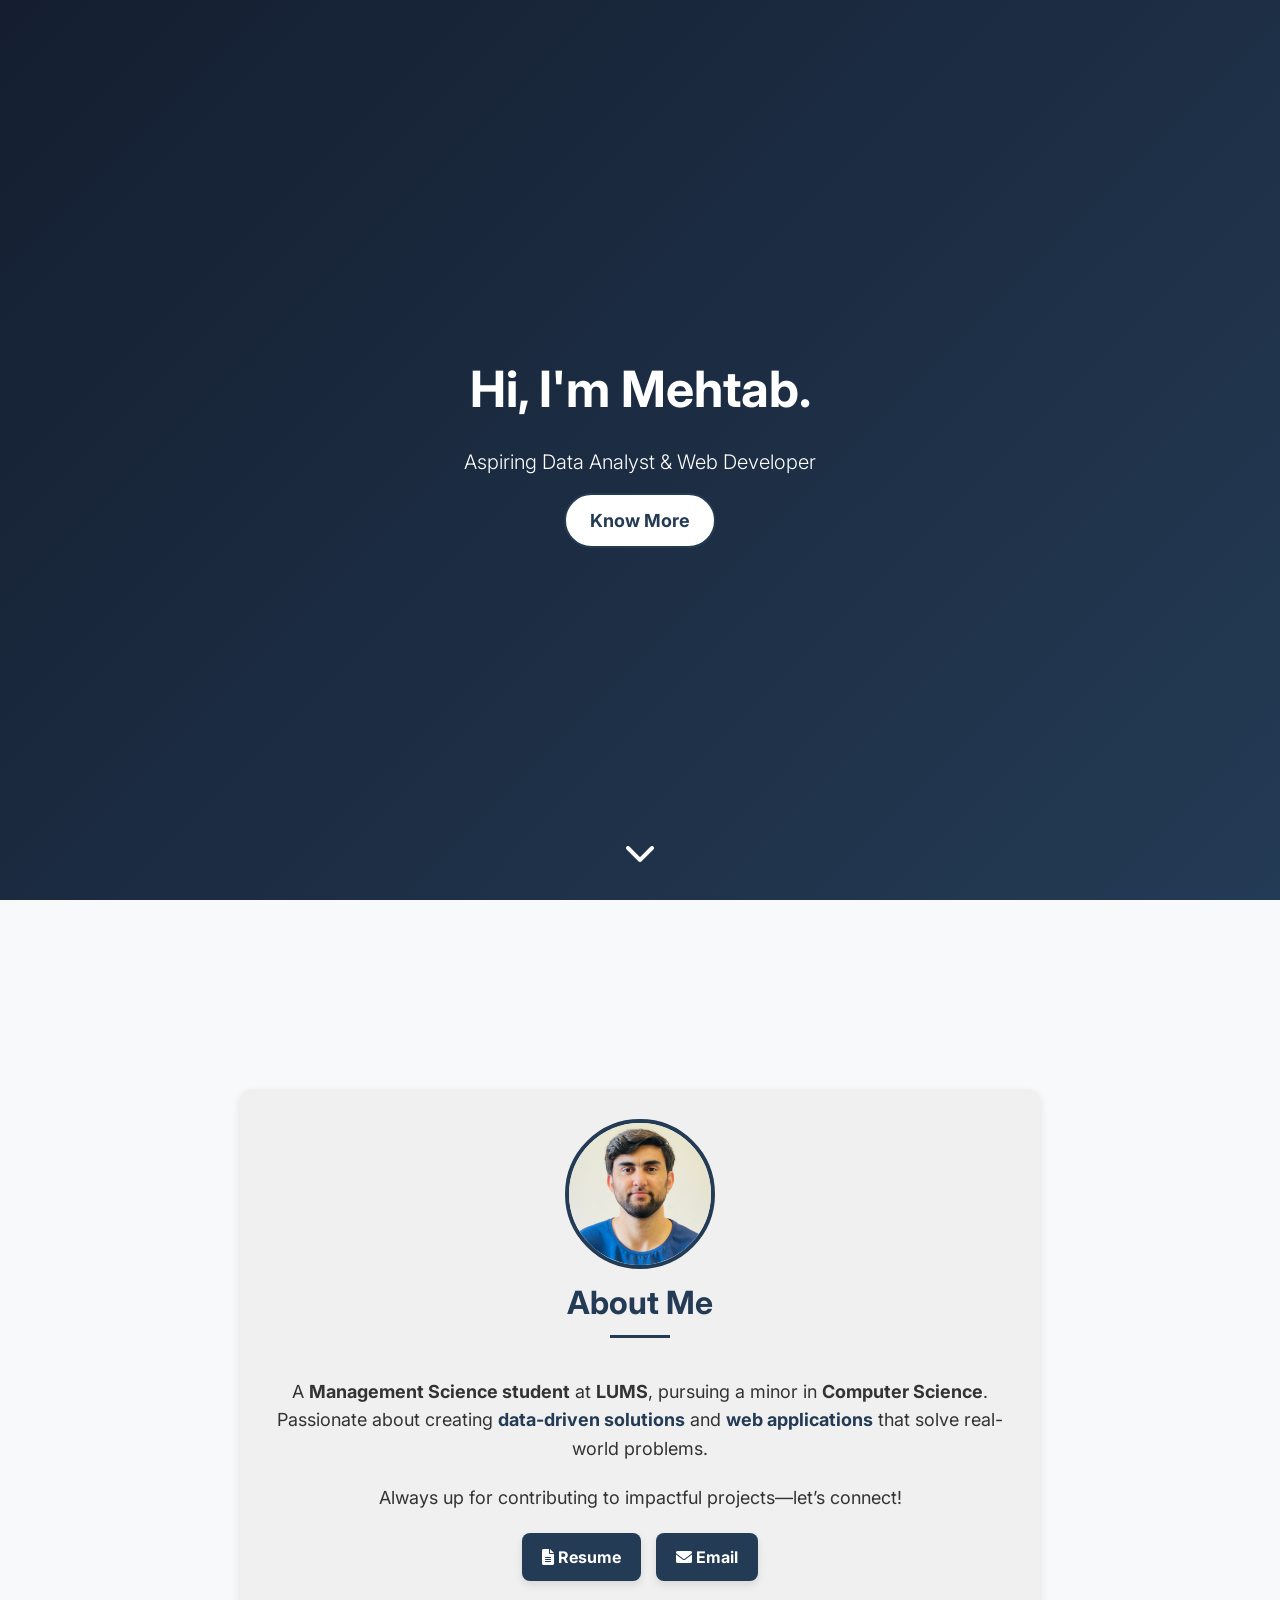
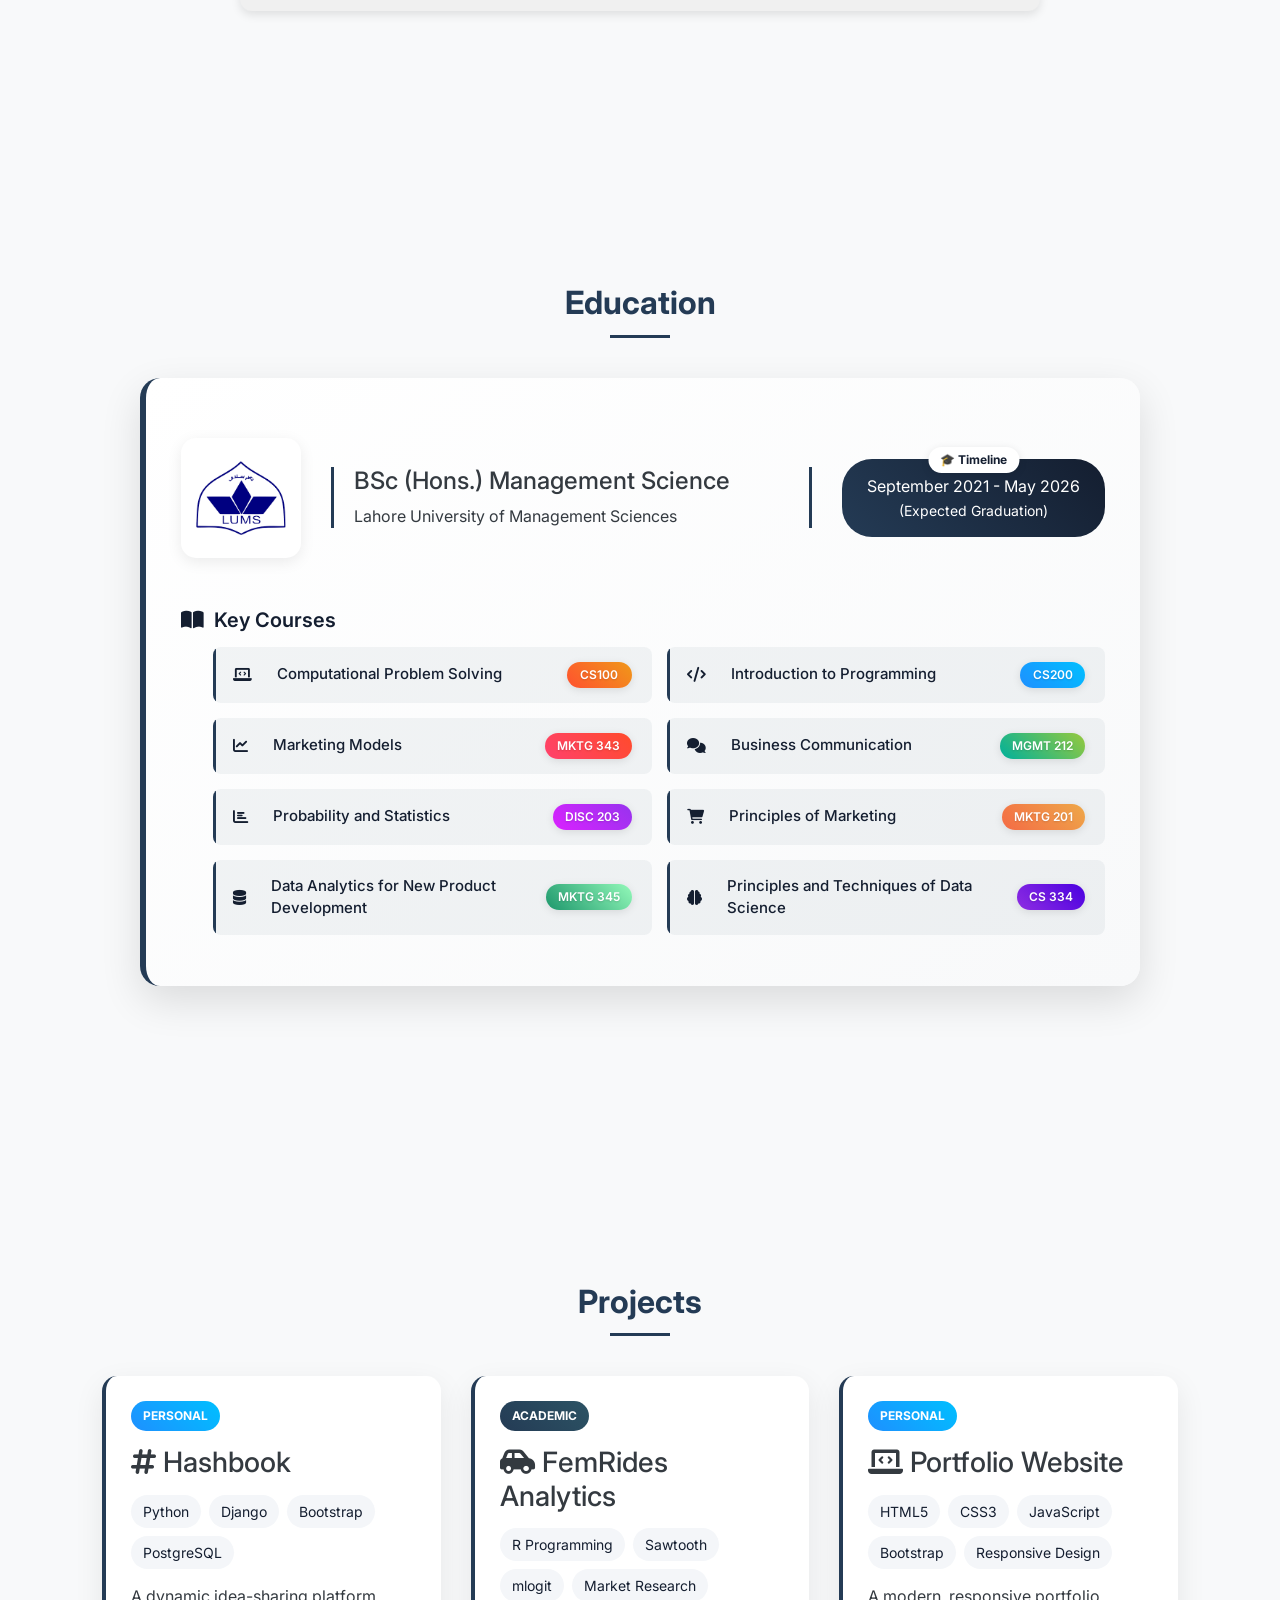
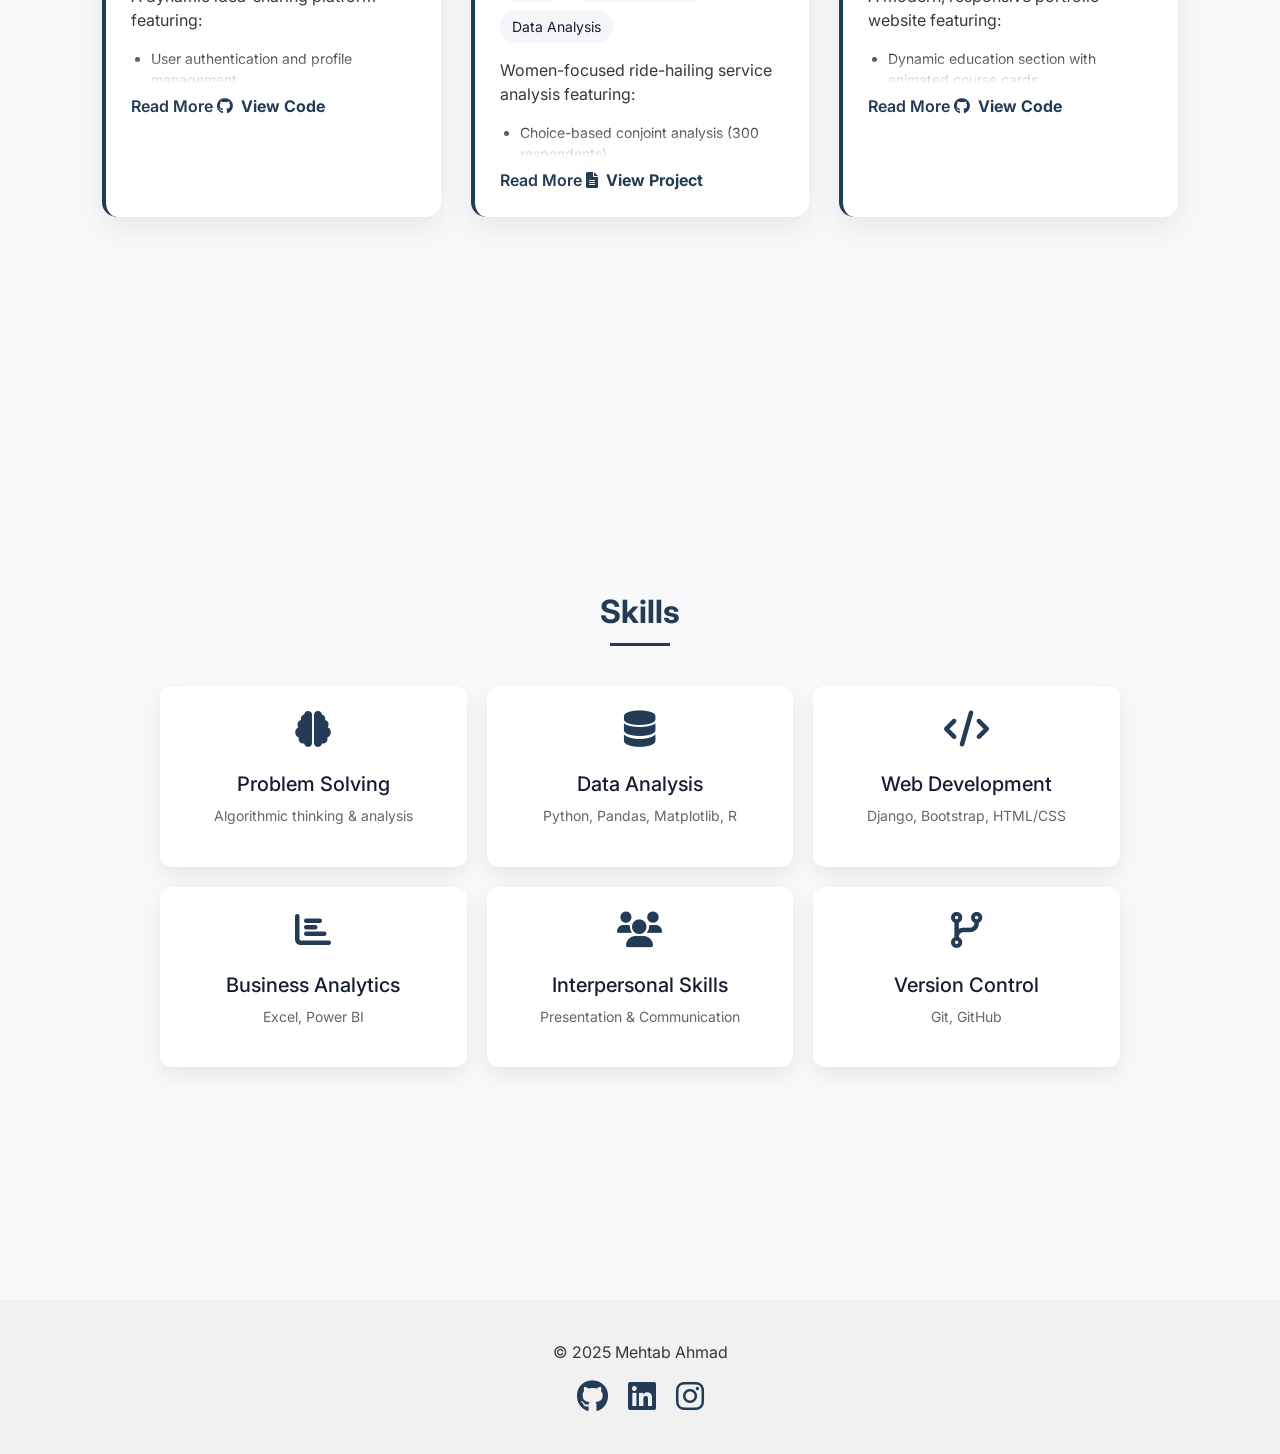
==== index.html @ 0d642ab7 "Add adjusments for better display in Mobile Screens" ====
<!DOCTYPE html>
<html lang="en-US">
<head>
    <meta charset="utf-8">
    <meta name="viewport" content="width=device-width, initial-scale=1.0">
    <title>Mehtab | Data Analyst & Web Developer</title>
    <meta name="description" content="Mehtab Ahmad - Management Science student, Aspiring Data Analyst and Python web developer portfolio. Explore projects and skills in data analysis and web development.">
    
    <!-- Bootstrap & Google Fonts -->
    <link href="https://cdn.jsdelivr.net/npm/bootstrap@5.3.0/dist/css/bootstrap.min.css" rel="stylesheet">
    <link href="https://fonts.googleapis.com/css2?family=Inter:wght@300;400;700&display=swap" rel="stylesheet">
    <link rel="stylesheet" href="https://cdnjs.cloudflare.com/ajax/libs/font-awesome/6.0.0/css/all.min.css">
    
    <style>
        :root {
            --primary-dark: #141E30;
            --primary-medium: #243B55;
            --accent: #1E90FF;
        }

        /* Scroll Progress */
        .scroll-progress {
            position: fixed;
            top: 0;
            left: 0;
            height: 3px;
            background: var(--primary-medium);
            z-index: 9999;
            transition: width 0.3s ease-out;
        }

        body {
            font-family: 'Inter', sans-serif;
            background-color: #f8f9fa;
            color: #343a40;
            scroll-behavior: smooth;
        }

        /* Full Page Sections */
        .section-container {
            min-height: 100vh;
            display: flex;
            align-items: center;
            justify-content: center;
            padding: 80px 20px;
            opacity: 0;
            transform: translateY(20px);
            transition: all 0.6s ease-out;
        }

        .section-container.visible {
            opacity: 1;
            transform: translateY(0);
        }

        /* Hero Section */
        .hero-section {
            height: 100vh;
            text-align: center;
            padding: 20px;
            background: linear-gradient(135deg, var(--primary-dark), var(--primary-medium));
            color: white;
            display: flex;
            flex-direction: column;
            justify-content: center;
            align-items: center;
            animation: fadeInUp 0.8s ease-out;
        }

        .hero-title {
            font-size: 50px;
            font-weight: bold;
            margin-bottom: 20px;
        }

        /* Animations */
        @keyframes fadeInUp {
            from { opacity: 0; transform: translateY(20px); }
            to { opacity: 1; transform: translateY(0); }
        }

        .scroll-down {
            position: absolute;
            bottom: 30px;
            left: 50%;
            transform: translateX(-50%);
            animation: bounce 2s infinite;
            cursor: pointer;
        }

        @keyframes bounce {
            0%, 20%, 50%, 80%, 100% { transform: translateY(0) translateX(-50%); }
            40% { transform: translateY(-20px) translateX(-50%); }
            60% { transform: translateY(-10px) translateX(-50%); }
        }

        /* Buttons */
        .btn-custom {
            padding: 12px 24px;
            border-radius: 30px;
            font-size: 18px;
            font-weight: bold;
            background-color: white;
            color: var(--primary-medium);
            border: 2px solid var(--primary-medium);
            transition: all 0.4s cubic-bezier(0.165, 0.84, 0.44, 1);
            position: relative;
            overflow: hidden;
        }

        .btn-custom::after {
            content: '';
            position: absolute;
            top: 50%;
            left: 50%;
            width: 0;
            height: 0;
            background: rgba(255,255,255,0.1);
            border-radius: 50%;
            transform: translate(-50%, -50%);
            transition: width 0.4s ease, height 0.4s ease;
        }

        .btn-custom:hover::after {
            width: 150px;
            height: 150px;
        }

        .btn-custom:hover {
            background-color: var(--primary-dark);
            color: white;
        }

        /* Section Titles */
        .section-title {
            text-align: center;
            font-size: 32px;
            margin-bottom: 40px;
            font-weight: bold;
            color: var(--primary-medium);
            position: relative;
            padding-bottom: 15px;
        }

        .section-title::after {
            content: '';
            position: absolute;
            bottom: 0;
            left: 50%;
            transform: translateX(-50%);
            width: 60px;
            height: 3px;
            background: var(--primary-medium);
            animation: lineExpand 0.8s ease-out forwards;
        }

        @keyframes lineExpand {
            from { width: 0; }
            to { width: 60px; }
        }

        /* About Section */
        .about-card {
            background: #f0f0f0;
            padding: 30px;
            border-radius: 12px;
            text-align: center;
            box-shadow: 0px 4px 10px rgba(0, 0, 0, 0.1);
            max-width: 800px;
            margin: 0 auto;
            transition: transform 0.3s ease;
        }

        .about-card:hover {
            transform: translateY(-5px);
        }

        .about-photo {
            width: 150px;
            height: 150px;
            border-radius: 50%;
            object-fit: cover;
            border: 4px solid var(--primary-medium);
            margin-bottom: 15px;
        }

        .about-text {
            font-size: 18px;
            color: #333;
            line-height: 1.6;
            margin-bottom: 20px;
        }

        .highlight {
            color: var(--primary-medium);
            font-weight: bold;
        }

        .about-buttons {
            margin-top: 20px;
            display: flex;
            justify-content: center;
            gap: 15px;
            flex-wrap: wrap;
        }

        .btn-about {
            padding: 12px 20px;
            font-size: 16px;
            font-weight: bold;
            text-decoration: none;
            border-radius: 8px;
            transition: 0.3s;
            box-shadow: 0px 4px 8px rgba(0, 0, 0, 0.1);
            background: var(--primary-medium);
            color: white;
        }

        .btn-about:hover {
            background: var(--primary-dark);
            transform: translateY(-2px);
        }

        /* Education Section */
        .edu-card {
            background: linear-gradient(145deg, #ffffff, #f8f9fa);
            padding: 35px;
            border-radius: 20px;
            box-shadow: 0 15px 40px rgba(0,0,0,0.12);
            margin: 30px auto;
            max-width: 1000px;
            position: relative;
            overflow: hidden;
            border-left: 6px solid var(--primary-medium);
            transition: transform 0.3s ease;
        }

        .edu-card:hover {
            transform: translateY(-10px);
            box-shadow: 0 25px 50px rgba(0,0,0,0.15);
        }

        .edu-header {
            display: grid;
            grid-template-columns: auto 1fr auto;
            gap: 30px;
            align-items: center;
            padding: 25px 0;
        }

        .lums-logo-container {
            width: 120px;
            height: 120px;
            display: flex;
            align-items: center;
            justify-content: center;
            background: white;
            border-radius: 15px;
            padding: 15px;
            box-shadow: 0 4px 15px rgba(0,0,0,0.08);
        }

        .lums-logo {
            max-width: 100%;
            height: auto;
        }

        .degree-info {
            padding: 0 20px;
            border-left: 3px solid var(--primary-medium);
            border-right: 3px solid var(--primary-medium);
        }

        .edu-timeline {
            background: linear-gradient(45deg, var(--primary-medium), var(--primary-dark));
            color: white;
            padding: 15px 25px;
            border-radius: 30px;
            text-align: center;
            position: relative;
        }

        .edu-timeline::before {
            content: '🎓 Timeline';
            position: absolute;
            top: -12px;
            left: 50%;
            transform: translateX(-50%);
            background: white;
            color: var(--primary-dark);
            padding: 4px 12px;
            border-radius: 20px;
            font-size: 12px;
            font-weight: bold;
            box-shadow: 0 2px 8px rgba(0,0,0,0.1);
        }

        .edu-subtitle {
            font-size: 20px;
            font-weight: 600;
            color: var(--primary-dark);
            margin: 25px 0 15px;
            display: flex;
            align-items: center;
            gap: 10px;
        }

        .edu-courses {
            display: grid;
            grid-template-columns: repeat(auto-fit, minmax(300px, 1fr));
            gap: 15px;
        }

        .edu-courses li {
            background: rgba(36, 59, 85, 0.05);
            padding: 15px 20px;
            border-radius: 8px;
            font-size: 15px;
            font-weight: 500;
            color: var(--primary-dark);
            transition: all 0.3s ease;
            display: flex;
            justify-content: space-between;
            align-items: center;
            gap: 10px;
            position: relative;
            overflow: hidden;
        }

        .edu-courses li:before {
            content: '';
            position: absolute;
            left: 0;
            top: 0;
            height: 100%;
            width: 3px;
            background: var(--primary-medium);
            transition: width 0.3s ease;
        }

        .edu-courses li:hover {
            background: rgba(36, 59, 85, 0.1);
            transform: translateX(8px);
        }

        .edu-courses li:hover:before {
            width: 6px;
        }

        .course-name {
            flex: 1;
            margin: 0 15px;
        }

        .course-code {
            padding: 4px 12px;
            border-radius: 15px;
            font-size: 12px;
            font-weight: 600;
            color: white;
            text-shadow: 0 1px 2px rgba(0,0,0,0.15);
            box-shadow: 0 2px 8px rgba(0,0,0,0.1);
            min-width: 65px;
            text-align: center;
        }

        /* Projects Section */
        .projects-section {
            padding: 60px 0;
        }

        .projects-grid {
            display: grid;
            gap: 30px;
            max-width: 1200px;
            margin: 0 auto;
            padding: 0 20px;
        }

        .project-card {
            background: white;
            border-radius: 15px;
            padding: 25px;
            box-shadow: 0 10px 30px rgba(0,0,0,0.08);
            transition: all 0.3s ease;
            border-left: 4px solid var(--primary-medium);
        }

        .project-card:hover {
            transform: translateY(-10px);
            box-shadow: 0 15px 40px rgba(0,0,0,0.15);
        }

        .project-tag {
            display: inline-block;
            padding: 6px 12px;
            border-radius: 20px;
            font-size: 12px;
            font-weight: bold;
            text-transform: uppercase;
            margin-bottom: 15px;
        }

        .academic-tag {
            background: linear-gradient(45deg, var(--primary-medium), #2c5364);
            color: white;
        }

        .personal-tag {
            background: linear-gradient(45deg, #1E90FF, #00BFFF);
            color: white;
        }

        .project-tech {
            display: flex;
            flex-wrap: wrap;
            gap: 8px;
            margin: 15px 0;
        }

        .tech-item {
            background: #f4f6f9;
            padding: 6px 12px;
            border-radius: 20px;
            font-size: 14px;
            color: var(--primary-dark);
        }

        .project-link {
            color: var(--primary-medium);
            text-decoration: none;
            font-weight: bold;
            display: inline-flex;
            align-items: center;
            gap: 8px;
            transition: 0.3s;
        }

        .project-link:hover {
            color: var(--primary-dark);
        }

        .project-description {
            position: relative;
            max-height: 100px;
            overflow: hidden;
            transition: max-height 0.3s ease;
        }

        .project-description::after {
            content: '';
            position: absolute;
            bottom: 0;
            left: 0;
            right: 0;
            height: 30px;
            background: linear-gradient(to bottom, rgba(255,255,255,0), rgba(255,255,255,1));
        }

        .project-card.expanded .project-description {
            max-height: 500px;
        }

        .project-card.expanded .project-description::after {
            display: none;
        }

        .read-more {
            color: var(--primary-medium);
            cursor: pointer;
            font-weight: 600;
            display: inline-block;
            margin-top: 10px;
        }

        .read-more:hover {
            color: var(--primary-dark);
        }

        .project-features {
            padding-left: 20px;
            margin: 10px 0;
        }

        .project-features li {
            margin-bottom: 6px;
            font-size: 14px;
        }

        /* Skills Section */
        .skills-grid {
            display: grid;
            gap: 20px;
            max-width: 1000px;
            margin: 40px auto;
            padding: 0 20px;
        }

        .skill-card {
            background: white;
            padding: 25px;
            border-radius: 12px;
            box-shadow: 0 8px 20px rgba(0,0,0,0.08);
            transition: all 0.4s cubic-bezier(0.175, 0.885, 0.32, 1.275);
            position: relative;
            overflow: hidden;
            text-align: center;
        }

        .skill-card:hover {
            transform: translateY(-10px);
            box-shadow: 0 15px 35px rgba(0,0,0,0.12);
        }

        .skill-card i {
            font-size: 36px;
            margin-bottom: 15px;
            color: var(--primary-medium);
            transition: color 0.3s ease;
        }

        .skill-card h4 {
            color: var(--primary-dark);
            margin: 10px 0;
            font-size: 20px;
        }

        .skill-card p {
            color: #666;
            font-size: 14px;
            line-height: 1.4;
        }

        /* Footer */
        .footer {
            text-align: center;
            padding: 40px;
            background-color: #f1f1f1;
        }

        .footer a {
            color: var(--primary-medium);
            transition: color 0.3s ease;
            text-decoration: none !important;
        }

        .footer a:hover {
            color: var(--primary-dark);
        }

        /* Responsive Design */
        @media (min-width: 992px) {
            .skills-grid,
            .projects-grid {
                grid-template-columns: repeat(3, 1fr);
            }
        }

        @media (max-width: 991px) and (min-width: 768px) {
            .skills-grid,
            .projects-grid {
                grid-template-columns: repeat(2, 1fr);
            }
        }

        @media (max-width: 767px) {
            .skills-grid,
            .projects-grid {
                grid-template-columns: 1fr;
            }
            
            .hero-title {
                font-size: 40px;
            }
            
            .section-title {
                font-size: 28px;
            }
            
            .edu-header {
                grid-template-columns: 1fr;
                text-align: center;
            }
            
            .lums-logo-container {
                margin: 0 auto;
            }
            
            .degree-info {
                border: none;
                padding: 20px 0;
            }
            
            .edu-timeline {
                margin-top: 20px;
            }
        }
    
        /* Mobile Optimization Additions */
        @media (max-width: 767px) {
            /* Education Section Adjustments */
            .edu-card {
                padding: 20px;
                margin: 15px auto;
            }

            .edu-header {
                gap: 15px;
                padding: 15px 0;
            }

            .lums-logo-container {
                width: 90px;
                height: 90px;
                padding: 10px;
            }

            .edu-timeline {
                padding: 10px 15px;
                font-size: 14px;
            }

            .edu-timeline::before {
                font-size: 10px;
                padding: 2px 8px;
            }

            .edu-courses {
                grid-template-columns: 1fr;
            }

            .edu-courses li {
                padding: 12px 15px;
                font-size: 14px;
                flex-direction: column;
                align-items: flex-start;
            }

            .course-code {
                margin-top: 8px;
                font-size: 11px;
                padding: 3px 8px;
            }

            /* Project Cards Adjustments */
            .project-card {
                padding: 20px;
            }

            .project-features li {
                font-size: 13px;
            }

            .project-tech {
                gap: 6px;
            }

            .tech-item {
                padding: 4px 10px;
                font-size: 13px;
            }

            /* General Section Padding */
            .section-container {
                padding: 60px 15px;
            }

            /* About Section */
            .about-photo {
                width: 120px;
                height: 120px;
            }

            .about-text {
                font-size: 16px;
            }

            /* Skills Section */
            .skill-card {
                padding: 20px;
            }

            .skill-card h4 {
                font-size: 18px;
            }
        }

        /* Additional Mobile Fixes */
        @media (max-width: 575px) {
            .edu-courses li {
                font-size: 13px;
            }

            .project-card h3 {
                font-size: 1.25rem;
            }

            .btn-about {
                width: 100%;
                text-align: center;
            }

            .about-buttons {
                gap: 10px;
                width: 100%;
            }
        }

        /* Prevent Horizontal Overflow */
        .edu-courses,
        .project-features {
            overflow-wrap: break-word;
            word-wrap: break-word;
        }

    </style>
</head>
<body>
    <div class="scroll-progress"></div>

    <!-- Hero Section -->
    <section class="hero-section">
        <p class="hero-title">Hi, I'm Mehtab.</p>
        <p class="lead">Aspiring Data Analyst & Web Developer</p>
        <a class="btn btn-custom" href="#about-me">Know More</a>
        <div class="scroll-down" onclick="smoothScroll('#about-me')">
            <i class="fas fa-chevron-down fa-2x text-white"></i>
        </div>
    </section>

    <!-- About Section -->
    <div class="section-container" id="about-me">
        <div class="container">
            <div class="about-card">
                <img src="profile_image.jpg" alt="Mehtab Ahmad" class="about-photo">
                <h2 class="section-title">About Me</h2>
                <p class="about-text">
                    A <strong>Management Science student</strong> at <strong>LUMS</strong>, pursuing a minor in <strong>Computer Science</strong>. Passionate about creating <span class="highlight">data-driven solutions</span> and <span class="highlight">web applications</span> that solve real-world problems.
                </p>
                <p class="about-text">
                    Always up for contributing to impactful projects—let’s connect!
                </p>
                <div class="about-buttons">
                    <a href="https://drive.google.com/file/d/10ZuUUtB2A49Ghk9YHQiaur56YnPDoUmm/view" 
                       class="btn-about" 
                       target="_blank">
                        <i class="fas fa-file-alt"></i> Resume
                    </a>
                    <a href="mailto:itsmehtabahmad@gmail.com" 
                       class="btn-about">
                        <i class="fas fa-envelope"></i> Email
                    </a>
                </div>
            </div>
        </div>
    </div>

    <!-- Education Section -->
    <div class="section-container" id="education">
        <div class="container">
            <h2 class="section-title">Education</h2>
            <div class="edu-card">
                <div class="edu-header">
                    <div class="lums-logo-container">
                        <img src="lums-logo.png" alt="LUMS Logo" class="lums-logo">
                    </div>
                    <div class="degree-info">
                        <h4>BSc (Hons.) Management Science</h4>
                        <div class="edu-institution">
                            Lahore University of Management Sciences
                        </div>
                    </div>
                    <div class="edu-timeline">
                        September 2021 - May 2026<br>
                        <small>(Expected Graduation)</small>
                    </div>
                </div>

                <h5 class="edu-subtitle">
                    <i class="fas fa-book-open"></i>
                    Key Courses
                </h5>
                
                <ul class="edu-courses">
                    <li>
                        <i class="fas fa-laptop-code"></i>
                        <span class="course-name">Computational Problem Solving</span>
                        <span class="course-code" style="background: linear-gradient(45deg, #FF512F, #F09819);">CS100</span>
                    </li>
                    <li>
                        <i class="fas fa-code"></i>
                        <span class="course-name">Introduction to Programming</span>
                        <span class="course-code" style="background: linear-gradient(45deg, #1E90FF, #00BFFF);">CS200</span>
                    </li>
                    <li>
                        <i class="fas fa-chart-line"></i>
                        <span class="course-name">Marketing Models</span>
                        <span class="course-code" style="background: linear-gradient(45deg, #FF416C, #FF4B2B);">MKTG 343</span>
                    </li>
                    <li>
                        <i class="fas fa-comments"></i>
                        <span class="course-name">Business Communication</span>
                        <span class="course-code" style="background: linear-gradient(45deg, #00b09b, #96c93d);">MGMT 212</span>
                    </li>
                    <li>
                        <i class="fas fa-chart-bar"></i>
                        <span class="course-name">Probability and Statistics</span>
                        <span class="course-code" style="background: linear-gradient(45deg, #da22ff, #9733ee);">DISC 203</span>
                    </li>
                    <li>
                        <i class="fas fa-shopping-cart"></i>
                        <span class="course-name">Principles of Marketing</span>
                        <span class="course-code" style="background: linear-gradient(45deg, #f46b45, #eea849);">MKTG 201</span>
                    </li>
                    <li>
                        <i class="fas fa-database"></i>
                        <span class="course-name">Data Analytics for New Product Development</span>
                        <span class="course-code" style="background: linear-gradient(45deg, #1D976C, #93F9B9);">MKTG 345</span>
                    </li>
                    <li>
                        <i class="fas fa-brain"></i>
                        <span class="course-name">Principles and Techniques of Data Science</span>
                        <span class="course-code" style="background: linear-gradient(45deg, #8E2DE2, #4A00E0);">CS 334</span>
                    </li>
                </ul>
            </div>
        </div>
    </div>

    <!-- Projects Section -->
    <div class="section-container" id="projects">
        <div class="container">
            <h2 class="section-title">Projects</h2>
            <div class="projects-grid">
                <!-- Hashbook Project -->
                <div class="project-card">
                    <span class="project-tag personal-tag">Personal</span>
                    <h3><i class="fas fa-hashtag"></i> Hashbook</h3>
                    <div class="project-tech">
                        <span class="tech-item">Python</span>
                        <span class="tech-item">Django</span>
                        <span class="tech-item">Bootstrap</span>
                        <span class="tech-item">PostgreSQL</span>
                    </div>
                    <div class="project-description">
                        <p>A dynamic idea-sharing platform featuring:</p>
                        <ul class="project-features">
                            <li>User authentication and profile management</li>
                            <li>Full CRUD functionality for posts</li>
                            <li>Interactive social features (likes, comments, hashtags)</li>
                            <li>Responsive and mobile-friendly UI with Bootstrap</li>
                            <li>Optimized database management using PostgreSQL</li>
                        </ul>
                    </div>
                    <span class="read-more" onclick="this.closest('.project-card').classList.toggle('expanded')">
                        Read More
                    </span>
                    <a href="https://github.com/mehtabehmad/Hashbook.git" class="project-link" target="_blank" rel="noopener noreferrer">
                        <i class="fab fa-github"></i> View Code
                    </a>
                </div>

                <!-- FemRides Project -->
                <div class="project-card">
                    <span class="project-tag academic-tag">Academic</span>
                    <h3><i class="fas fa-car-side"></i> FemRides Analytics</h3>
                    <div class="project-tech">
                        <span class="tech-item">R Programming</span>
                        <span class="tech-item">Sawtooth</span>
                        <span class="tech-item">mlogit</span>
                        <span class="tech-item">Market Research</span>
                        <span class="tech-item">Data Analysis</span>
                    </div>
                    <div class="project-description">
                        <p>Women-focused ride-hailing service analysis featuring:</p>
                        <ul class="project-features">
                            <li>Choice-based conjoint analysis (300 respondents)</li>
                            <li>Market share simulation model (16.1% projected)</li>
                            <li>Competitive benchmarking vs Yango/InDriver/Careem</li>
                            <li>Dynamic pricing strategy development</li>
                        </ul>
                    </div>
                    <span class="read-more" onclick="this.closest('.project-card').classList.toggle('expanded')">
                        Read More
                    </span>
                    <a href="https://drive.google.com/file/d/1MaBajfcxYlxzemm_G0NfkrxlOkKXXc4U/view?usp=share_link" class="project-link" target="_blank" rel="noopener noreferrer">
                        <i class="fas fa-file-alt"></i> View Project
                    </a>
                </div>

                <!-- Portfolio Website Project -->
                <div class="project-card">
                    <span class="project-tag personal-tag">Personal</span>
                    <h3><i class="fas fa-laptop-code"></i> Portfolio Website</h3>
                    <div class="project-tech">
                        <span class="tech-item">HTML5</span>
                        <span class="tech-item">CSS3</span>
                        <span class="tech-item">JavaScript</span>
                        <span class="tech-item">Bootstrap</span>
                        <span class="tech-item">Responsive Design</span>
                    </div>
                    <div class="project-description">
                        <p>A modern, responsive portfolio website featuring:</p>
                        <ul class="project-features">
                            <li>Dynamic education section with animated course cards</li>
                            <li>Interactive project showcase with GitHub links</li>
                            <li>Skills matrix with hover effects</li>
                            <li>Mobile-first responsive layout</li>
                            <li>Custom gradient-based theme</li>
                        </ul>
                    </div>
                    <span class="read-more" onclick="this.closest('.project-card').classList.toggle('expanded')">
                        Read More
                    </span>
                    <a href="https://github.com/mehtabehmad/mehtabehmad.github.io.git" class="project-link" target="_blank" rel="noopener noreferrer">
                        <i class="fab fa-github"></i> View Code
                    </a>
                </div>
            </div>
        </div>
    </div>

    <!-- Skills Section -->
    <div class="section-container" id="skills">
        <div class="container">
            <h2 class="section-title">Skills</h2>
            <div class="skills-grid">
                <div class="skill-card">
                    <i class="fas fa-brain"></i>
                    <h4>Problem Solving</h4>
                    <p>Algorithmic thinking & analysis</p>
                </div>
                <div class="skill-card">
                    <i class="fas fa-database"></i>
                    <h4>Data Analysis</h4>
                    <p>Python, Pandas, Matplotlib, R</p>
                </div>
                <div class="skill-card">
                    <i class="fas fa-code"></i>
                    <h4>Web Development</h4>
                    <p>Django, Bootstrap, HTML/CSS</p>
                </div>
                <div class="skill-card">
                    <i class="fas fa-chart-bar"></i>
                    <h4>Business Analytics</h4>
                    <p>Excel, Power BI</p>
                </div>
                <div class="skill-card">
                    <i class="fas fa-users"></i>
                    <h4>Interpersonal Skills</h4>
                    <p>Presentation & Communication</p>
                </div>
                <div class="skill-card">
                    <i class="fas fa-code-branch"></i>
                    <h4>Version Control</h4>
                    <p>Git, GitHub</p>
                </div>
            </div>
        </div>
    </div>

    <!-- Footer -->
    <div class="footer">
        <p>&copy; 2025 Mehtab Ahmad</p>
        <div>
            <a href="https://github.com/mehtabehmad" class="mx-2" rel="noopener noreferrer">
                <i class="fab fa-github fa-2x"></i>
            </a>
            <a href="https://linkedin.com/in/mehtabehmad" class="mx-2" rel="noopener noreferrer">
                <i class="fab fa-linkedin fa-2x"></i>
            </a>
            <a href="https://instagram.com/mehtabehmad" class="mx-2" rel="noopener noreferrer">
                <i class="fab fa-instagram fa-2x"></i>
            </a>
        </div>
    </div>

    <script>
        // Scroll Progress
        window.addEventListener('scroll', () => {
            const winScroll = document.body.scrollTop || document.documentElement.scrollTop;
            const height = document.documentElement.scrollHeight - document.documentElement.clientHeight;
            const scrolled = (winScroll / height) * 100;
            document.querySelector('.scroll-progress').style.width = scrolled + '%';
        });

        // Intersection Observer
        const observer = new IntersectionObserver((entries) => {
            entries.forEach(entry => {
                if(entry.isIntersecting) {
                    entry.target.classList.add('visible');
                }
            });
        }, { threshold: 0.1 });

        document.querySelectorAll('.section-container').forEach((section) => {
            observer.observe(section);
        });

        // Smooth Scroll
        function smoothScroll(target) {
            const element = document.querySelector(target);
            window.scrollTo({
                top: element.offsetTop,
                behavior: 'smooth'
            });
        }

        // Anchor Link Handling
        document.querySelectorAll('a[href^="#"]').forEach(anchor => {
            anchor.addEventListener('click', function (e) {
                e.preventDefault();
                smoothScroll(this.getAttribute('href'));
            });
        });

        // Project Card Expansion
        document.querySelectorAll('.read-more').forEach(btn => {
            btn.addEventListener('click', function() {
                const card = this.closest('.project-card');
                if(card.classList.contains('expanded')) {
                    card.scrollIntoView({ behavior: 'smooth', block: 'start' });
                }
            });
        });
    </script>
</body>
</html>
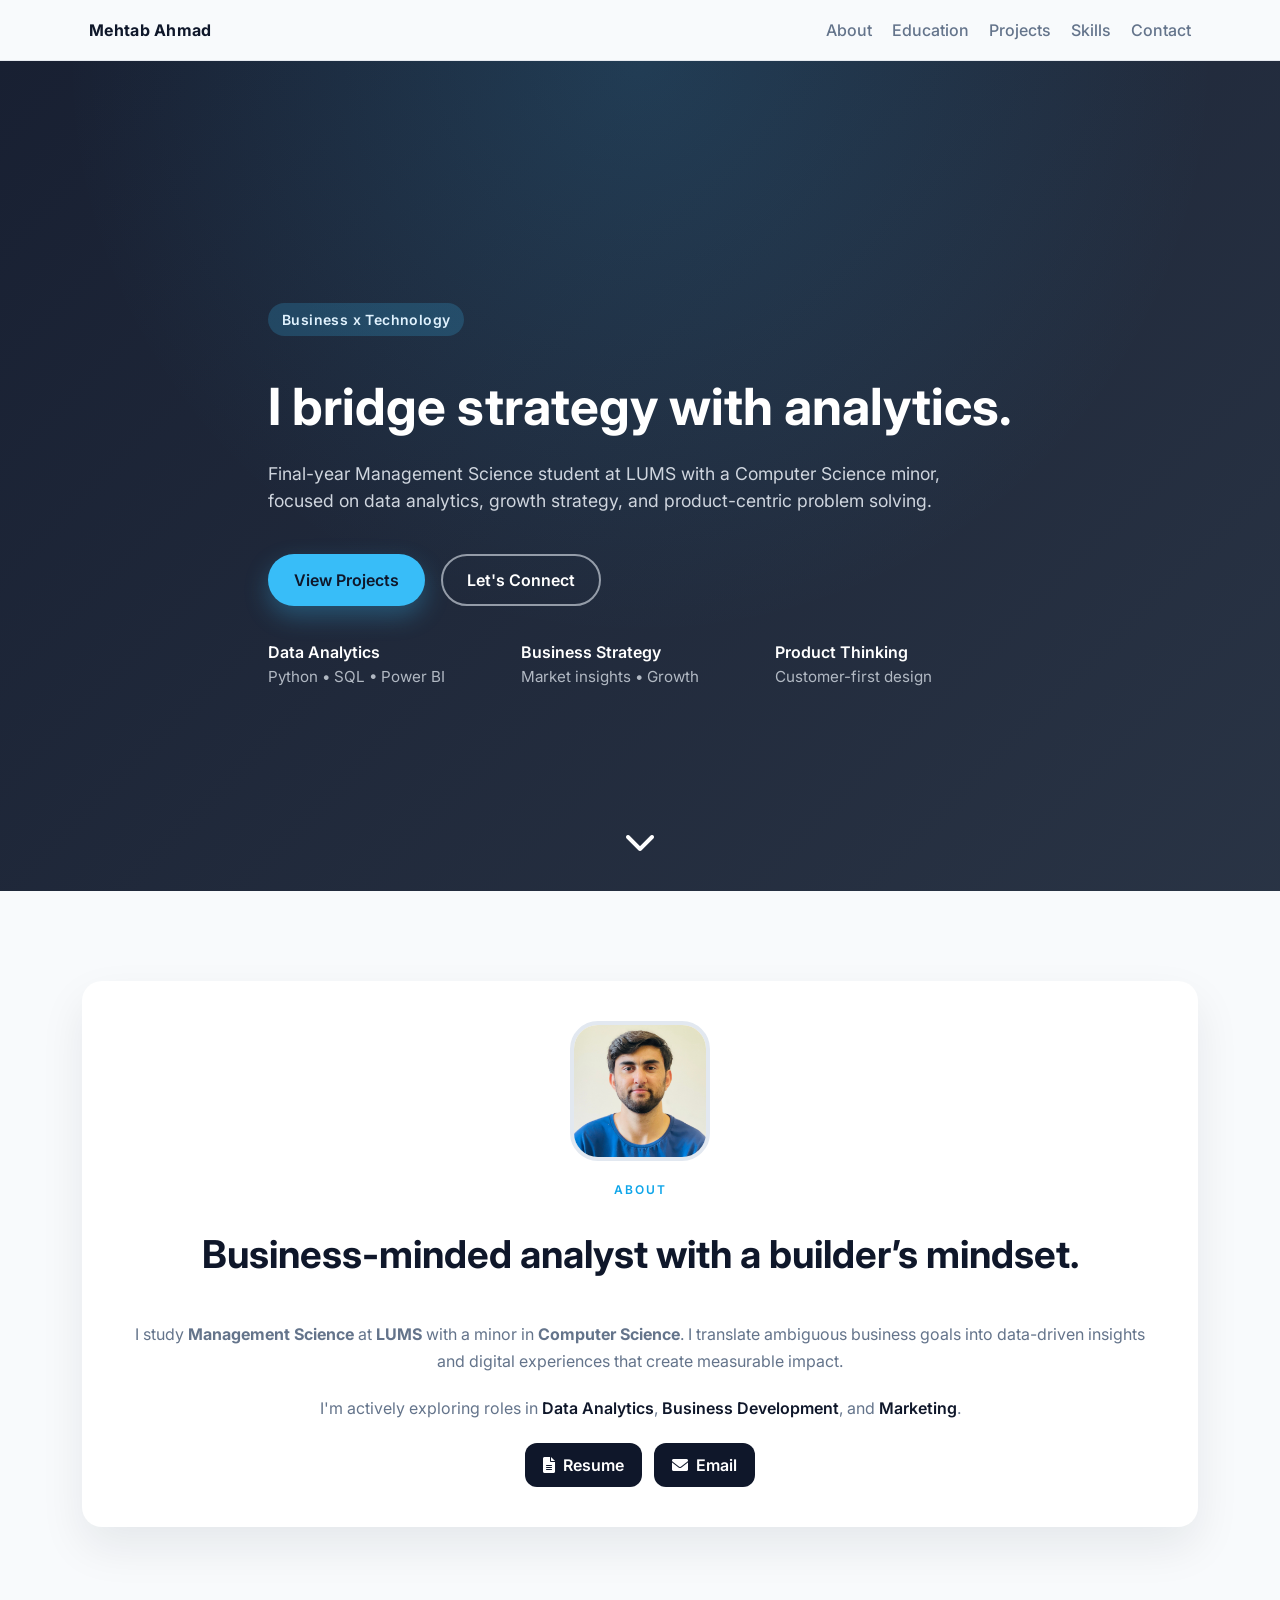
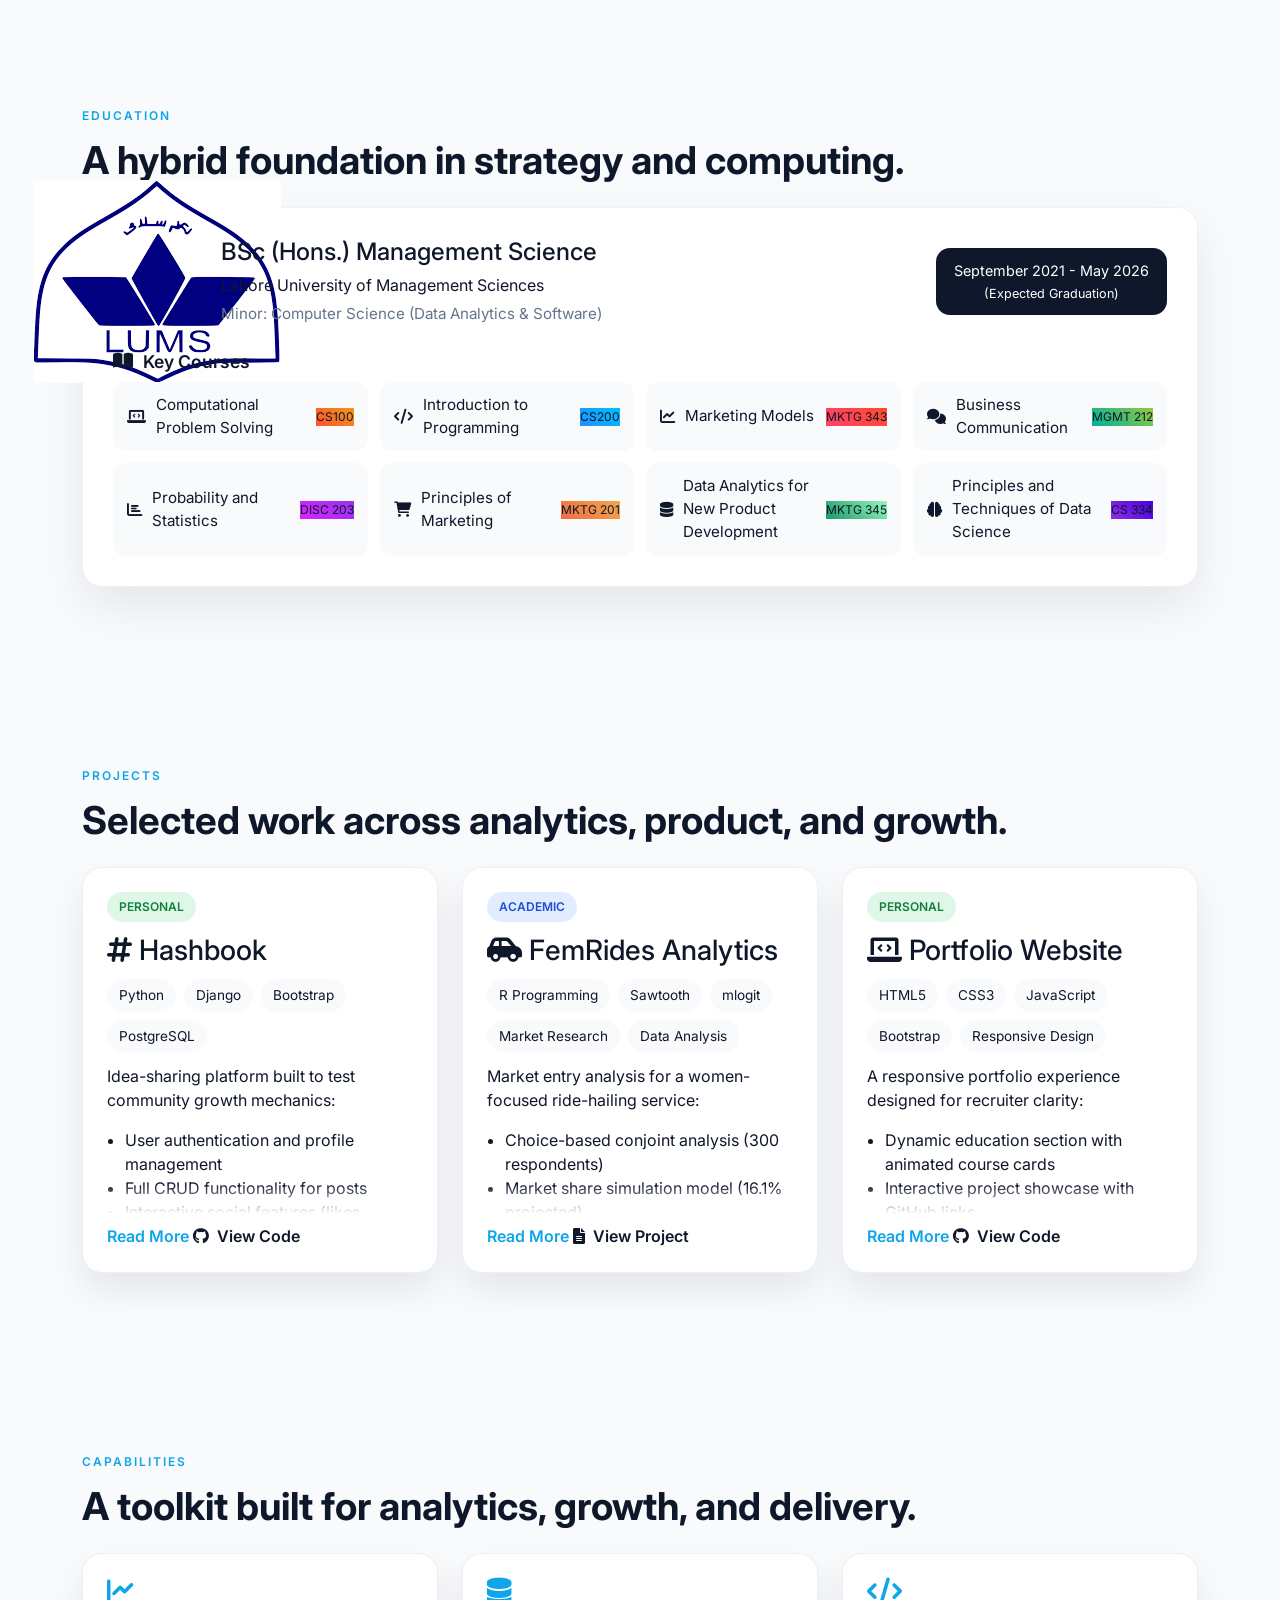
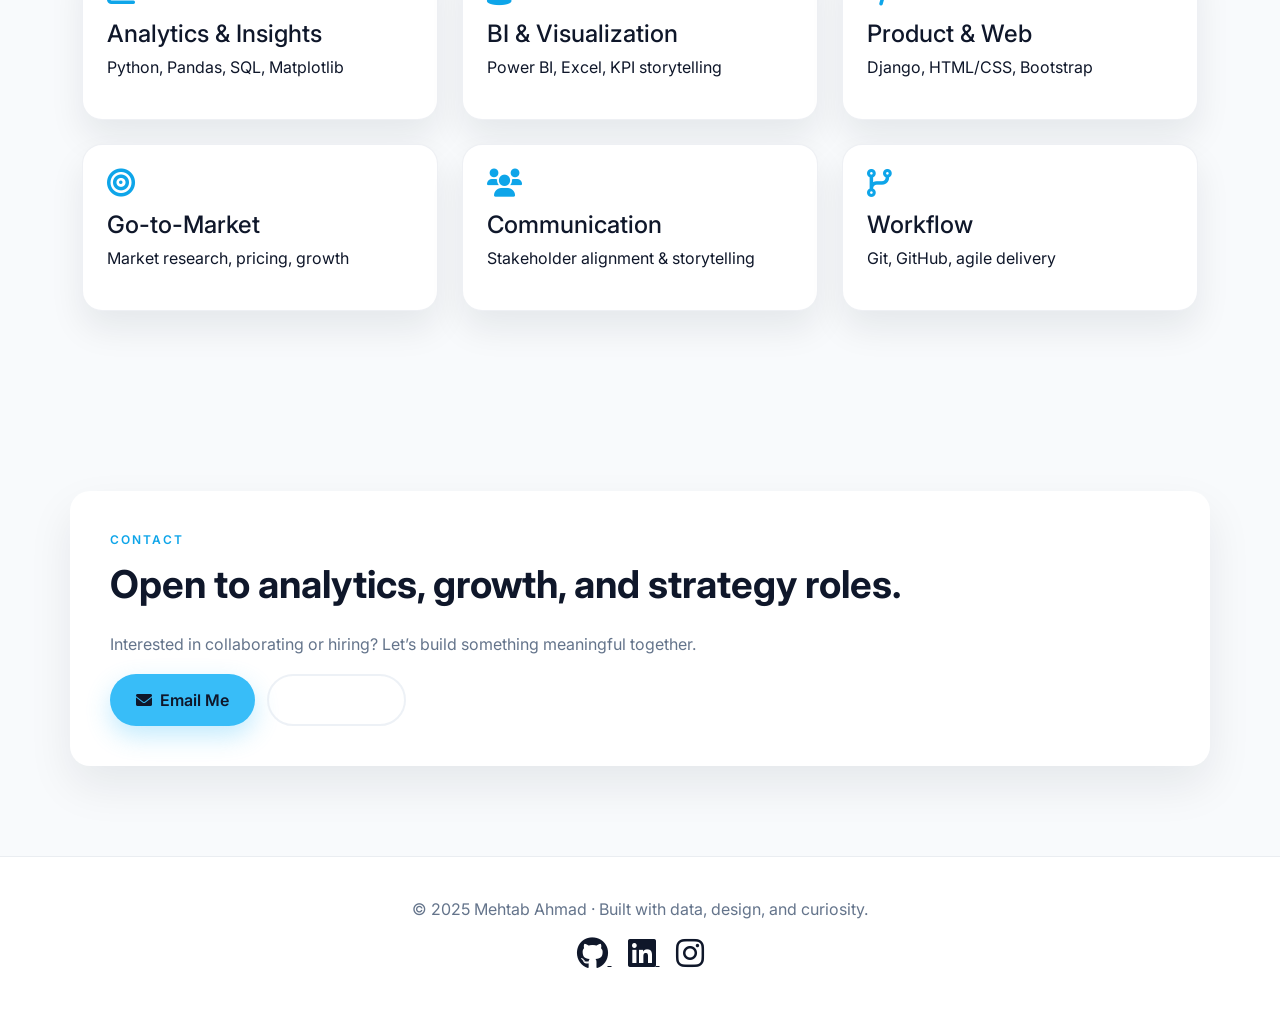
==== commit b1148861: "Redesign portfolio for business-tech positioning" ====
--- a/index.html
+++ b/index.html
@@ -11,718 +11,52 @@
     <link href="https://fonts.googleapis.com/css2?family=Inter:wght@300;400;700&display=swap" rel="stylesheet">
     <link rel="stylesheet" href="https://cdnjs.cloudflare.com/ajax/libs/font-awesome/6.0.0/css/all.min.css">
     
-    <style>
-        :root {
-            --primary-dark: #141E30;
-            --primary-medium: #243B55;
-            --accent: #1E90FF;
-        }
-
-        /* Scroll Progress */
-        .scroll-progress {
-            position: fixed;
-            top: 0;
-            left: 0;
-            height: 3px;
-            background: var(--primary-medium);
-            z-index: 9999;
-            transition: width 0.3s ease-out;
-        }
-
-        body {
-            font-family: 'Inter', sans-serif;
-            background-color: #f8f9fa;
-            color: #343a40;
-            scroll-behavior: smooth;
-        }
-
-        /* Full Page Sections */
-        .section-container {
-            min-height: 100vh;
-            display: flex;
-            align-items: center;
-            justify-content: center;
-            padding: 80px 20px;
-            opacity: 0;
-            transform: translateY(20px);
-            transition: all 0.6s ease-out;
-        }
-
-        .section-container.visible {
-            opacity: 1;
-            transform: translateY(0);
-        }
-
-        /* Hero Section */
-        .hero-section {
-            height: 100vh;
-            text-align: center;
-            padding: 20px;
-            background: linear-gradient(135deg, var(--primary-dark), var(--primary-medium));
-            color: white;
-            display: flex;
-            flex-direction: column;
-            justify-content: center;
-            align-items: center;
-            animation: fadeInUp 0.8s ease-out;
-        }
-
-        .hero-title {
-            font-size: 50px;
-            font-weight: bold;
-            margin-bottom: 20px;
-        }
-
-        /* Animations */
-        @keyframes fadeInUp {
-            from { opacity: 0; transform: translateY(20px); }
-            to { opacity: 1; transform: translateY(0); }
-        }
-
-        .scroll-down {
-            position: absolute;
-            bottom: 30px;
-            left: 50%;
-            transform: translateX(-50%);
-            animation: bounce 2s infinite;
-            cursor: pointer;
-        }
-
-        @keyframes bounce {
-            0%, 20%, 50%, 80%, 100% { transform: translateY(0) translateX(-50%); }
-            40% { transform: translateY(-20px) translateX(-50%); }
-            60% { transform: translateY(-10px) translateX(-50%); }
-        }
-
-        /* Buttons */
-        .btn-custom {
-            padding: 12px 24px;
-            border-radius: 30px;
-            font-size: 18px;
-            font-weight: bold;
-            background-color: white;
-            color: var(--primary-medium);
-            border: 2px solid var(--primary-medium);
-            transition: all 0.4s cubic-bezier(0.165, 0.84, 0.44, 1);
-            position: relative;
-            overflow: hidden;
-        }
-
-        .btn-custom::after {
-            content: '';
-            position: absolute;
-            top: 50%;
-            left: 50%;
-            width: 0;
-            height: 0;
-            background: rgba(255,255,255,0.1);
-            border-radius: 50%;
-            transform: translate(-50%, -50%);
-            transition: width 0.4s ease, height 0.4s ease;
-        }
-
-        .btn-custom:hover::after {
-            width: 150px;
-            height: 150px;
-        }
-
-        .btn-custom:hover {
-            background-color: var(--primary-dark);
-            color: white;
-        }
-
-        /* Section Titles */
-        .section-title {
-            text-align: center;
-            font-size: 32px;
-            margin-bottom: 40px;
-            font-weight: bold;
-            color: var(--primary-medium);
-            position: relative;
-            padding-bottom: 15px;
-        }
-
-        .section-title::after {
-            content: '';
-            position: absolute;
-            bottom: 0;
-            left: 50%;
-            transform: translateX(-50%);
-            width: 60px;
-            height: 3px;
-            background: var(--primary-medium);
-            animation: lineExpand 0.8s ease-out forwards;
-        }
-
-        @keyframes lineExpand {
-            from { width: 0; }
-            to { width: 60px; }
-        }
-
-        /* About Section */
-        .about-card {
-            background: #f0f0f0;
-            padding: 30px;
-            border-radius: 12px;
-            text-align: center;
-            box-shadow: 0px 4px 10px rgba(0, 0, 0, 0.1);
-            max-width: 800px;
-            margin: 0 auto;
-            transition: transform 0.3s ease;
-        }
-
-        .about-card:hover {
-            transform: translateY(-5px);
-        }
-
-        .about-photo {
-            width: 150px;
-            height: 150px;
-            border-radius: 50%;
-            object-fit: cover;
-            border: 4px solid var(--primary-medium);
-            margin-bottom: 15px;
-        }
-
-        .about-text {
-            font-size: 18px;
-            color: #333;
-            line-height: 1.6;
-            margin-bottom: 20px;
-        }
-
-        .highlight {
-            color: var(--primary-medium);
-            font-weight: bold;
-        }
-
-        .about-buttons {
-            margin-top: 20px;
-            display: flex;
-            justify-content: center;
-            gap: 15px;
-            flex-wrap: wrap;
-        }
-
-        .btn-about {
-            padding: 12px 20px;
-            font-size: 16px;
-            font-weight: bold;
-            text-decoration: none;
-            border-radius: 8px;
-            transition: 0.3s;
-            box-shadow: 0px 4px 8px rgba(0, 0, 0, 0.1);
-            background: var(--primary-medium);
-            color: white;
-        }
-
-        .btn-about:hover {
-            background: var(--primary-dark);
-            transform: translateY(-2px);
-        }
-
-        /* Education Section */
-        .edu-card {
-            background: linear-gradient(145deg, #ffffff, #f8f9fa);
-            padding: 35px;
-            border-radius: 20px;
-            box-shadow: 0 15px 40px rgba(0,0,0,0.12);
-            margin: 30px auto;
-            max-width: 1000px;
-            position: relative;
-            overflow: hidden;
-            border-left: 6px solid var(--primary-medium);
-            transition: transform 0.3s ease;
-        }
-
-        .edu-card:hover {
-            transform: translateY(-10px);
-            box-shadow: 0 25px 50px rgba(0,0,0,0.15);
-        }
-
-        .edu-header {
-            display: grid;
-            grid-template-columns: auto 1fr auto;
-            gap: 30px;
-            align-items: center;
-            padding: 25px 0;
-        }
-
-        .lums-logo-container {
-            width: 120px;
-            height: 120px;
-            display: flex;
-            align-items: center;
-            justify-content: center;
-            background: white;
-            border-radius: 15px;
-            padding: 15px;
-            box-shadow: 0 4px 15px rgba(0,0,0,0.08);
-        }
-
-        .lums-logo {
-            max-width: 100%;
-            height: auto;
-        }
-
-        .degree-info {
-            padding: 0 20px;
-            border-left: 3px solid var(--primary-medium);
-            border-right: 3px solid var(--primary-medium);
-        }
-
-        .edu-timeline {
-            background: linear-gradient(45deg, var(--primary-medium), var(--primary-dark));
-            color: white;
-            padding: 15px 25px;
-            border-radius: 30px;
-            text-align: center;
-            position: relative;
-        }
-
-        .edu-timeline::before {
-            content: '🎓 Timeline';
-            position: absolute;
-            top: -12px;
-            left: 50%;
-            transform: translateX(-50%);
-            background: white;
-            color: var(--primary-dark);
-            padding: 4px 12px;
-            border-radius: 20px;
-            font-size: 12px;
-            font-weight: bold;
-            box-shadow: 0 2px 8px rgba(0,0,0,0.1);
-        }
-
-        .edu-subtitle {
-            font-size: 20px;
-            font-weight: 600;
-            color: var(--primary-dark);
-            margin: 25px 0 15px;
-            display: flex;
-            align-items: center;
-            gap: 10px;
-        }
-
-        .edu-courses {
-            display: grid;
-            grid-template-columns: repeat(auto-fit, minmax(300px, 1fr));
-            gap: 15px;
-        }
-
-        .edu-courses li {
-            background: rgba(36, 59, 85, 0.05);
-            padding: 15px 20px;
-            border-radius: 8px;
-            font-size: 15px;
-            font-weight: 500;
-            color: var(--primary-dark);
-            transition: all 0.3s ease;
-            display: flex;
-            justify-content: space-between;
-            align-items: center;
-            gap: 10px;
-            position: relative;
-            overflow: hidden;
-        }
-
-        .edu-courses li:before {
-            content: '';
-            position: absolute;
-            left: 0;
-            top: 0;
-            height: 100%;
-            width: 3px;
-            background: var(--primary-medium);
-            transition: width 0.3s ease;
-        }
-
-        .edu-courses li:hover {
-            background: rgba(36, 59, 85, 0.1);
-            transform: translateX(8px);
-        }
-
-        .edu-courses li:hover:before {
-            width: 6px;
-        }
-
-        .course-name {
-            flex: 1;
-            margin: 0 15px;
-        }
-
-        .course-code {
-            padding: 4px 12px;
-            border-radius: 15px;
-            font-size: 12px;
-            font-weight: 600;
-            color: white;
-            text-shadow: 0 1px 2px rgba(0,0,0,0.15);
-            box-shadow: 0 2px 8px rgba(0,0,0,0.1);
-            min-width: 65px;
-            text-align: center;
-        }
-
-        /* Projects Section */
-        .projects-section {
-            padding: 60px 0;
-        }
-
-        .projects-grid {
-            display: grid;
-            gap: 30px;
-            max-width: 1200px;
-            margin: 0 auto;
-            padding: 0 20px;
-        }
-
-        .project-card {
-            background: white;
-            border-radius: 15px;
-            padding: 25px;
-            box-shadow: 0 10px 30px rgba(0,0,0,0.08);
-            transition: all 0.3s ease;
-            border-left: 4px solid var(--primary-medium);
-        }
-
-        .project-card:hover {
-            transform: translateY(-10px);
-            box-shadow: 0 15px 40px rgba(0,0,0,0.15);
-        }
-
-        .project-tag {
-            display: inline-block;
-            padding: 6px 12px;
-            border-radius: 20px;
-            font-size: 12px;
-            font-weight: bold;
-            text-transform: uppercase;
-            margin-bottom: 15px;
-        }
-
-        .academic-tag {
-            background: linear-gradient(45deg, var(--primary-medium), #2c5364);
-            color: white;
-        }
-
-        .personal-tag {
-            background: linear-gradient(45deg, #1E90FF, #00BFFF);
-            color: white;
-        }
-
-        .project-tech {
-            display: flex;
-            flex-wrap: wrap;
-            gap: 8px;
-            margin: 15px 0;
-        }
-
-        .tech-item {
-            background: #f4f6f9;
-            padding: 6px 12px;
-            border-radius: 20px;
-            font-size: 14px;
-            color: var(--primary-dark);
-        }
-
-        .project-link {
-            color: var(--primary-medium);
-            text-decoration: none;
-            font-weight: bold;
-            display: inline-flex;
-            align-items: center;
-            gap: 8px;
-            transition: 0.3s;
-        }
-
-        .project-link:hover {
-            color: var(--primary-dark);
-        }
-
-        .project-description {
-            position: relative;
-            max-height: 100px;
-            overflow: hidden;
-            transition: max-height 0.3s ease;
-        }
-
-        .project-description::after {
-            content: '';
-            position: absolute;
-            bottom: 0;
-            left: 0;
-            right: 0;
-            height: 30px;
-            background: linear-gradient(to bottom, rgba(255,255,255,0), rgba(255,255,255,1));
-        }
-
-        .project-card.expanded .project-description {
-            max-height: 500px;
-        }
-
-        .project-card.expanded .project-description::after {
-            display: none;
-        }
-
-        .read-more {
-            color: var(--primary-medium);
-            cursor: pointer;
-            font-weight: 600;
-            display: inline-block;
-            margin-top: 10px;
-        }
-
-        .read-more:hover {
-            color: var(--primary-dark);
-        }
-
-        .project-features {
-            padding-left: 20px;
-            margin: 10px 0;
-        }
-
-        .project-features li {
-            margin-bottom: 6px;
-            font-size: 14px;
-        }
-
-        /* Skills Section */
-        .skills-grid {
-            display: grid;
-            gap: 20px;
-            max-width: 1000px;
-            margin: 40px auto;
-            padding: 0 20px;
-        }
-
-        .skill-card {
-            background: white;
-            padding: 25px;
-            border-radius: 12px;
-            box-shadow: 0 8px 20px rgba(0,0,0,0.08);
-            transition: all 0.4s cubic-bezier(0.175, 0.885, 0.32, 1.275);
-            position: relative;
-            overflow: hidden;
-            text-align: center;
-        }
-
-        .skill-card:hover {
-            transform: translateY(-10px);
-            box-shadow: 0 15px 35px rgba(0,0,0,0.12);
-        }
-
-        .skill-card i {
-            font-size: 36px;
-            margin-bottom: 15px;
-            color: var(--primary-medium);
-            transition: color 0.3s ease;
-        }
-
-        .skill-card h4 {
-            color: var(--primary-dark);
-            margin: 10px 0;
-            font-size: 20px;
-        }
-
-        .skill-card p {
-            color: #666;
-            font-size: 14px;
-            line-height: 1.4;
-        }
-
-        /* Footer */
-        .footer {
-            text-align: center;
-            padding: 40px;
-            background-color: #f1f1f1;
-        }
-
-        .footer a {
-            color: var(--primary-medium);
-            transition: color 0.3s ease;
-            text-decoration: none !important;
-        }
-
-        .footer a:hover {
-            color: var(--primary-dark);
-        }
-
-        /* Responsive Design */
-        @media (min-width: 992px) {
-            .skills-grid,
-            .projects-grid {
-                grid-template-columns: repeat(3, 1fr);
-            }
-        }
-
-        @media (max-width: 991px) and (min-width: 768px) {
-            .skills-grid,
-            .projects-grid {
-                grid-template-columns: repeat(2, 1fr);
-            }
-        }
-
-        @media (max-width: 767px) {
-            .skills-grid,
-            .projects-grid {
-                grid-template-columns: 1fr;
-            }
-            
-            .hero-title {
-                font-size: 40px;
-            }
-            
-            .section-title {
-                font-size: 28px;
-            }
-            
-            .edu-header {
-                grid-template-columns: 1fr;
-                text-align: center;
-            }
-            
-            .lums-logo-container {
-                margin: 0 auto;
-            }
-            
-            .degree-info {
-                border: none;
-                padding: 20px 0;
-            }
-            
-            .edu-timeline {
-                margin-top: 20px;
-            }
-        }
-    
-        /* Mobile Optimization Additions */
-        @media (max-width: 767px) {
-            /* Education Section Adjustments */
-            .edu-card {
-                padding: 20px;
-                margin: 15px auto;
-            }
-
-            .edu-header {
-                gap: 15px;
-                padding: 15px 0;
-            }
-
-            .lums-logo-container {
-                width: 90px;
-                height: 90px;
-                padding: 10px;
-            }
-
-            .edu-timeline {
-                padding: 10px 15px;
-                font-size: 14px;
-            }
-
-            .edu-timeline::before {
-                font-size: 10px;
-                padding: 2px 8px;
-            }
-
-            .edu-courses {
-                grid-template-columns: 1fr;
-            }
-
-            .edu-courses li {
-                padding: 12px 15px;
-                font-size: 14px;
-                flex-direction: column;
-                align-items: flex-start;
-            }
-
-            .course-code {
-                margin-top: 8px;
-                font-size: 11px;
-                padding: 3px 8px;
-            }
-
-            /* Project Cards Adjustments */
-            .project-card {
-                padding: 20px;
-            }
-
-            .project-features li {
-                font-size: 13px;
-            }
-
-            .project-tech {
-                gap: 6px;
-            }
-
-            .tech-item {
-                padding: 4px 10px;
-                font-size: 13px;
-            }
-
-            /* General Section Padding */
-            .section-container {
-                padding: 60px 15px;
-            }
-
-            /* About Section */
-            .about-photo {
-                width: 120px;
-                height: 120px;
-            }
-
-            .about-text {
-                font-size: 16px;
-            }
-
-            /* Skills Section */
-            .skill-card {
-                padding: 20px;
-            }
-
-            .skill-card h4 {
-                font-size: 18px;
-            }
-        }
-
-        /* Additional Mobile Fixes */
-        @media (max-width: 575px) {
-            .edu-courses li {
-                font-size: 13px;
-            }
-
-            .project-card h3 {
-                font-size: 1.25rem;
-            }
-
-            .btn-about {
-                width: 100%;
-                text-align: center;
-            }
-
-            .about-buttons {
-                gap: 10px;
-                width: 100%;
-            }
-        }
-
-        /* Prevent Horizontal Overflow */
-        .edu-courses,
-        .project-features {
-            overflow-wrap: break-word;
-            word-wrap: break-word;
-        }
-
-    </style>
+    <link rel="stylesheet" href="styles.css">
 </head>
 <body>
     <div class="scroll-progress"></div>
 
+    <header class="site-header">
+        <nav class="site-nav">
+            <a class="brand" href="#top">Mehtab Ahmad</a>
+            <div class="nav-links">
+                <a href="#about-me">About</a>
+                <a href="#education">Education</a>
+                <a href="#projects">Projects</a>
+                <a href="#skills">Skills</a>
+                <a href="#contact">Contact</a>
+            </div>
+        </nav>
+    </header>
+
     <!-- Hero Section -->
-    <section class="hero-section">
-        <p class="hero-title">Hi, I'm Mehtab.</p>
-        <p class="lead">Aspiring Data Analyst & Web Developer</p>
-        <a class="btn btn-custom" href="#about-me">Know More</a>
+    <section class="hero-section" id="top">
+        <div class="hero-content">
+            <p class="pill">Business x Technology</p>
+            <h1 class="hero-title">I bridge strategy with analytics.</h1>
+            <p class="hero-subtitle">
+                Final-year Management Science student at LUMS with a Computer Science minor,
+                focused on data analytics, growth strategy, and product-centric problem solving.
+            </p>
+            <div class="cta-group">
+                <a class="btn btn-custom" href="#projects">View Projects</a>
+                <a class="btn btn-outline" href="#contact">Let's Connect</a>
+            </div>
+            <div class="hero-highlights">
+                <div>
+                    <span class="metric">Data Analytics</span>
+                    <span class="metric-detail">Python • SQL • Power BI</span>
+                </div>
+                <div>
+                    <span class="metric">Business Strategy</span>
+                    <span class="metric-detail">Market insights • Growth</span>
+                </div>
+                <div>
+                    <span class="metric">Product Thinking</span>
+                    <span class="metric-detail">Customer-first design</span>
+                </div>
+            </div>
+        </div>
         <div class="scroll-down" onclick="smoothScroll('#about-me')">
             <i class="fas fa-chevron-down fa-2x text-white"></i>
         </div>
@@ -733,12 +67,16 @@
         <div class="container">
             <div class="about-card">
                 <img src="profile_image.jpg" alt="Mehtab Ahmad" class="about-photo">
-                <h2 class="section-title">About Me</h2>
+                <p class="section-kicker">About</p>
+                <h2 class="section-title">Business-minded analyst with a builder’s mindset.</h2>
                 <p class="about-text">
-                    A <strong>Management Science student</strong> at <strong>LUMS</strong>, pursuing a minor in <strong>Computer Science</strong>. Passionate about creating <span class="highlight">data-driven solutions</span> and <span class="highlight">web applications</span> that solve real-world problems.
+                    I study <strong>Management Science</strong> at <strong>LUMS</strong> with a minor in
+                    <strong>Computer Science</strong>. I translate ambiguous business goals into
+                    data-driven insights and digital experiences that create measurable impact.
                 </p>
                 <p class="about-text">
-                    Always up for contributing to impactful projects—let’s connect!
+                    I'm actively exploring roles in <span class="highlight">Data Analytics</span>,
+                    <span class="highlight">Business Development</span>, and <span class="highlight">Marketing</span>.
                 </p>
                 <div class="about-buttons">
                     <a href="https://drive.google.com/file/d/10ZuUUtB2A49Ghk9YHQiaur56YnPDoUmm/view" 
@@ -758,7 +96,8 @@
     <!-- Education Section -->
     <div class="section-container" id="education">
         <div class="container">
-            <h2 class="section-title">Education</h2>
+            <p class="section-kicker">Education</p>
+            <h2 class="section-title">A hybrid foundation in strategy and computing.</h2>
             <div class="edu-card">
                 <div class="edu-header">
                     <div class="lums-logo-container">
@@ -769,6 +108,7 @@
                         <div class="edu-institution">
                             Lahore University of Management Sciences
                         </div>
+                        <p class="edu-focus">Minor: Computer Science (Data Analytics & Software)</p>
                     </div>
                     <div class="edu-timeline">
                         September 2021 - May 2026<br>
@@ -830,7 +170,8 @@
     <!-- Projects Section -->
     <div class="section-container" id="projects">
         <div class="container">
-            <h2 class="section-title">Projects</h2>
+            <p class="section-kicker">Projects</p>
+            <h2 class="section-title">Selected work across analytics, product, and growth.</h2>
             <div class="projects-grid">
                 <!-- Hashbook Project -->
                 <div class="project-card">
@@ -843,7 +184,7 @@
                         <span class="tech-item">PostgreSQL</span>
                     </div>
                     <div class="project-description">
-                        <p>A dynamic idea-sharing platform featuring:</p>
+                        <p>Idea-sharing platform built to test community growth mechanics:</p>
                         <ul class="project-features">
                             <li>User authentication and profile management</li>
                             <li>Full CRUD functionality for posts</li>
@@ -872,7 +213,7 @@
                         <span class="tech-item">Data Analysis</span>
                     </div>
                     <div class="project-description">
-                        <p>Women-focused ride-hailing service analysis featuring:</p>
+                        <p>Market entry analysis for a women-focused ride-hailing service:</p>
                         <ul class="project-features">
                             <li>Choice-based conjoint analysis (300 respondents)</li>
                             <li>Market share simulation model (16.1% projected)</li>
@@ -900,7 +241,7 @@
                         <span class="tech-item">Responsive Design</span>
                     </div>
                     <div class="project-description">
-                        <p>A modern, responsive portfolio website featuring:</p>
+                        <p>A responsive portfolio experience designed for recruiter clarity:</p>
                         <ul class="project-features">
                             <li>Dynamic education section with animated course cards</li>
                             <li>Interactive project showcase with GitHub links</li>
@@ -923,45 +264,67 @@
     <!-- Skills Section -->
     <div class="section-container" id="skills">
         <div class="container">
-            <h2 class="section-title">Skills</h2>
+            <p class="section-kicker">Capabilities</p>
+            <h2 class="section-title">A toolkit built for analytics, growth, and delivery.</h2>
             <div class="skills-grid">
                 <div class="skill-card">
-                    <i class="fas fa-brain"></i>
-                    <h4>Problem Solving</h4>
-                    <p>Algorithmic thinking & analysis</p>
+                    <i class="fas fa-chart-line"></i>
+                    <h4>Analytics & Insights</h4>
+                    <p>Python, Pandas, SQL, Matplotlib</p>
                 </div>
                 <div class="skill-card">
                     <i class="fas fa-database"></i>
-                    <h4>Data Analysis</h4>
-                    <p>Python, Pandas, Matplotlib, R</p>
+                    <h4>BI & Visualization</h4>
+                    <p>Power BI, Excel, KPI storytelling</p>
                 </div>
                 <div class="skill-card">
                     <i class="fas fa-code"></i>
-                    <h4>Web Development</h4>
-                    <p>Django, Bootstrap, HTML/CSS</p>
-                </div>
-                <div class="skill-card">
-                    <i class="fas fa-chart-bar"></i>
-                    <h4>Business Analytics</h4>
-                    <p>Excel, Power BI</p>
+                    <h4>Product & Web</h4>
+                    <p>Django, HTML/CSS, Bootstrap</p>
+                </div>
+                <div class="skill-card">
+                    <i class="fas fa-bullseye"></i>
+                    <h4>Go-to-Market</h4>
+                    <p>Market research, pricing, growth</p>
                 </div>
                 <div class="skill-card">
                     <i class="fas fa-users"></i>
-                    <h4>Interpersonal Skills</h4>
-                    <p>Presentation & Communication</p>
+                    <h4>Communication</h4>
+                    <p>Stakeholder alignment & storytelling</p>
                 </div>
                 <div class="skill-card">
                     <i class="fas fa-code-branch"></i>
-                    <h4>Version Control</h4>
-                    <p>Git, GitHub</p>
-                </div>
+                    <h4>Workflow</h4>
+                    <p>Git, GitHub, agile delivery</p>
+                </div>
+            </div>
+        </div>
+    </div>
+
+    <!-- Contact Section -->
+    <div class="section-container" id="contact">
+        <div class="container contact-card">
+            <div>
+                <p class="section-kicker">Contact</p>
+                <h2 class="section-title">Open to analytics, growth, and strategy roles.</h2>
+                <p class="about-text">
+                    Interested in collaborating or hiring? Let’s build something meaningful together.
+                </p>
+            </div>
+            <div class="contact-actions">
+                <a class="btn btn-custom" href="mailto:itsmehtabahmad@gmail.com">
+                    <i class="fas fa-envelope"></i> Email Me
+                </a>
+                <a class="btn btn-outline" href="https://linkedin.com/in/mehtabehmad" target="_blank" rel="noopener noreferrer">
+                    <i class="fab fa-linkedin"></i> LinkedIn
+                </a>
             </div>
         </div>
     </div>
 
     <!-- Footer -->
     <div class="footer">
-        <p>&copy; 2025 Mehtab Ahmad</p>
+        <p>&copy; 2025 Mehtab Ahmad · Built with data, design, and curiosity.</p>
         <div>
             <a href="https://github.com/mehtabehmad" class="mx-2" rel="noopener noreferrer">
                 <i class="fab fa-github fa-2x"></i>
@@ -975,54 +338,6 @@
         </div>
     </div>
 
-    <script>
-        // Scroll Progress
-        window.addEventListener('scroll', () => {
-            const winScroll = document.body.scrollTop || document.documentElement.scrollTop;
-            const height = document.documentElement.scrollHeight - document.documentElement.clientHeight;
-            const scrolled = (winScroll / height) * 100;
-            document.querySelector('.scroll-progress').style.width = scrolled + '%';
-        });
-
-        // Intersection Observer
-        const observer = new IntersectionObserver((entries) => {
-            entries.forEach(entry => {
-                if(entry.isIntersecting) {
-                    entry.target.classList.add('visible');
-                }
-            });
-        }, { threshold: 0.1 });
-
-        document.querySelectorAll('.section-container').forEach((section) => {
-            observer.observe(section);
-        });
-
-        // Smooth Scroll
-        function smoothScroll(target) {
-            const element = document.querySelector(target);
-            window.scrollTo({
-                top: element.offsetTop,
-                behavior: 'smooth'
-            });
-        }
-
-        // Anchor Link Handling
-        document.querySelectorAll('a[href^="#"]').forEach(anchor => {
-            anchor.addEventListener('click', function (e) {
-                e.preventDefault();
-                smoothScroll(this.getAttribute('href'));
-            });
-        });
-
-        // Project Card Expansion
-        document.querySelectorAll('.read-more').forEach(btn => {
-            btn.addEventListener('click', function() {
-                const card = this.closest('.project-card');
-                if(card.classList.contains('expanded')) {
-                    card.scrollIntoView({ behavior: 'smooth', block: 'start' });
-                }
-            });
-        });
-    </script>
+    <script src="script.js"></script>
 </body>
-</html>+</html>
--- a/styles.css
+++ b/styles.css
@@ -0,0 +1,526 @@
+:root {
+    --navy: #0f172a;
+    --slate: #1e293b;
+    --mist: #f8fafc;
+    --accent: #38bdf8;
+    --accent-deep: #0ea5e9;
+    --soft: #e2e8f0;
+    --text: #0f172a;
+    --muted: #64748b;
+}
+
+* {
+    box-sizing: border-box;
+}
+
+body {
+    font-family: 'Inter', sans-serif;
+    background-color: var(--mist);
+    color: var(--text);
+    margin: 0;
+    scroll-behavior: smooth;
+}
+
+.scroll-progress {
+    position: fixed;
+    top: 0;
+    left: 0;
+    height: 3px;
+    background: linear-gradient(90deg, var(--accent), var(--accent-deep));
+    z-index: 9999;
+    transition: width 0.3s ease-out;
+}
+
+.site-header {
+    position: sticky;
+    top: 0;
+    z-index: 1000;
+    backdrop-filter: blur(14px);
+    background: rgba(248, 250, 252, 0.92);
+    border-bottom: 1px solid rgba(148, 163, 184, 0.2);
+}
+
+.site-nav {
+    max-width: 1150px;
+    margin: 0 auto;
+    display: flex;
+    align-items: center;
+    justify-content: space-between;
+    padding: 18px 24px;
+}
+
+.brand {
+    font-weight: 700;
+    letter-spacing: 0.3px;
+    color: var(--navy);
+    text-decoration: none;
+}
+
+.nav-links {
+    display: flex;
+    gap: 20px;
+    flex-wrap: wrap;
+}
+
+.nav-links a {
+    color: var(--muted);
+    text-decoration: none;
+    font-weight: 500;
+}
+
+.nav-links a:hover {
+    color: var(--navy);
+}
+
+.hero-section {
+    min-height: calc(100vh - 70px);
+    background: radial-gradient(circle at top, rgba(56, 189, 248, 0.15), transparent 55%),
+        linear-gradient(135deg, rgba(15, 23, 42, 0.96), rgba(30, 41, 59, 0.95));
+    color: white;
+    display: flex;
+    align-items: center;
+    justify-content: center;
+    padding: 120px 24px 80px;
+    position: relative;
+    text-align: left;
+}
+
+.hero-content {
+    max-width: 900px;
+    display: flex;
+    flex-direction: column;
+    gap: 24px;
+}
+
+.pill {
+    display: inline-flex;
+    align-items: center;
+    width: fit-content;
+    padding: 6px 14px;
+    border-radius: 999px;
+    background: rgba(56, 189, 248, 0.2);
+    color: #e0f2fe;
+    font-weight: 600;
+    font-size: 14px;
+    letter-spacing: 0.4px;
+}
+
+.hero-title {
+    font-size: clamp(2.2rem, 4vw, 3.5rem);
+    font-weight: 700;
+    margin: 0;
+}
+
+.hero-subtitle {
+    font-size: 1.1rem;
+    color: rgba(226, 232, 240, 0.9);
+    max-width: 720px;
+}
+
+.cta-group {
+    display: flex;
+    gap: 16px;
+    flex-wrap: wrap;
+}
+
+.btn {
+    border-radius: 999px;
+    padding: 12px 24px;
+    font-weight: 600;
+    text-decoration: none;
+    display: inline-flex;
+    align-items: center;
+    gap: 8px;
+    transition: transform 0.2s ease, box-shadow 0.2s ease;
+}
+
+.btn-custom {
+    background: var(--accent);
+    color: var(--navy);
+    border: 2px solid transparent;
+    box-shadow: 0 10px 24px rgba(56, 189, 248, 0.3);
+}
+
+.btn-custom:hover {
+    transform: translateY(-2px);
+    box-shadow: 0 12px 30px rgba(14, 165, 233, 0.4);
+}
+
+.btn-outline {
+    border: 2px solid rgba(226, 232, 240, 0.6);
+    color: white;
+    background: transparent;
+}
+
+.btn-outline:hover {
+    transform: translateY(-2px);
+    border-color: var(--accent);
+}
+
+.hero-highlights {
+    display: grid;
+    grid-template-columns: repeat(auto-fit, minmax(180px, 1fr));
+    gap: 16px;
+    margin-top: 10px;
+}
+
+.metric {
+    font-weight: 600;
+    display: block;
+}
+
+.metric-detail {
+    color: rgba(226, 232, 240, 0.75);
+    font-size: 0.95rem;
+}
+
+.scroll-down {
+    position: absolute;
+    bottom: 32px;
+    left: 50%;
+    transform: translateX(-50%);
+    animation: bounce 2s infinite;
+    cursor: pointer;
+    color: white;
+}
+
+@keyframes bounce {
+    0%, 20%, 50%, 80%, 100% { transform: translateY(0) translateX(-50%); }
+    40% { transform: translateY(-16px) translateX(-50%); }
+    60% { transform: translateY(-8px) translateX(-50%); }
+}
+
+.section-container {
+    padding: 90px 24px;
+    opacity: 0;
+    transform: translateY(20px);
+    transition: all 0.6s ease-out;
+}
+
+.section-container.visible {
+    opacity: 1;
+    transform: translateY(0);
+}
+
+.section-kicker {
+    text-transform: uppercase;
+    letter-spacing: 2px;
+    font-size: 12px;
+    font-weight: 600;
+    color: var(--accent-deep);
+    margin-bottom: 12px;
+}
+
+.section-title {
+    font-size: clamp(1.8rem, 3vw, 2.4rem);
+    font-weight: 700;
+    color: var(--navy);
+    margin-bottom: 24px;
+}
+
+.about-card,
+.contact-card {
+    background: white;
+    padding: 40px;
+    border-radius: 20px;
+    box-shadow: 0 20px 45px rgba(15, 23, 42, 0.08);
+    display: flex;
+    flex-direction: column;
+    align-items: center;
+    text-align: center;
+    gap: 20px;
+}
+
+.about-photo {
+    width: 140px;
+    height: 140px;
+    border-radius: 28px;
+    object-fit: cover;
+    border: 4px solid var(--soft);
+}
+
+.about-text {
+    font-size: 1rem;
+    color: var(--muted);
+    line-height: 1.7;
+    margin: 0;
+}
+
+.highlight {
+    color: var(--navy);
+    font-weight: 600;
+}
+
+.about-buttons {
+    display: flex;
+    gap: 12px;
+    flex-wrap: wrap;
+    justify-content: center;
+}
+
+.btn-about {
+    padding: 10px 18px;
+    border-radius: 12px;
+    background: var(--navy);
+    color: white;
+    font-weight: 600;
+    text-decoration: none;
+    display: inline-flex;
+    align-items: center;
+    gap: 8px;
+}
+
+.btn-about:hover {
+    background: var(--slate);
+}
+
+.edu-card {
+    background: white;
+    border-radius: 20px;
+    padding: 30px;
+    box-shadow: 0 20px 45px rgba(15, 23, 42, 0.08);
+    border: 1px solid rgba(148, 163, 184, 0.15);
+}
+
+.edu-header {
+    display: grid;
+    grid-template-columns: auto 1fr auto;
+    gap: 20px;
+    align-items: center;
+    margin-bottom: 20px;
+}
+
+.lums-logo-container {
+    width: 88px;
+    height: 88px;
+    display: flex;
+    align-items: center;
+    justify-content: center;
+    background: var(--mist);
+    border-radius: 16px;
+}
+
+.degree-info h4 {
+    margin: 0 0 6px;
+    color: var(--navy);
+}
+
+.edu-focus {
+    margin: 6px 0 0;
+    color: var(--muted);
+    font-size: 0.95rem;
+}
+
+.edu-timeline {
+    background: var(--navy);
+    color: white;
+    padding: 12px 18px;
+    border-radius: 14px;
+    text-align: center;
+    font-size: 0.9rem;
+}
+
+.edu-subtitle {
+    font-size: 1.1rem;
+    font-weight: 600;
+    color: var(--navy);
+    margin: 25px 0 10px;
+    display: flex;
+    align-items: center;
+    gap: 10px;
+}
+
+.edu-courses {
+    display: grid;
+    grid-template-columns: repeat(auto-fit, minmax(240px, 1fr));
+    gap: 12px;
+    padding: 0;
+    list-style: none;
+    margin: 0;
+}
+
+.edu-courses li {
+    background: var(--mist);
+    padding: 12px 14px;
+    border-radius: 12px;
+    display: flex;
+    align-items: center;
+    gap: 10px;
+    font-size: 0.95rem;
+}
+
+.course-name {
+    flex: 1;
+}
+
+.course-code {
+    font-size: 0.75rem;
+}
+
+.projects-grid,
+.skills-grid {
+    display: grid;
+    gap: 24px;
+    margin-top: 20px;
+}
+
+.project-card,
+.skill-card {
+    background: white;
+    border-radius: 20px;
+    padding: 24px;
+    box-shadow: 0 18px 35px rgba(15, 23, 42, 0.08);
+    border: 1px solid rgba(148, 163, 184, 0.16);
+}
+
+.project-tag {
+    display: inline-block;
+    padding: 6px 12px;
+    border-radius: 999px;
+    font-size: 12px;
+    font-weight: 600;
+    text-transform: uppercase;
+    margin-bottom: 12px;
+}
+
+.academic-tag {
+    background: rgba(59, 130, 246, 0.15);
+    color: #1d4ed8;
+}
+
+.personal-tag {
+    background: rgba(34, 197, 94, 0.15);
+    color: #15803d;
+}
+
+.project-tech {
+    display: flex;
+    flex-wrap: wrap;
+    gap: 8px;
+    margin: 12px 0;
+}
+
+.tech-item {
+    background: var(--mist);
+    color: var(--navy);
+    padding: 6px 12px;
+    border-radius: 999px;
+    font-size: 0.85rem;
+}
+
+.project-description {
+    max-height: 150px;
+    overflow: hidden;
+    position: relative;
+}
+
+.project-description::after {
+    content: '';
+    position: absolute;
+    bottom: 0;
+    left: 0;
+    right: 0;
+    height: 30px;
+    background: linear-gradient(to bottom, rgba(255,255,255,0), rgba(255,255,255,1));
+}
+
+.project-card.expanded .project-description {
+    max-height: 600px;
+}
+
+.project-card.expanded .project-description::after {
+    display: none;
+}
+
+.project-features {
+    padding-left: 18px;
+    margin: 10px 0;
+}
+
+.project-link {
+    color: var(--navy);
+    font-weight: 600;
+    text-decoration: none;
+    display: inline-flex;
+    gap: 8px;
+    align-items: center;
+}
+
+.project-link:hover {
+    color: var(--accent-deep);
+}
+
+.read-more {
+    color: var(--accent-deep);
+    cursor: pointer;
+    font-weight: 600;
+    display: inline-block;
+    margin-top: 10px;
+}
+
+.skill-card {
+    text-align: left;
+}
+
+.skill-card i {
+    font-size: 28px;
+    color: var(--accent-deep);
+}
+
+.skill-card h4 {
+    margin: 12px 0 6px;
+}
+
+.contact-card {
+    text-align: left;
+    align-items: flex-start;
+    gap: 16px;
+}
+
+.contact-actions {
+    display: flex;
+    gap: 12px;
+    flex-wrap: wrap;
+}
+
+.footer {
+    text-align: center;
+    padding: 40px 24px;
+    color: var(--muted);
+    background: white;
+    border-top: 1px solid rgba(148, 163, 184, 0.2);
+}
+
+.footer a {
+    color: var(--navy);
+}
+
+@media (min-width: 992px) {
+    .projects-grid,
+    .skills-grid {
+        grid-template-columns: repeat(3, 1fr);
+    }
+}
+
+@media (max-width: 991px) {
+    .site-nav {
+        flex-direction: column;
+        gap: 12px;
+    }
+}
+
+@media (max-width: 768px) {
+    .hero-section {
+        padding-top: 110px;
+    }
+
+    .edu-header {
+        grid-template-columns: 1fr;
+        text-align: center;
+    }
+
+    .contact-card {
+        align-items: center;
+        text-align: center;
+    }
+}
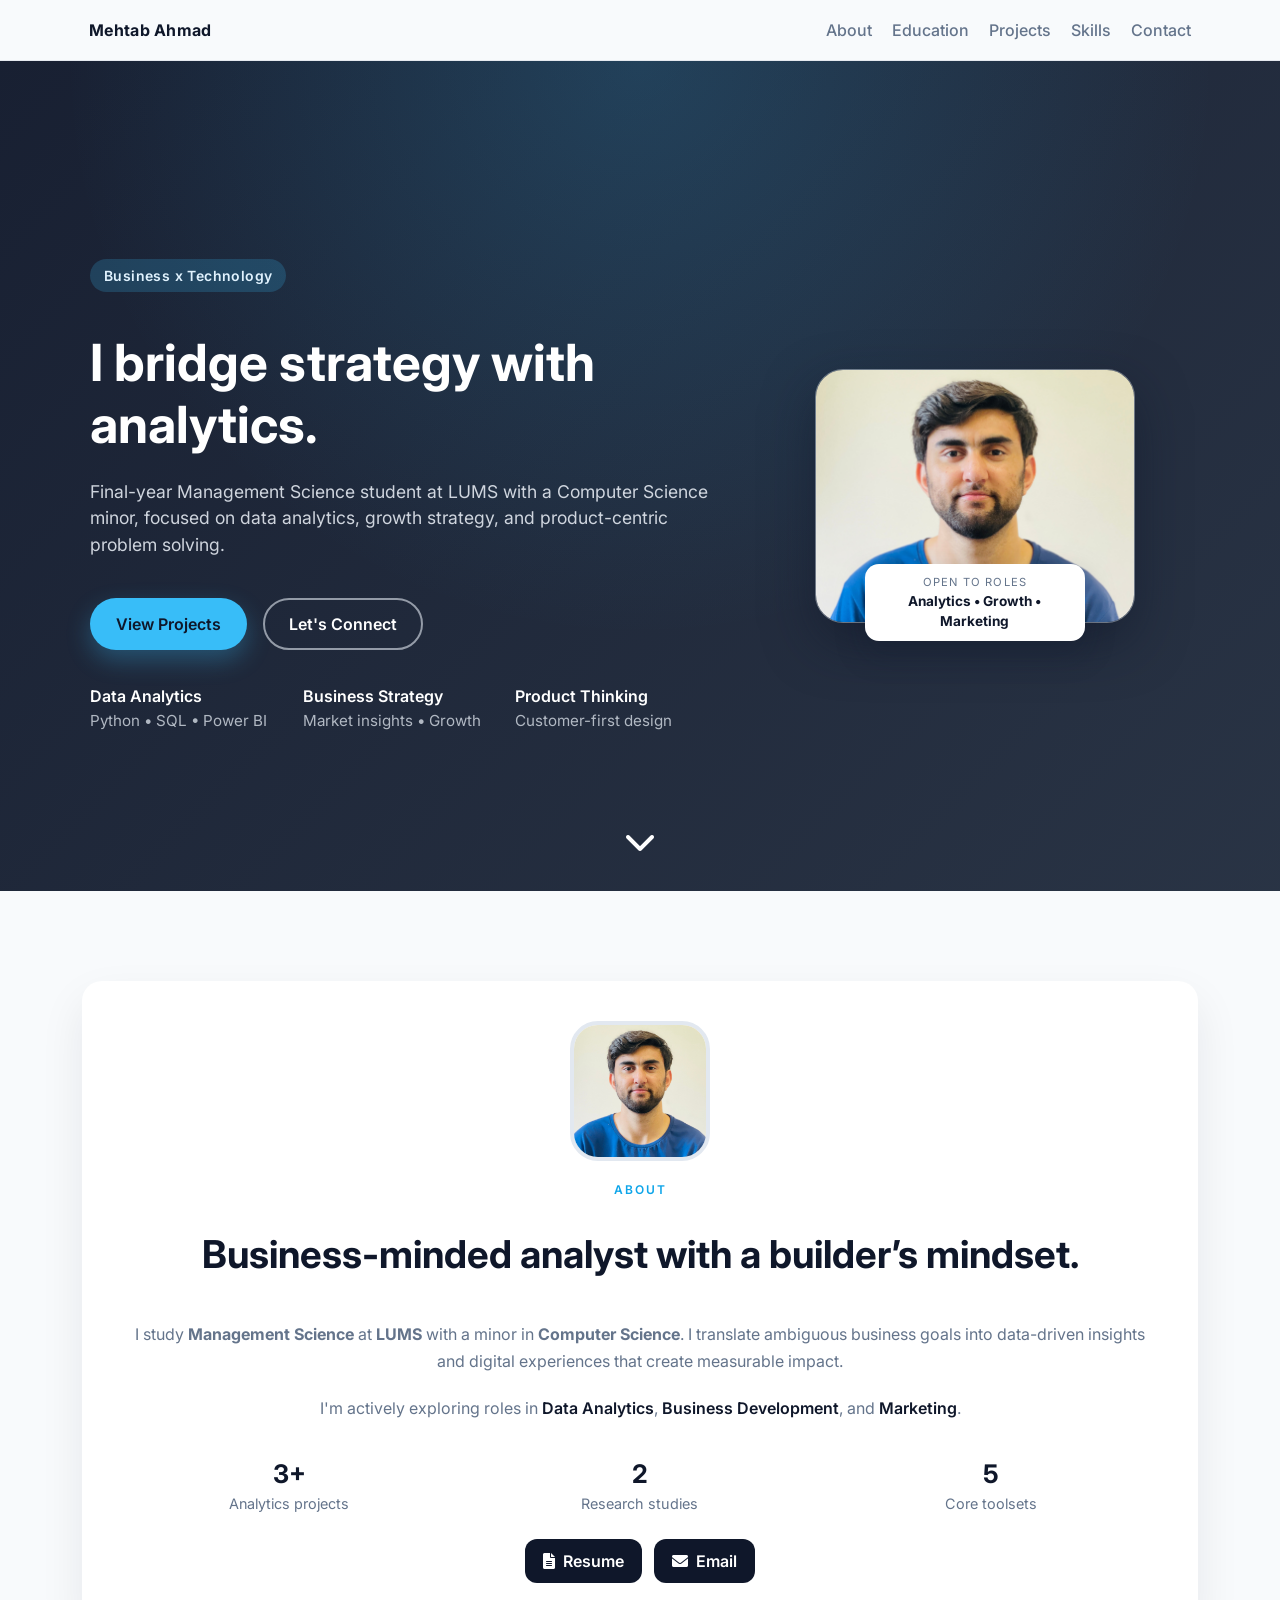
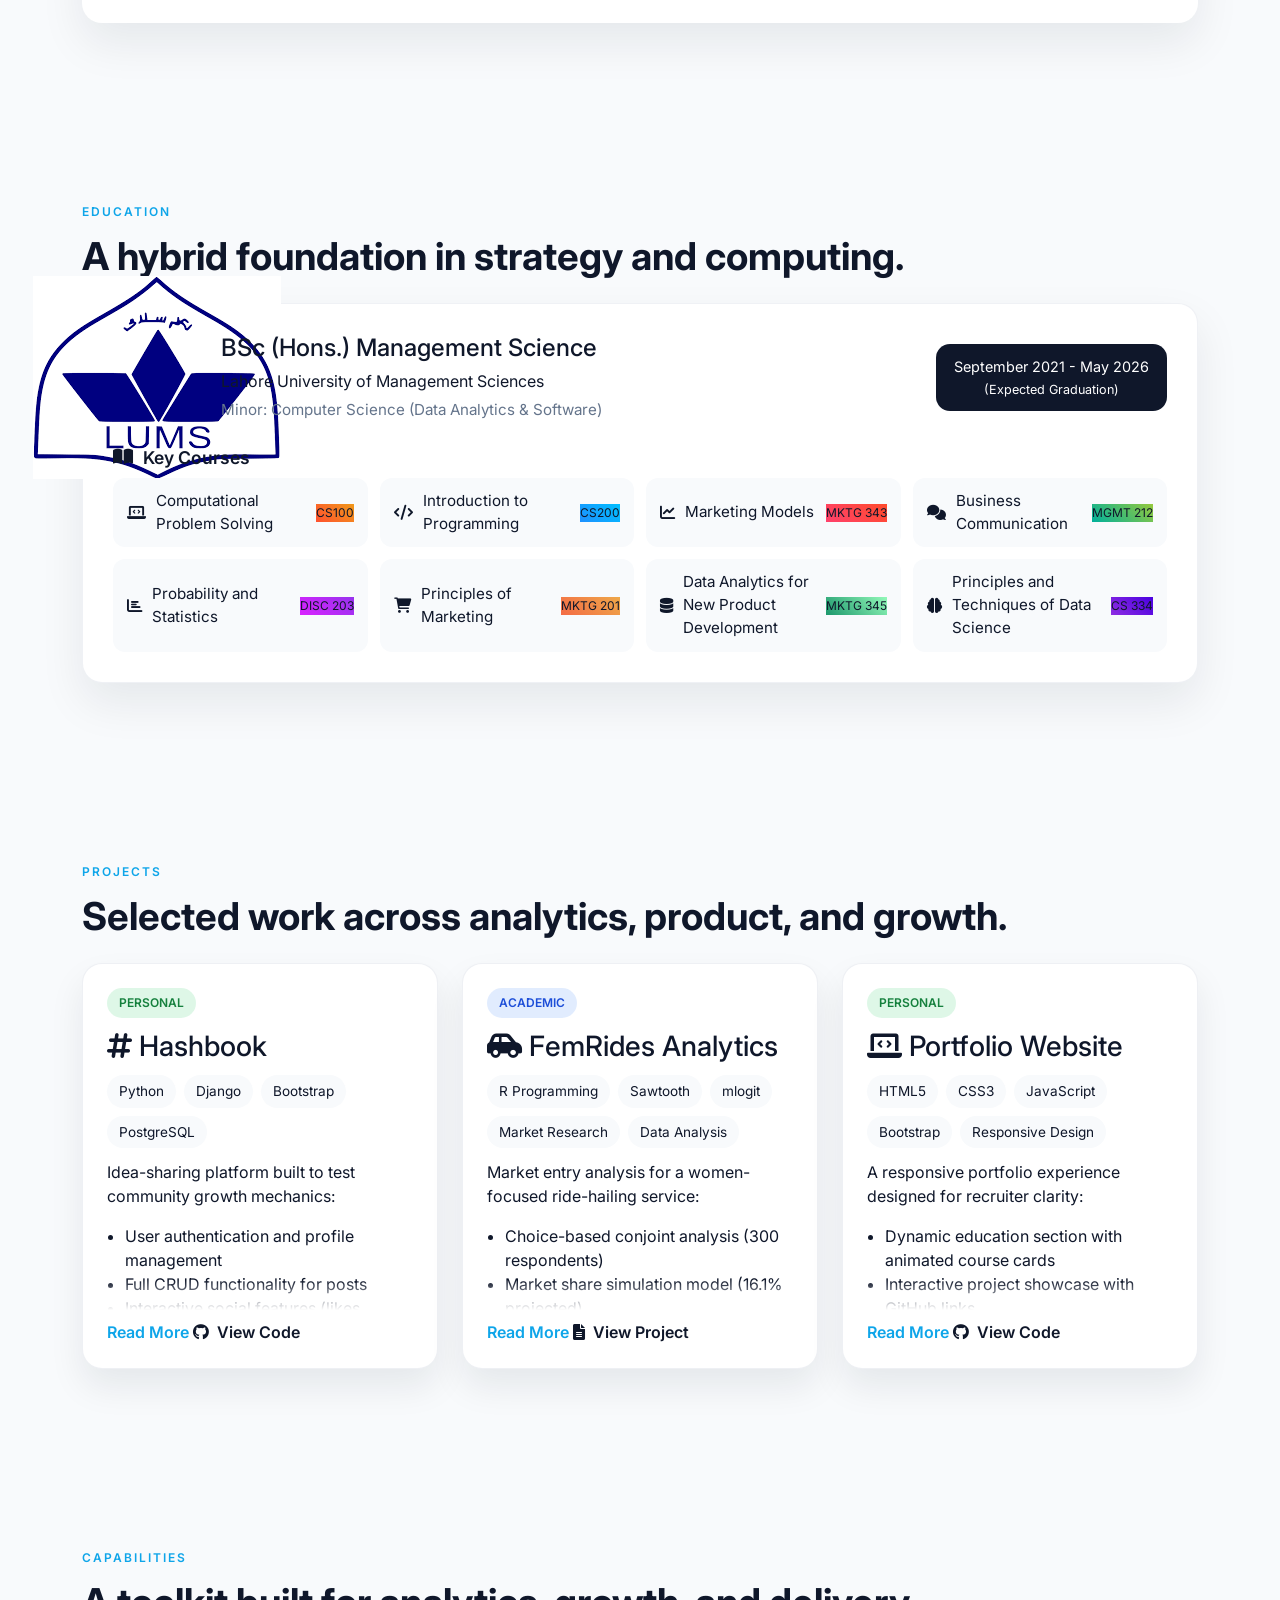
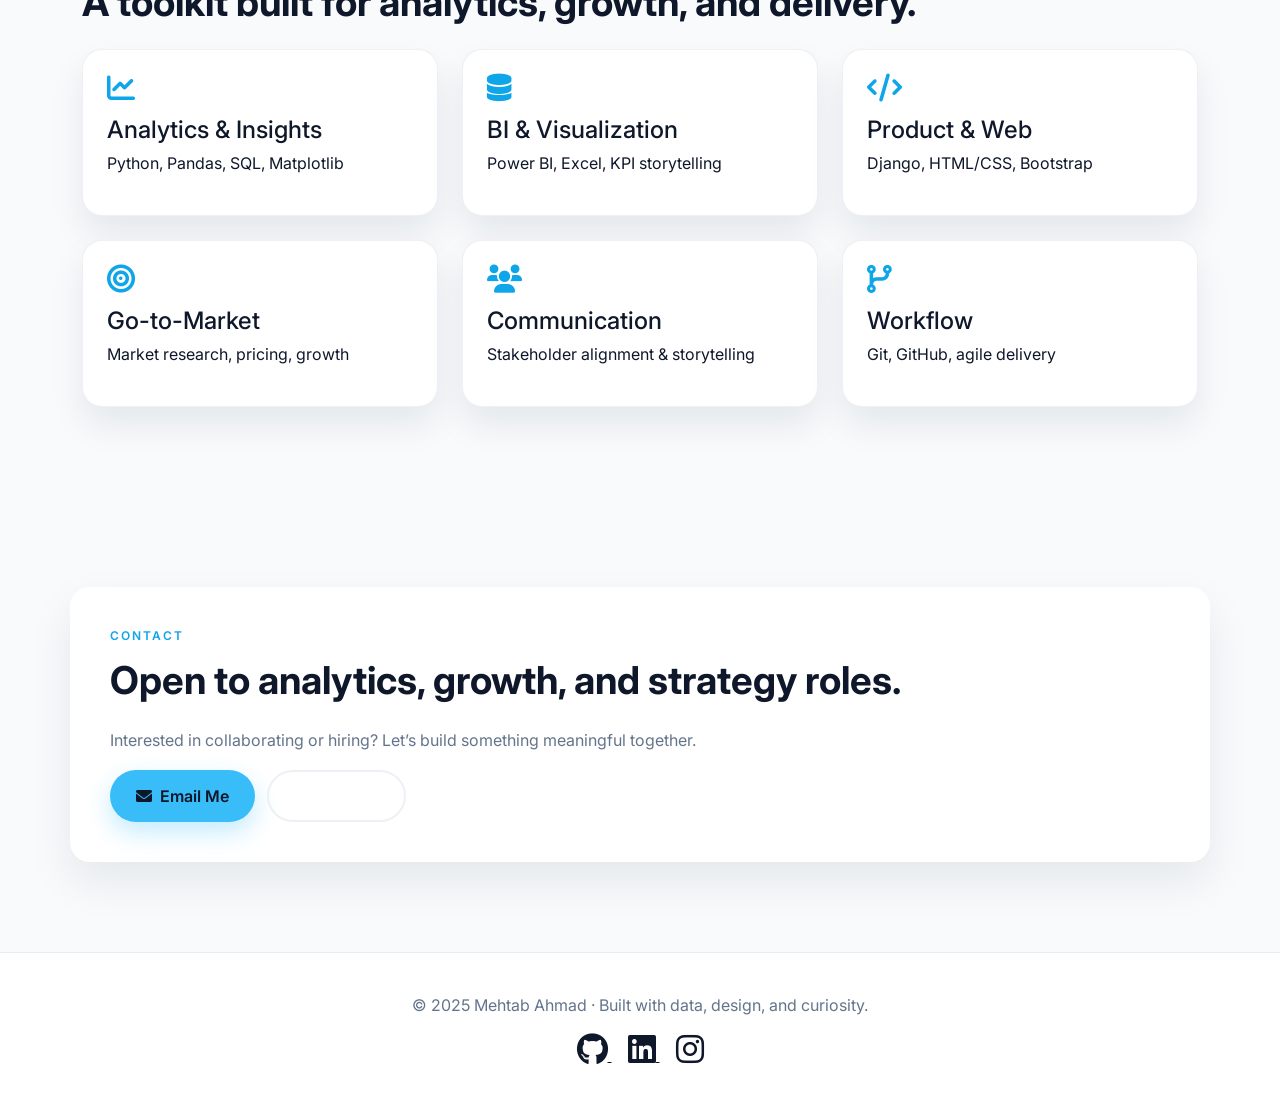
==== commit 0c85f03f: "Refresh hero layout and styling" ====
--- a/index.html
+++ b/index.html
@@ -32,28 +32,37 @@
     <!-- Hero Section -->
     <section class="hero-section" id="top">
         <div class="hero-content">
-            <p class="pill">Business x Technology</p>
-            <h1 class="hero-title">I bridge strategy with analytics.</h1>
-            <p class="hero-subtitle">
-                Final-year Management Science student at LUMS with a Computer Science minor,
-                focused on data analytics, growth strategy, and product-centric problem solving.
-            </p>
-            <div class="cta-group">
-                <a class="btn btn-custom" href="#projects">View Projects</a>
-                <a class="btn btn-outline" href="#contact">Let's Connect</a>
-            </div>
-            <div class="hero-highlights">
-                <div>
-                    <span class="metric">Data Analytics</span>
-                    <span class="metric-detail">Python • SQL • Power BI</span>
-                </div>
-                <div>
-                    <span class="metric">Business Strategy</span>
-                    <span class="metric-detail">Market insights • Growth</span>
-                </div>
-                <div>
-                    <span class="metric">Product Thinking</span>
-                    <span class="metric-detail">Customer-first design</span>
+            <div class="hero-intro">
+                <p class="pill">Business x Technology</p>
+                <h1 class="hero-title">I bridge strategy with analytics.</h1>
+                <p class="hero-subtitle">
+                    Final-year Management Science student at LUMS with a Computer Science minor,
+                    focused on data analytics, growth strategy, and product-centric problem solving.
+                </p>
+                <div class="cta-group">
+                    <a class="btn btn-custom" href="#projects">View Projects</a>
+                    <a class="btn btn-outline" href="#contact">Let's Connect</a>
+                </div>
+                <div class="hero-highlights">
+                    <div>
+                        <span class="metric">Data Analytics</span>
+                        <span class="metric-detail">Python • SQL • Power BI</span>
+                    </div>
+                    <div>
+                        <span class="metric">Business Strategy</span>
+                        <span class="metric-detail">Market insights • Growth</span>
+                    </div>
+                    <div>
+                        <span class="metric">Product Thinking</span>
+                        <span class="metric-detail">Customer-first design</span>
+                    </div>
+                </div>
+            </div>
+            <div class="hero-portrait">
+                <img src="profile_image.jpg" alt="Mehtab Ahmad portrait">
+                <div class="hero-badge">
+                    <span>Open to roles</span>
+                    <strong>Analytics • Growth • Marketing</strong>
                 </div>
             </div>
         </div>
@@ -78,6 +87,20 @@
                     I'm actively exploring roles in <span class="highlight">Data Analytics</span>,
                     <span class="highlight">Business Development</span>, and <span class="highlight">Marketing</span>.
                 </p>
+                <div class="about-stats">
+                    <div>
+                        <p class="stat-value">3+</p>
+                        <p class="stat-label">Analytics projects</p>
+                    </div>
+                    <div>
+                        <p class="stat-value">2</p>
+                        <p class="stat-label">Research studies</p>
+                    </div>
+                    <div>
+                        <p class="stat-value">5</p>
+                        <p class="stat-label">Core toolsets</p>
+                    </div>
+                </div>
                 <div class="about-buttons">
                     <a href="https://drive.google.com/file/d/10ZuUUtB2A49Ghk9YHQiaur56YnPDoUmm/view" 
                        class="btn-about" 
--- a/styles.css
+++ b/styles.css
@@ -74,7 +74,7 @@
 
 .hero-section {
     min-height: calc(100vh - 70px);
-    background: radial-gradient(circle at top, rgba(56, 189, 248, 0.15), transparent 55%),
+    background: radial-gradient(circle at top, rgba(56, 189, 248, 0.18), transparent 55%),
         linear-gradient(135deg, rgba(15, 23, 42, 0.96), rgba(30, 41, 59, 0.95));
     color: white;
     display: flex;
@@ -86,7 +86,14 @@
 }
 
 .hero-content {
-    max-width: 900px;
+    max-width: 1100px;
+    display: grid;
+    grid-template-columns: minmax(0, 1.3fr) minmax(0, 0.9fr);
+    gap: 48px;
+    align-items: center;
+}
+
+.hero-intro {
     display: flex;
     flex-direction: column;
     gap: 24px;
@@ -172,6 +179,42 @@
 .metric-detail {
     color: rgba(226, 232, 240, 0.75);
     font-size: 0.95rem;
+}
+
+.hero-portrait {
+    position: relative;
+    justify-self: center;
+    max-width: 320px;
+}
+
+.hero-portrait img {
+    width: 100%;
+    border-radius: 28px;
+    border: 1px solid rgba(226, 232, 240, 0.4);
+    box-shadow: 0 20px 50px rgba(15, 23, 42, 0.5);
+}
+
+.hero-badge {
+    position: absolute;
+    bottom: -18px;
+    left: 50%;
+    transform: translateX(-50%);
+    background: white;
+    color: var(--navy);
+    padding: 10px 16px;
+    border-radius: 14px;
+    text-align: center;
+    box-shadow: 0 12px 30px rgba(15, 23, 42, 0.25);
+    font-size: 0.85rem;
+    min-width: 220px;
+}
+
+.hero-badge span {
+    display: block;
+    text-transform: uppercase;
+    letter-spacing: 1.2px;
+    font-size: 0.7rem;
+    color: var(--muted);
 }
 
 .scroll-down {
@@ -258,6 +301,27 @@
     justify-content: center;
 }
 
+.about-stats {
+    display: grid;
+    grid-template-columns: repeat(auto-fit, minmax(140px, 1fr));
+    gap: 16px;
+    width: 100%;
+    margin: 12px 0 4px;
+}
+
+.stat-value {
+    font-size: 1.6rem;
+    font-weight: 700;
+    color: var(--navy);
+    margin: 0;
+}
+
+.stat-label {
+    margin: 0;
+    color: var(--muted);
+    font-size: 0.9rem;
+}
+
 .btn-about {
     padding: 10px 18px;
     border-radius: 12px;
@@ -507,6 +571,15 @@
         flex-direction: column;
         gap: 12px;
     }
+
+    .hero-content {
+        grid-template-columns: 1fr;
+        text-align: center;
+    }
+
+    .hero-portrait {
+        order: -1;
+    }
 }
 
 @media (max-width: 768px) {
@@ -514,6 +587,12 @@
         padding-top: 110px;
     }
 
+    .hero-badge {
+        position: static;
+        transform: none;
+        margin-top: 16px;
+    }
+
     .edu-header {
         grid-template-columns: 1fr;
         text-align: center;
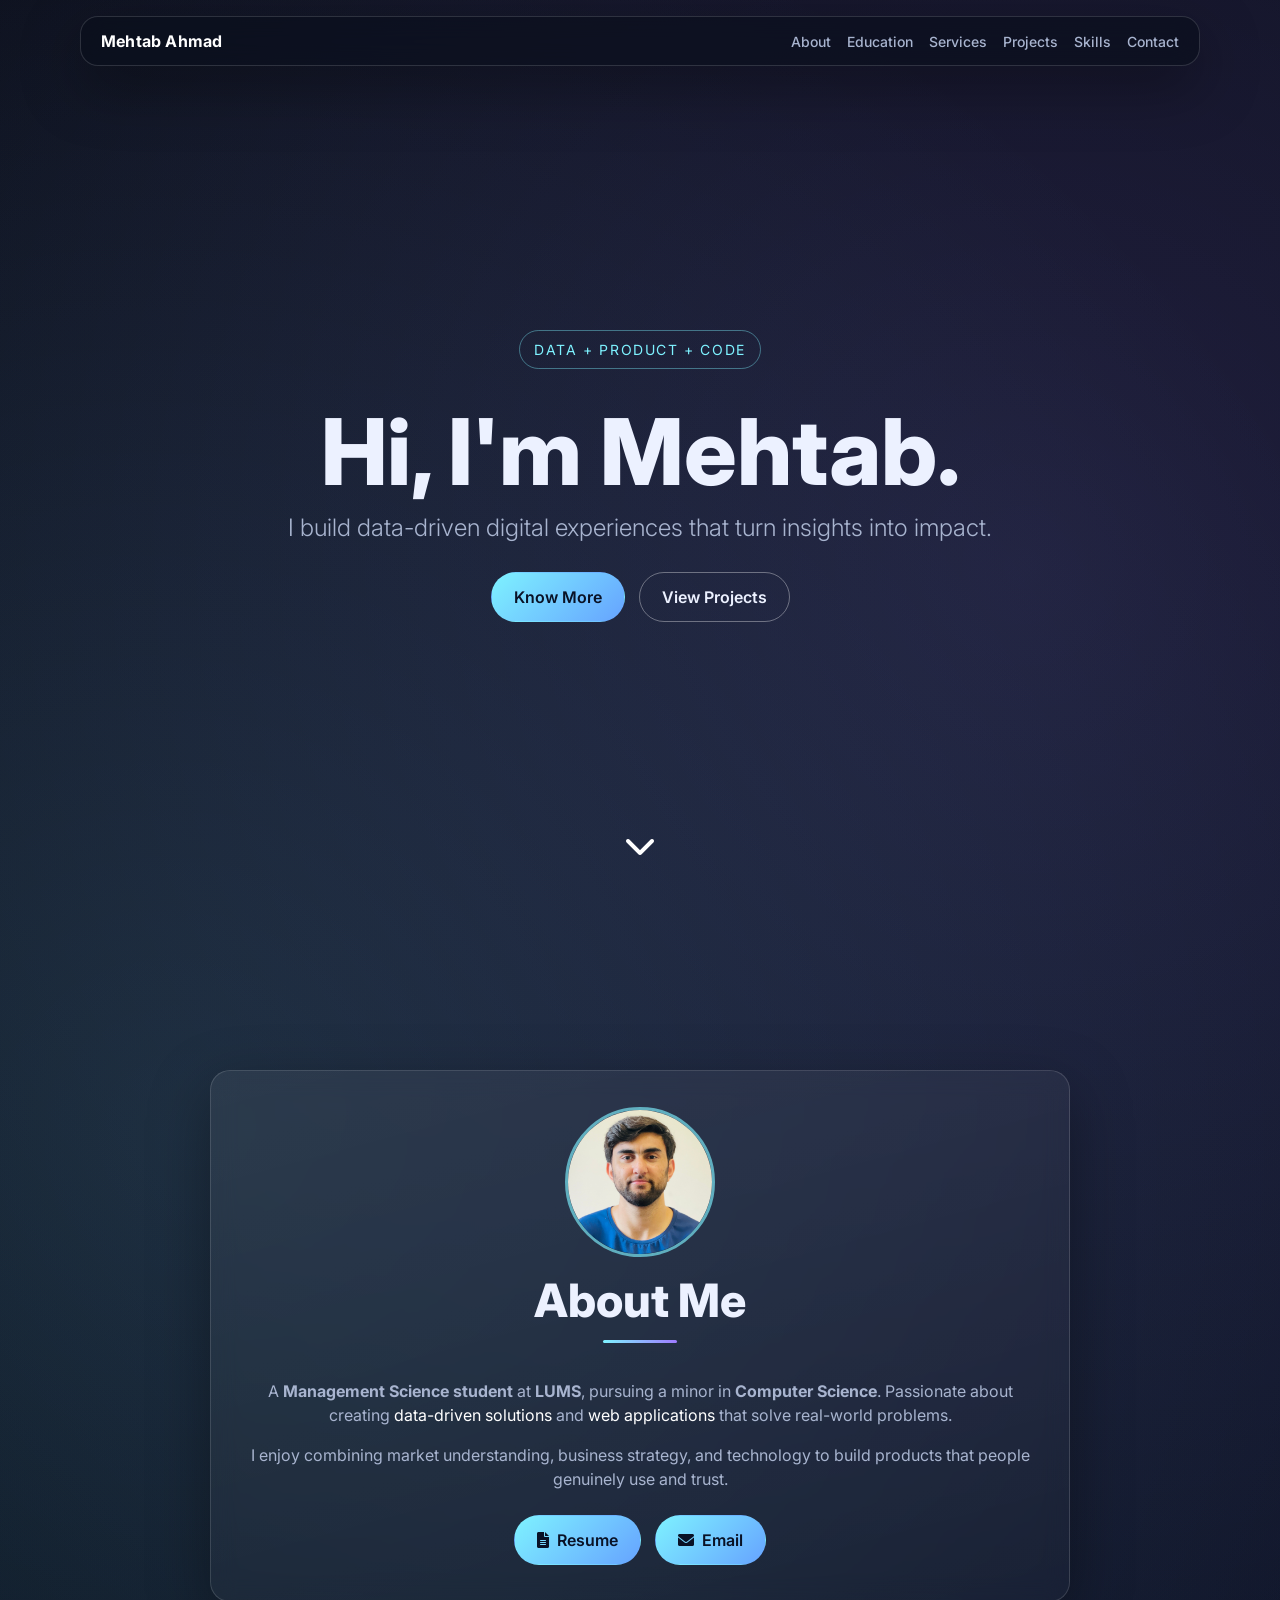
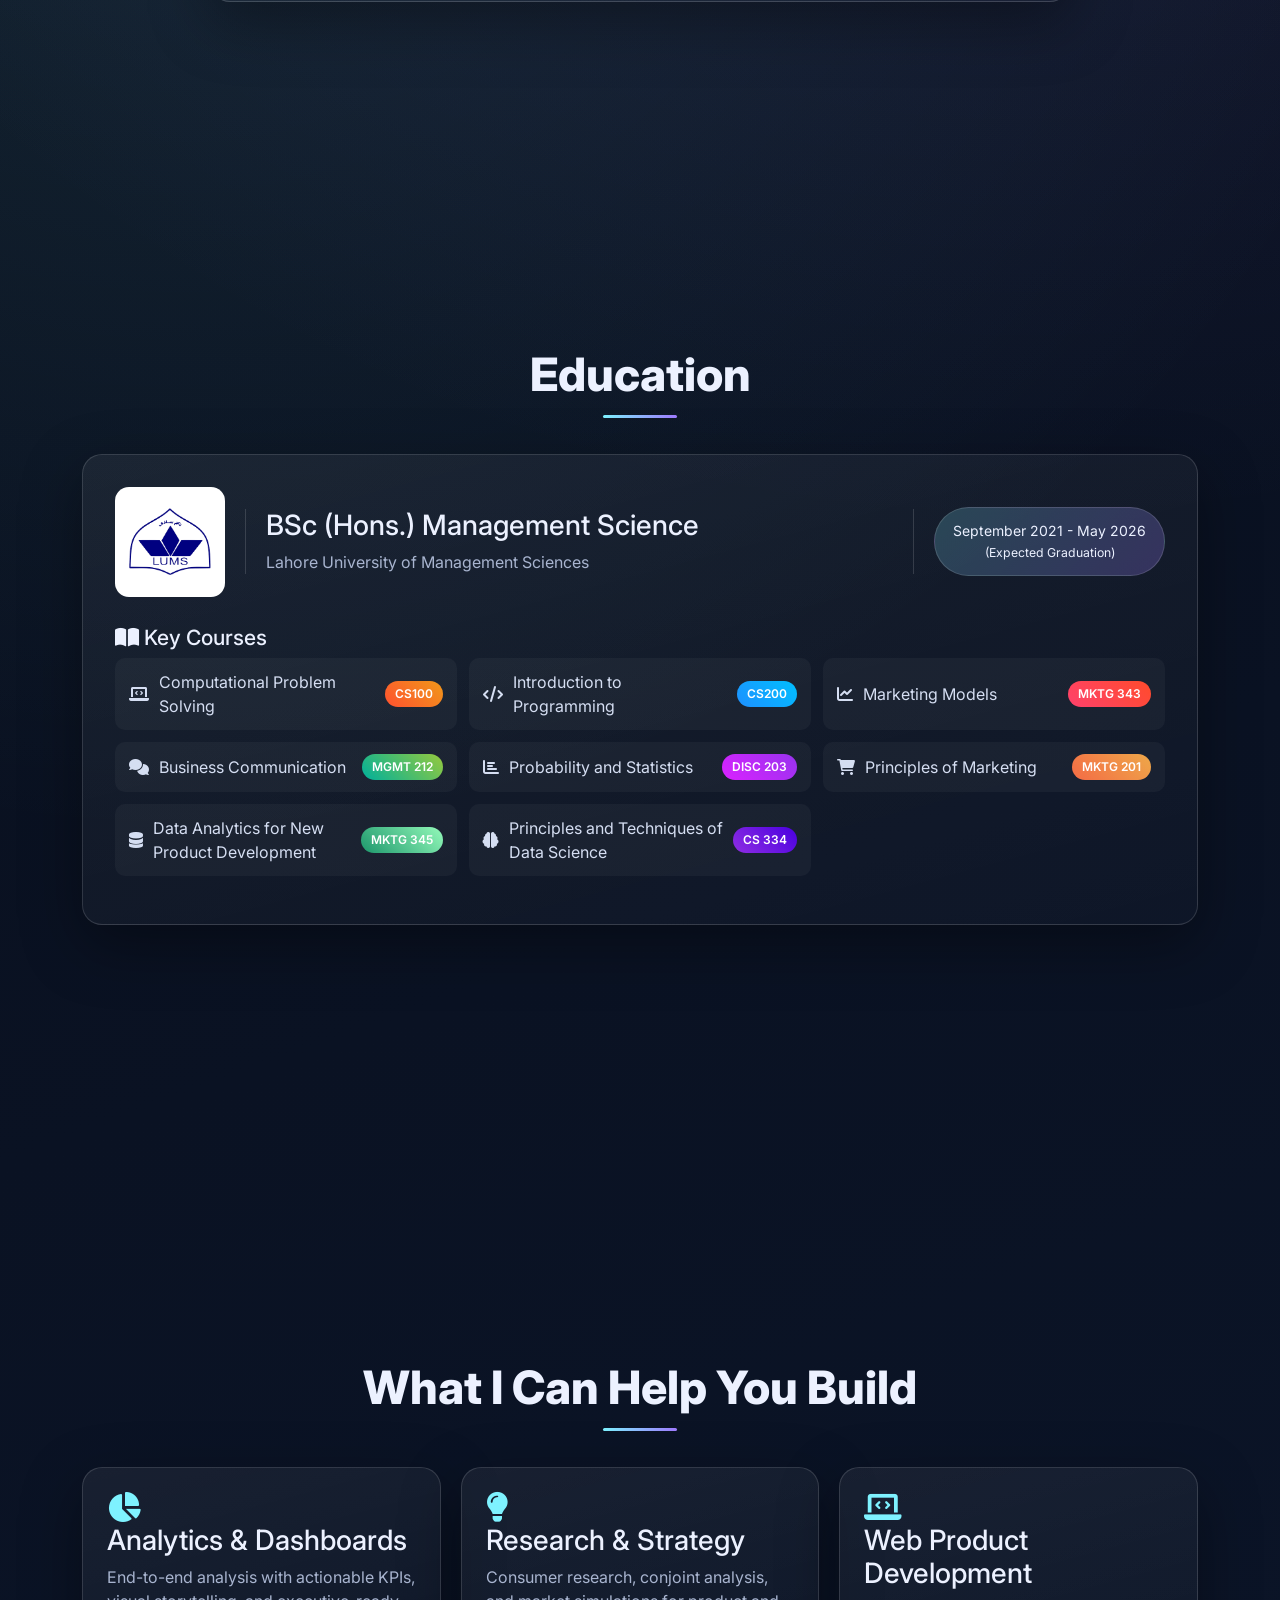
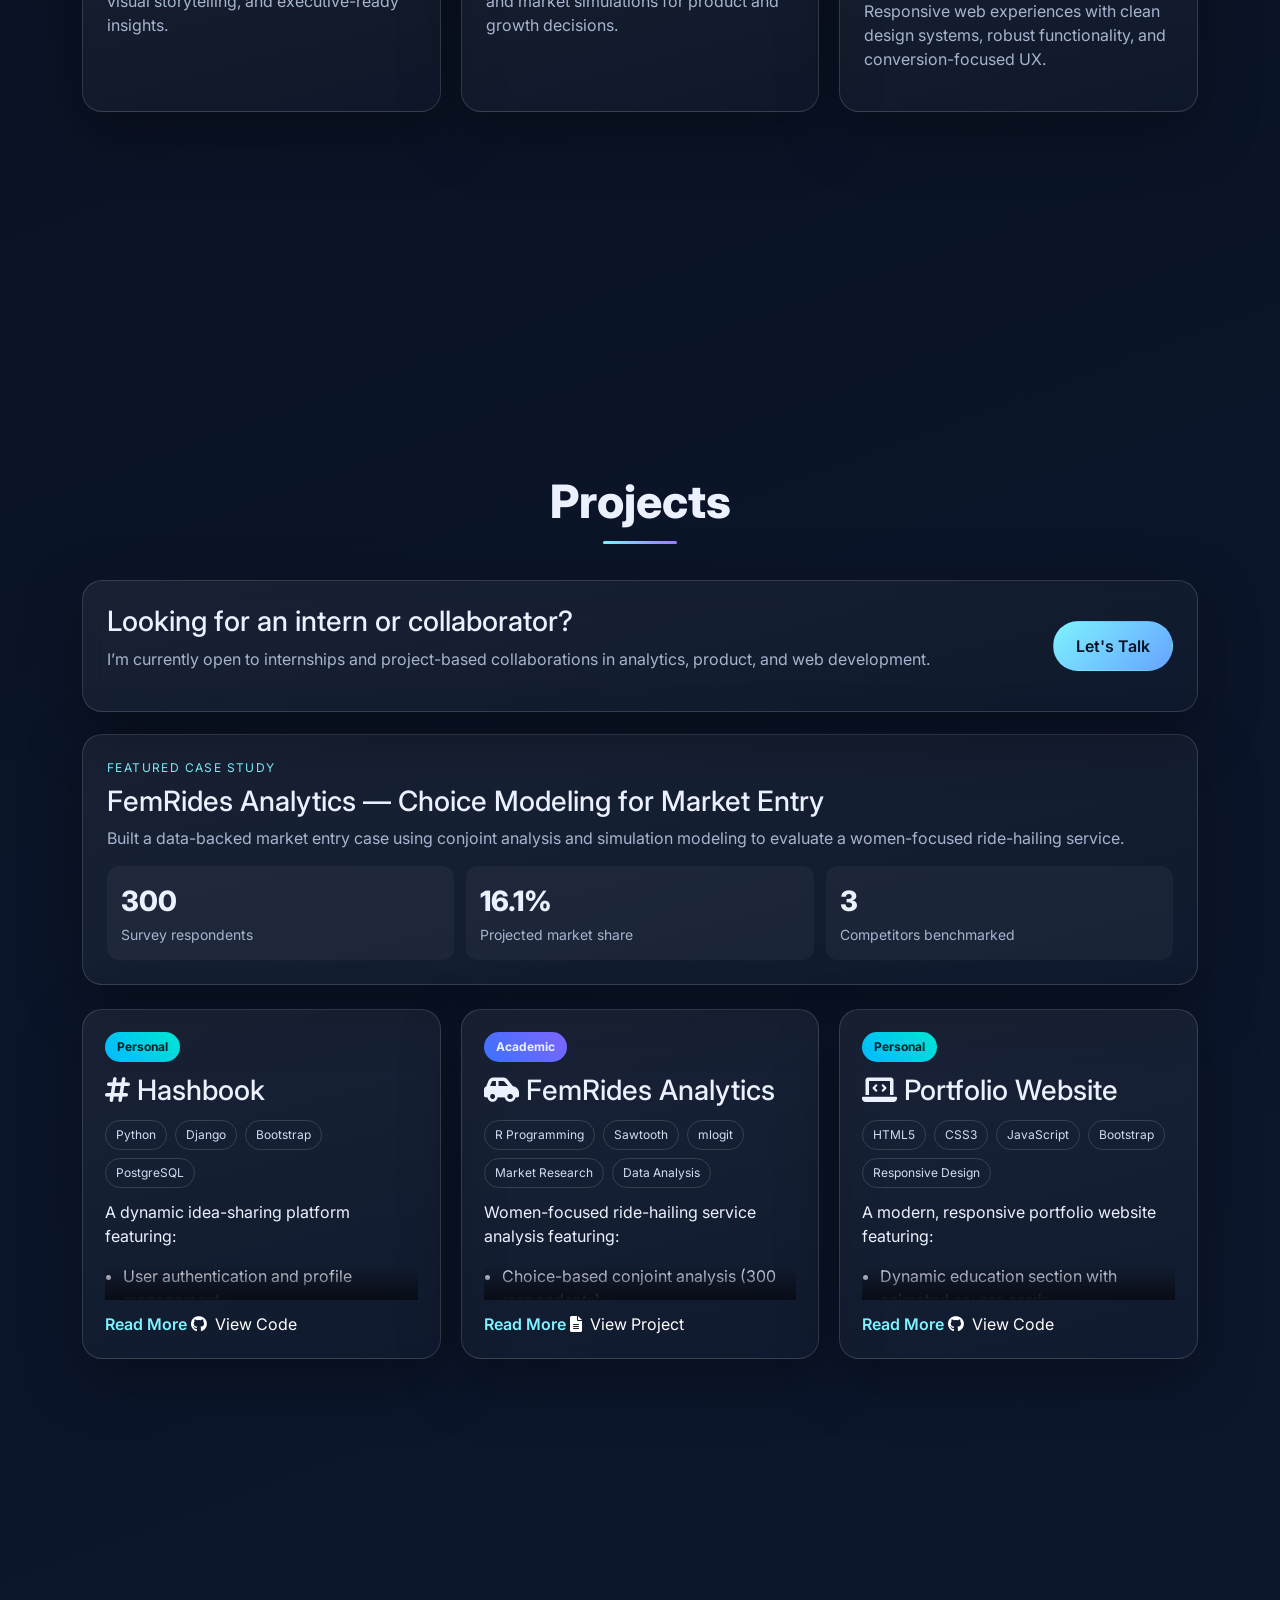
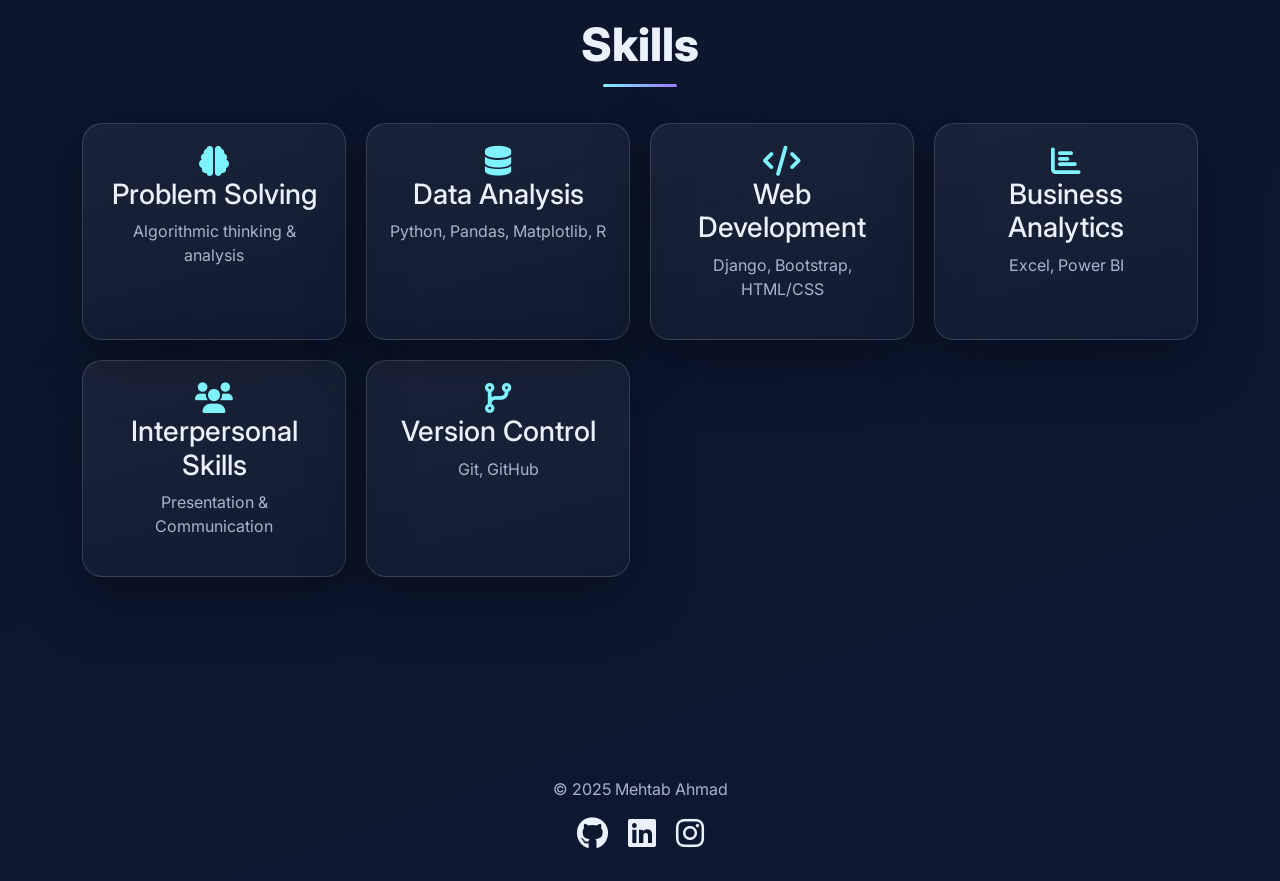
==== commit 190f9b6f: "Revamp portfolio with modern Apple-inspired design and UX improvements" ====
--- a/index.html
+++ b/index.html
@@ -3,363 +3,286 @@
 <head>
     <meta charset="utf-8">
     <meta name="viewport" content="width=device-width, initial-scale=1.0">
-    <title>Mehtab | Data Analyst & Web Developer</title>
-    <meta name="description" content="Mehtab Ahmad - Management Science student, Aspiring Data Analyst and Python web developer portfolio. Explore projects and skills in data analysis and web development.">
-    
+    <title>Mehtab Ahmad | Data Analyst & Web Developer</title>
+    <meta name="description" content="Mehtab Ahmad - Management Science student, aspiring data analyst, and web developer. Explore projects, services, and skills in analytics, research, and web development.">
+
+    <!-- Open Graph -->
+    <meta property="og:type" content="website">
+    <meta property="og:title" content="Mehtab Ahmad | Data Analyst & Web Developer">
+    <meta property="og:description" content="Portfolio of Mehtab Ahmad featuring analytics, software, and market research projects.">
+    <meta property="og:image" content="profile_image.jpg">
+
+    <!-- Twitter -->
+    <meta name="twitter:card" content="summary_large_image">
+    <meta name="twitter:title" content="Mehtab Ahmad | Data Analyst & Web Developer">
+    <meta name="twitter:description" content="Portfolio of Mehtab Ahmad featuring analytics, software, and market research projects.">
+    <meta name="twitter:image" content="profile_image.jpg">
+
     <!-- Bootstrap & Google Fonts -->
     <link href="https://cdn.jsdelivr.net/npm/bootstrap@5.3.0/dist/css/bootstrap.min.css" rel="stylesheet">
-    <link href="https://fonts.googleapis.com/css2?family=Inter:wght@300;400;700&display=swap" rel="stylesheet">
+    <link href="https://fonts.googleapis.com/css2?family=Inter:wght@300;400;500;700;800&display=swap" rel="stylesheet">
     <link rel="stylesheet" href="https://cdnjs.cloudflare.com/ajax/libs/font-awesome/6.0.0/css/all.min.css">
-    
+
     <link rel="stylesheet" href="styles.css">
 </head>
 <body>
-    <div class="scroll-progress"></div>
-
-    <header class="site-header">
-        <nav class="site-nav">
-            <a class="brand" href="#top">Mehtab Ahmad</a>
-            <div class="nav-links">
-                <a href="#about-me">About</a>
-                <a href="#education">Education</a>
-                <a href="#projects">Projects</a>
-                <a href="#skills">Skills</a>
-                <a href="#contact">Contact</a>
-            </div>
+    <div class="scroll-progress" aria-hidden="true"></div>
+
+    <header class="top-nav glass-panel">
+        <a href="#home" class="brand">Mehtab Ahmad</a>
+        <nav aria-label="Primary">
+            <a href="#about-me">About</a>
+            <a href="#education">Education</a>
+            <a href="#services">Services</a>
+            <a href="#projects">Projects</a>
+            <a href="#skills">Skills</a>
+            <a href="#contact">Contact</a>
         </nav>
     </header>
 
-    <!-- Hero Section -->
-    <section class="hero-section" id="top">
-        <div class="hero-content">
-            <div class="hero-intro">
-                <p class="pill">Business x Technology</p>
-                <h1 class="hero-title">I bridge strategy with analytics.</h1>
-                <p class="hero-subtitle">
-                    Final-year Management Science student at LUMS with a Computer Science minor,
-                    focused on data analytics, growth strategy, and product-centric problem solving.
-                </p>
-                <div class="cta-group">
-                    <a class="btn btn-custom" href="#projects">View Projects</a>
-                    <a class="btn btn-outline" href="#contact">Let's Connect</a>
-                </div>
-                <div class="hero-highlights">
+    <main>
+        <!-- Hero Section -->
+        <section class="hero-section" id="home">
+            <div class="hero-content">
+                <p class="hero-kicker">Data + Product + Code</p>
+                <h1 class="hero-title">Hi, I'm Mehtab.</h1>
+                <p class="lead">I build data-driven digital experiences that turn insights into impact.</p>
+                <div class="hero-actions">
+                    <a class="btn btn-custom" href="#about-me">Know More</a>
+                    <a class="btn btn-outline-custom" href="#projects">View Projects</a>
+                </div>
+            </div>
+            <button class="scroll-down" data-target="#about-me" aria-label="Scroll to about section">
+                <i class="fas fa-chevron-down fa-2x text-white"></i>
+            </button>
+        </section>
+
+        <!-- About Section -->
+        <section class="section-container" id="about-me">
+            <div class="container">
+                <div class="about-card glass-panel reveal-item">
+                    <img src="profile_image.jpg" alt="Portrait of Mehtab Ahmad" class="about-photo" loading="lazy">
+                    <h2 class="section-title">About Me</h2>
+                    <p class="about-text">
+                        A <strong>Management Science student</strong> at <strong>LUMS</strong>, pursuing a minor in <strong>Computer Science</strong>. Passionate about creating <span class="highlight">data-driven solutions</span> and <span class="highlight">web applications</span> that solve real-world problems.
+                    </p>
+                    <p class="about-text">
+                        I enjoy combining market understanding, business strategy, and technology to build products that people genuinely use and trust.
+                    </p>
+                    <div class="about-buttons">
+                        <a href="https://drive.google.com/file/d/10ZuUUtB2A49Ghk9YHQiaur56YnPDoUmm/view"
+                           class="btn-about"
+                           target="_blank"
+                           rel="noopener noreferrer">
+                            <i class="fas fa-file-alt"></i> Resume
+                        </a>
+                        <a href="mailto:itsmehtabahmad@gmail.com" class="btn-about">
+                            <i class="fas fa-envelope"></i> Email
+                        </a>
+                    </div>
+                </div>
+            </div>
+        </section>
+
+        <!-- Education Section -->
+        <section class="section-container" id="education">
+            <div class="container">
+                <h2 class="section-title">Education</h2>
+                <div class="edu-card reveal-item">
+                    <div class="edu-header">
+                        <div class="lums-logo-container">
+                            <img src="lums-logo.png" alt="LUMS Logo" class="lums-logo" loading="lazy">
+                        </div>
+                        <div class="degree-info">
+                            <h3>BSc (Hons.) Management Science</h3>
+                            <div class="edu-institution">Lahore University of Management Sciences</div>
+                        </div>
+                        <div class="edu-timeline">
+                            September 2021 - May 2026<br>
+                            <small>(Expected Graduation)</small>
+                        </div>
+                    </div>
+
+                    <h3 class="edu-subtitle">
+                        <i class="fas fa-book-open"></i>
+                        Key Courses
+                    </h3>
+
+                    <ul class="edu-courses">
+                        <li><i class="fas fa-laptop-code"></i><span class="course-name">Computational Problem Solving</span><span class="course-code course-code-cs100">CS100</span></li>
+                        <li><i class="fas fa-code"></i><span class="course-name">Introduction to Programming</span><span class="course-code course-code-cs200">CS200</span></li>
+                        <li><i class="fas fa-chart-line"></i><span class="course-name">Marketing Models</span><span class="course-code course-code-mktg343">MKTG 343</span></li>
+                        <li><i class="fas fa-comments"></i><span class="course-name">Business Communication</span><span class="course-code course-code-mgmt212">MGMT 212</span></li>
+                        <li><i class="fas fa-chart-bar"></i><span class="course-name">Probability and Statistics</span><span class="course-code course-code-disc203">DISC 203</span></li>
+                        <li><i class="fas fa-shopping-cart"></i><span class="course-name">Principles of Marketing</span><span class="course-code course-code-mktg201">MKTG 201</span></li>
+                        <li><i class="fas fa-database"></i><span class="course-name">Data Analytics for New Product Development</span><span class="course-code course-code-mktg345">MKTG 345</span></li>
+                        <li><i class="fas fa-brain"></i><span class="course-name">Principles and Techniques of Data Science</span><span class="course-code course-code-cs334">CS 334</span></li>
+                    </ul>
+                </div>
+            </div>
+        </section>
+
+        <!-- Services Section -->
+        <section class="section-container" id="services">
+            <div class="container">
+                <h2 class="section-title">What I Can Help You Build</h2>
+                <div class="services-grid">
+                    <article class="service-card reveal-item">
+                        <i class="fas fa-chart-pie"></i>
+                        <h3>Analytics & Dashboards</h3>
+                        <p>End-to-end analysis with actionable KPIs, visual storytelling, and executive-ready insights.</p>
+                    </article>
+                    <article class="service-card reveal-item">
+                        <i class="fas fa-lightbulb"></i>
+                        <h3>Research & Strategy</h3>
+                        <p>Consumer research, conjoint analysis, and market simulations for product and growth decisions.</p>
+                    </article>
+                    <article class="service-card reveal-item">
+                        <i class="fas fa-laptop-code"></i>
+                        <h3>Web Product Development</h3>
+                        <p>Responsive web experiences with clean design systems, robust functionality, and conversion-focused UX.</p>
+                    </article>
+                </div>
+            </div>
+        </section>
+
+        <!-- Projects Section -->
+        <section class="section-container" id="projects">
+            <div class="container">
+                <h2 class="section-title">Projects</h2>
+
+                <aside class="cta-banner glass-panel reveal-item">
                     <div>
-                        <span class="metric">Data Analytics</span>
-                        <span class="metric-detail">Python • SQL • Power BI</span>
-                    </div>
-                    <div>
-                        <span class="metric">Business Strategy</span>
-                        <span class="metric-detail">Market insights • Growth</span>
-                    </div>
-                    <div>
-                        <span class="metric">Product Thinking</span>
-                        <span class="metric-detail">Customer-first design</span>
-                    </div>
-                </div>
-            </div>
-            <div class="hero-portrait">
-                <img src="profile_image.jpg" alt="Mehtab Ahmad portrait">
-                <div class="hero-badge">
-                    <span>Open to roles</span>
-                    <strong>Analytics • Growth • Marketing</strong>
-                </div>
-            </div>
-        </div>
-        <div class="scroll-down" onclick="smoothScroll('#about-me')">
-            <i class="fas fa-chevron-down fa-2x text-white"></i>
-        </div>
-    </section>
-
-    <!-- About Section -->
-    <div class="section-container" id="about-me">
-        <div class="container">
-            <div class="about-card">
-                <img src="profile_image.jpg" alt="Mehtab Ahmad" class="about-photo">
-                <p class="section-kicker">About</p>
-                <h2 class="section-title">Business-minded analyst with a builder’s mindset.</h2>
-                <p class="about-text">
-                    I study <strong>Management Science</strong> at <strong>LUMS</strong> with a minor in
-                    <strong>Computer Science</strong>. I translate ambiguous business goals into
-                    data-driven insights and digital experiences that create measurable impact.
-                </p>
-                <p class="about-text">
-                    I'm actively exploring roles in <span class="highlight">Data Analytics</span>,
-                    <span class="highlight">Business Development</span>, and <span class="highlight">Marketing</span>.
-                </p>
-                <div class="about-stats">
-                    <div>
-                        <p class="stat-value">3+</p>
-                        <p class="stat-label">Analytics projects</p>
-                    </div>
-                    <div>
-                        <p class="stat-value">2</p>
-                        <p class="stat-label">Research studies</p>
-                    </div>
-                    <div>
-                        <p class="stat-value">5</p>
-                        <p class="stat-label">Core toolsets</p>
-                    </div>
-                </div>
-                <div class="about-buttons">
-                    <a href="https://drive.google.com/file/d/10ZuUUtB2A49Ghk9YHQiaur56YnPDoUmm/view" 
-                       class="btn-about" 
-                       target="_blank">
-                        <i class="fas fa-file-alt"></i> Resume
-                    </a>
-                    <a href="mailto:itsmehtabahmad@gmail.com" 
-                       class="btn-about">
-                        <i class="fas fa-envelope"></i> Email
-                    </a>
-                </div>
-            </div>
-        </div>
-    </div>
-
-    <!-- Education Section -->
-    <div class="section-container" id="education">
-        <div class="container">
-            <p class="section-kicker">Education</p>
-            <h2 class="section-title">A hybrid foundation in strategy and computing.</h2>
-            <div class="edu-card">
-                <div class="edu-header">
-                    <div class="lums-logo-container">
-                        <img src="lums-logo.png" alt="LUMS Logo" class="lums-logo">
-                    </div>
-                    <div class="degree-info">
-                        <h4>BSc (Hons.) Management Science</h4>
-                        <div class="edu-institution">
-                            Lahore University of Management Sciences
-                        </div>
-                        <p class="edu-focus">Minor: Computer Science (Data Analytics & Software)</p>
-                    </div>
-                    <div class="edu-timeline">
-                        September 2021 - May 2026<br>
-                        <small>(Expected Graduation)</small>
-                    </div>
-                </div>
-
-                <h5 class="edu-subtitle">
-                    <i class="fas fa-book-open"></i>
-                    Key Courses
-                </h5>
-                
-                <ul class="edu-courses">
-                    <li>
-                        <i class="fas fa-laptop-code"></i>
-                        <span class="course-name">Computational Problem Solving</span>
-                        <span class="course-code" style="background: linear-gradient(45deg, #FF512F, #F09819);">CS100</span>
-                    </li>
-                    <li>
-                        <i class="fas fa-code"></i>
-                        <span class="course-name">Introduction to Programming</span>
-                        <span class="course-code" style="background: linear-gradient(45deg, #1E90FF, #00BFFF);">CS200</span>
-                    </li>
-                    <li>
-                        <i class="fas fa-chart-line"></i>
-                        <span class="course-name">Marketing Models</span>
-                        <span class="course-code" style="background: linear-gradient(45deg, #FF416C, #FF4B2B);">MKTG 343</span>
-                    </li>
-                    <li>
-                        <i class="fas fa-comments"></i>
-                        <span class="course-name">Business Communication</span>
-                        <span class="course-code" style="background: linear-gradient(45deg, #00b09b, #96c93d);">MGMT 212</span>
-                    </li>
-                    <li>
-                        <i class="fas fa-chart-bar"></i>
-                        <span class="course-name">Probability and Statistics</span>
-                        <span class="course-code" style="background: linear-gradient(45deg, #da22ff, #9733ee);">DISC 203</span>
-                    </li>
-                    <li>
-                        <i class="fas fa-shopping-cart"></i>
-                        <span class="course-name">Principles of Marketing</span>
-                        <span class="course-code" style="background: linear-gradient(45deg, #f46b45, #eea849);">MKTG 201</span>
-                    </li>
-                    <li>
-                        <i class="fas fa-database"></i>
-                        <span class="course-name">Data Analytics for New Product Development</span>
-                        <span class="course-code" style="background: linear-gradient(45deg, #1D976C, #93F9B9);">MKTG 345</span>
-                    </li>
-                    <li>
-                        <i class="fas fa-brain"></i>
-                        <span class="course-name">Principles and Techniques of Data Science</span>
-                        <span class="course-code" style="background: linear-gradient(45deg, #8E2DE2, #4A00E0);">CS 334</span>
-                    </li>
-                </ul>
-            </div>
-        </div>
-    </div>
-
-    <!-- Projects Section -->
-    <div class="section-container" id="projects">
-        <div class="container">
-            <p class="section-kicker">Projects</p>
-            <h2 class="section-title">Selected work across analytics, product, and growth.</h2>
-            <div class="projects-grid">
-                <!-- Hashbook Project -->
-                <div class="project-card">
-                    <span class="project-tag personal-tag">Personal</span>
-                    <h3><i class="fas fa-hashtag"></i> Hashbook</h3>
-                    <div class="project-tech">
-                        <span class="tech-item">Python</span>
-                        <span class="tech-item">Django</span>
-                        <span class="tech-item">Bootstrap</span>
-                        <span class="tech-item">PostgreSQL</span>
-                    </div>
-                    <div class="project-description">
-                        <p>Idea-sharing platform built to test community growth mechanics:</p>
-                        <ul class="project-features">
-                            <li>User authentication and profile management</li>
-                            <li>Full CRUD functionality for posts</li>
-                            <li>Interactive social features (likes, comments, hashtags)</li>
-                            <li>Responsive and mobile-friendly UI with Bootstrap</li>
-                            <li>Optimized database management using PostgreSQL</li>
-                        </ul>
-                    </div>
-                    <span class="read-more" onclick="this.closest('.project-card').classList.toggle('expanded')">
-                        Read More
-                    </span>
-                    <a href="https://github.com/mehtabehmad/Hashbook.git" class="project-link" target="_blank" rel="noopener noreferrer">
-                        <i class="fab fa-github"></i> View Code
-                    </a>
-                </div>
-
-                <!-- FemRides Project -->
-                <div class="project-card">
-                    <span class="project-tag academic-tag">Academic</span>
-                    <h3><i class="fas fa-car-side"></i> FemRides Analytics</h3>
-                    <div class="project-tech">
-                        <span class="tech-item">R Programming</span>
-                        <span class="tech-item">Sawtooth</span>
-                        <span class="tech-item">mlogit</span>
-                        <span class="tech-item">Market Research</span>
-                        <span class="tech-item">Data Analysis</span>
-                    </div>
-                    <div class="project-description">
-                        <p>Market entry analysis for a women-focused ride-hailing service:</p>
-                        <ul class="project-features">
-                            <li>Choice-based conjoint analysis (300 respondents)</li>
-                            <li>Market share simulation model (16.1% projected)</li>
-                            <li>Competitive benchmarking vs Yango/InDriver/Careem</li>
-                            <li>Dynamic pricing strategy development</li>
-                        </ul>
-                    </div>
-                    <span class="read-more" onclick="this.closest('.project-card').classList.toggle('expanded')">
-                        Read More
-                    </span>
-                    <a href="https://drive.google.com/file/d/1MaBajfcxYlxzemm_G0NfkrxlOkKXXc4U/view?usp=share_link" class="project-link" target="_blank" rel="noopener noreferrer">
-                        <i class="fas fa-file-alt"></i> View Project
-                    </a>
-                </div>
-
-                <!-- Portfolio Website Project -->
-                <div class="project-card">
-                    <span class="project-tag personal-tag">Personal</span>
-                    <h3><i class="fas fa-laptop-code"></i> Portfolio Website</h3>
-                    <div class="project-tech">
-                        <span class="tech-item">HTML5</span>
-                        <span class="tech-item">CSS3</span>
-                        <span class="tech-item">JavaScript</span>
-                        <span class="tech-item">Bootstrap</span>
-                        <span class="tech-item">Responsive Design</span>
-                    </div>
-                    <div class="project-description">
-                        <p>A responsive portfolio experience designed for recruiter clarity:</p>
-                        <ul class="project-features">
-                            <li>Dynamic education section with animated course cards</li>
-                            <li>Interactive project showcase with GitHub links</li>
-                            <li>Skills matrix with hover effects</li>
-                            <li>Mobile-first responsive layout</li>
-                            <li>Custom gradient-based theme</li>
-                        </ul>
-                    </div>
-                    <span class="read-more" onclick="this.closest('.project-card').classList.toggle('expanded')">
-                        Read More
-                    </span>
-                    <a href="https://github.com/mehtabehmad/mehtabehmad.github.io.git" class="project-link" target="_blank" rel="noopener noreferrer">
-                        <i class="fab fa-github"></i> View Code
-                    </a>
-                </div>
-            </div>
-        </div>
-    </div>
-
-    <!-- Skills Section -->
-    <div class="section-container" id="skills">
-        <div class="container">
-            <p class="section-kicker">Capabilities</p>
-            <h2 class="section-title">A toolkit built for analytics, growth, and delivery.</h2>
-            <div class="skills-grid">
-                <div class="skill-card">
-                    <i class="fas fa-chart-line"></i>
-                    <h4>Analytics & Insights</h4>
-                    <p>Python, Pandas, SQL, Matplotlib</p>
-                </div>
-                <div class="skill-card">
-                    <i class="fas fa-database"></i>
-                    <h4>BI & Visualization</h4>
-                    <p>Power BI, Excel, KPI storytelling</p>
-                </div>
-                <div class="skill-card">
-                    <i class="fas fa-code"></i>
-                    <h4>Product & Web</h4>
-                    <p>Django, HTML/CSS, Bootstrap</p>
-                </div>
-                <div class="skill-card">
-                    <i class="fas fa-bullseye"></i>
-                    <h4>Go-to-Market</h4>
-                    <p>Market research, pricing, growth</p>
-                </div>
-                <div class="skill-card">
-                    <i class="fas fa-users"></i>
-                    <h4>Communication</h4>
-                    <p>Stakeholder alignment & storytelling</p>
-                </div>
-                <div class="skill-card">
-                    <i class="fas fa-code-branch"></i>
-                    <h4>Workflow</h4>
-                    <p>Git, GitHub, agile delivery</p>
-                </div>
-            </div>
-        </div>
-    </div>
-
-    <!-- Contact Section -->
-    <div class="section-container" id="contact">
-        <div class="container contact-card">
-            <div>
-                <p class="section-kicker">Contact</p>
-                <h2 class="section-title">Open to analytics, growth, and strategy roles.</h2>
-                <p class="about-text">
-                    Interested in collaborating or hiring? Let’s build something meaningful together.
-                </p>
-            </div>
-            <div class="contact-actions">
-                <a class="btn btn-custom" href="mailto:itsmehtabahmad@gmail.com">
-                    <i class="fas fa-envelope"></i> Email Me
-                </a>
-                <a class="btn btn-outline" href="https://linkedin.com/in/mehtabehmad" target="_blank" rel="noopener noreferrer">
-                    <i class="fab fa-linkedin"></i> LinkedIn
-                </a>
-            </div>
-        </div>
-    </div>
+                        <h3>Looking for an intern or collaborator?</h3>
+                        <p>I’m currently open to internships and project-based collaborations in analytics, product, and web development.</p>
+                    </div>
+                    <a href="mailto:itsmehtabahmad@gmail.com" class="btn-about">Let's Talk</a>
+                </aside>
+
+                <article class="featured-project reveal-item">
+                    <div class="featured-label">Featured Case Study</div>
+                    <h3>FemRides Analytics — Choice Modeling for Market Entry</h3>
+                    <p>
+                        Built a data-backed market entry case using conjoint analysis and simulation modeling to evaluate a women-focused ride-hailing service.
+                    </p>
+                    <div class="metric-grid">
+                        <div class="metric-item"><span>300</span><small>Survey respondents</small></div>
+                        <div class="metric-item"><span>16.1%</span><small>Projected market share</small></div>
+                        <div class="metric-item"><span>3</span><small>Competitors benchmarked</small></div>
+                    </div>
+                </article>
+
+                <div class="projects-grid">
+                    <article class="project-card reveal-item">
+                        <span class="project-tag personal-tag">Personal</span>
+                        <h3><i class="fas fa-hashtag"></i> Hashbook</h3>
+                        <div class="project-tech">
+                            <span class="tech-item">Python</span>
+                            <span class="tech-item">Django</span>
+                            <span class="tech-item">Bootstrap</span>
+                            <span class="tech-item">PostgreSQL</span>
+                        </div>
+                        <div class="project-description">
+                            <p>A dynamic idea-sharing platform featuring:</p>
+                            <ul class="project-features">
+                                <li>User authentication and profile management</li>
+                                <li>Full CRUD functionality for posts</li>
+                                <li>Interactive social features (likes, comments, hashtags)</li>
+                                <li>Responsive and mobile-friendly UI with Bootstrap</li>
+                                <li>Optimized database management using PostgreSQL</li>
+                            </ul>
+                        </div>
+                        <button class="read-more" type="button">Read More</button>
+                        <a href="https://github.com/mehtabehmad/Hashbook.git" class="project-link" target="_blank" rel="noopener noreferrer">
+                            <i class="fab fa-github"></i> View Code
+                        </a>
+                    </article>
+
+                    <article class="project-card reveal-item">
+                        <span class="project-tag academic-tag">Academic</span>
+                        <h3><i class="fas fa-car-side"></i> FemRides Analytics</h3>
+                        <div class="project-tech">
+                            <span class="tech-item">R Programming</span>
+                            <span class="tech-item">Sawtooth</span>
+                            <span class="tech-item">mlogit</span>
+                            <span class="tech-item">Market Research</span>
+                            <span class="tech-item">Data Analysis</span>
+                        </div>
+                        <div class="project-description">
+                            <p>Women-focused ride-hailing service analysis featuring:</p>
+                            <ul class="project-features">
+                                <li>Choice-based conjoint analysis (300 respondents)</li>
+                                <li>Market share simulation model (16.1% projected)</li>
+                                <li>Competitive benchmarking vs Yango/InDriver/Careem</li>
+                                <li>Dynamic pricing strategy development</li>
+                            </ul>
+                        </div>
+                        <button class="read-more" type="button">Read More</button>
+                        <a href="https://drive.google.com/file/d/1MaBajfcxYlxzemm_G0NfkrxlOkKXXc4U/view?usp=share_link" class="project-link" target="_blank" rel="noopener noreferrer">
+                            <i class="fas fa-file-alt"></i> View Project
+                        </a>
+                    </article>
+
+                    <article class="project-card reveal-item">
+                        <span class="project-tag personal-tag">Personal</span>
+                        <h3><i class="fas fa-laptop-code"></i> Portfolio Website</h3>
+                        <div class="project-tech">
+                            <span class="tech-item">HTML5</span>
+                            <span class="tech-item">CSS3</span>
+                            <span class="tech-item">JavaScript</span>
+                            <span class="tech-item">Bootstrap</span>
+                            <span class="tech-item">Responsive Design</span>
+                        </div>
+                        <div class="project-description">
+                            <p>A modern, responsive portfolio website featuring:</p>
+                            <ul class="project-features">
+                                <li>Dynamic education section with animated course cards</li>
+                                <li>Interactive project showcase with GitHub links</li>
+                                <li>Skills matrix with hover effects</li>
+                                <li>Mobile-first responsive layout</li>
+                                <li>Custom gradient-based theme</li>
+                            </ul>
+                        </div>
+                        <button class="read-more" type="button">Read More</button>
+                        <a href="https://github.com/mehtabehmad/mehtabehmad.github.io.git" class="project-link" target="_blank" rel="noopener noreferrer">
+                            <i class="fab fa-github"></i> View Code
+                        </a>
+                    </article>
+                </div>
+            </div>
+        </section>
+
+        <!-- Skills Section -->
+        <section class="section-container" id="skills">
+            <div class="container">
+                <h2 class="section-title">Skills</h2>
+                <div class="skills-grid">
+                    <article class="skill-card reveal-item"><i class="fas fa-brain"></i><h3>Problem Solving</h3><p>Algorithmic thinking & analysis</p></article>
+                    <article class="skill-card reveal-item"><i class="fas fa-database"></i><h3>Data Analysis</h3><p>Python, Pandas, Matplotlib, R</p></article>
+                    <article class="skill-card reveal-item"><i class="fas fa-code"></i><h3>Web Development</h3><p>Django, Bootstrap, HTML/CSS</p></article>
+                    <article class="skill-card reveal-item"><i class="fas fa-chart-bar"></i><h3>Business Analytics</h3><p>Excel, Power BI</p></article>
+                    <article class="skill-card reveal-item"><i class="fas fa-users"></i><h3>Interpersonal Skills</h3><p>Presentation & Communication</p></article>
+                    <article class="skill-card reveal-item"><i class="fas fa-code-branch"></i><h3>Version Control</h3><p>Git, GitHub</p></article>
+                </div>
+            </div>
+        </section>
+    </main>
 
     <!-- Footer -->
-    <div class="footer">
-        <p>&copy; 2025 Mehtab Ahmad · Built with data, design, and curiosity.</p>
+    <footer class="footer" id="contact">
+        <p>&copy; 2025 Mehtab Ahmad</p>
         <div>
-            <a href="https://github.com/mehtabehmad" class="mx-2" rel="noopener noreferrer">
+            <a href="https://github.com/mehtabehmad" class="mx-2" aria-label="Visit Mehtab Ahmad's GitHub" rel="noopener noreferrer">
                 <i class="fab fa-github fa-2x"></i>
             </a>
-            <a href="https://linkedin.com/in/mehtabehmad" class="mx-2" rel="noopener noreferrer">
+            <a href="https://linkedin.com/in/mehtabehmad" class="mx-2" aria-label="Visit Mehtab Ahmad's LinkedIn" rel="noopener noreferrer">
                 <i class="fab fa-linkedin fa-2x"></i>
             </a>
-            <a href="https://instagram.com/mehtabehmad" class="mx-2" rel="noopener noreferrer">
+            <a href="https://instagram.com/mehtabehmad" class="mx-2" aria-label="Visit Mehtab Ahmad's Instagram" rel="noopener noreferrer">
                 <i class="fab fa-instagram fa-2x"></i>
             </a>
         </div>
-    </div>
+    </footer>
 
     <script src="script.js"></script>
 </body>
--- a/styles.css
+++ b/styles.css
@@ -1,23 +1,31 @@
 :root {
-    --navy: #0f172a;
-    --slate: #1e293b;
-    --mist: #f8fafc;
-    --accent: #38bdf8;
-    --accent-deep: #0ea5e9;
-    --soft: #e2e8f0;
-    --text: #0f172a;
-    --muted: #64748b;
-}
-
-* {
-    box-sizing: border-box;
+    --bg: #070b14;
+    --bg-soft: #0f1628;
+    --card: rgba(255, 255, 255, 0.06);
+    --card-strong: #131d35;
+    --text: #ecf1ff;
+    --text-muted: #a8b4cf;
+    --primary: #66a3ff;
+    --secondary: #7ef2ff;
+    --accent: #9f7bff;
+    --border: rgba(255, 255, 255, 0.14);
+    --shadow: 0 20px 60px rgba(0, 0, 0, 0.35);
+}
+
+* { box-sizing: border-box; }
+
+html, body {
+    margin: 0;
+    padding: 0;
 }
 
 body {
     font-family: 'Inter', sans-serif;
-    background-color: var(--mist);
     color: var(--text);
-    margin: 0;
+    background:
+        radial-gradient(circle at 15% 20%, rgba(126, 242, 255, 0.12), transparent 28%),
+        radial-gradient(circle at 80% 10%, rgba(159, 123, 255, 0.16), transparent 30%),
+        linear-gradient(160deg, var(--bg) 0%, #0a1223 45%, #0d1931 100%);
     scroll-behavior: smooth;
 }
 
@@ -26,218 +34,68 @@
     top: 0;
     left: 0;
     height: 3px;
-    background: linear-gradient(90deg, var(--accent), var(--accent-deep));
+    width: 0;
+    background: linear-gradient(90deg, var(--secondary), var(--primary), var(--accent));
     z-index: 9999;
-    transition: width 0.3s ease-out;
-}
-
-.site-header {
+}
+
+.glass-panel {
+    border: 1px solid var(--border);
+    background: rgba(9, 14, 27, 0.62);
+    box-shadow: var(--shadow);
+    backdrop-filter: blur(12px);
+    -webkit-backdrop-filter: blur(12px);
+}
+
+.top-nav {
     position: sticky;
-    top: 0;
+    top: 16px;
     z-index: 1000;
-    backdrop-filter: blur(14px);
-    background: rgba(248, 250, 252, 0.92);
-    border-bottom: 1px solid rgba(148, 163, 184, 0.2);
-}
-
-.site-nav {
-    max-width: 1150px;
-    margin: 0 auto;
-    display: flex;
-    align-items: center;
+    margin: 16px auto 0;
+    width: min(1120px, calc(100% - 32px));
+    border-radius: 18px;
+    display: flex;
     justify-content: space-between;
-    padding: 18px 24px;
-}
-
-.brand {
+    align-items: center;
+    padding: 12px 20px;
+}
+
+.top-nav .brand {
+    color: white;
     font-weight: 700;
-    letter-spacing: 0.3px;
-    color: var(--navy);
     text-decoration: none;
-}
-
-.nav-links {
-    display: flex;
-    gap: 20px;
-    flex-wrap: wrap;
-}
-
-.nav-links a {
-    color: var(--muted);
-    text-decoration: none;
-    font-weight: 500;
-}
-
-.nav-links a:hover {
-    color: var(--navy);
-}
-
-.hero-section {
-    min-height: calc(100vh - 70px);
-    background: radial-gradient(circle at top, rgba(56, 189, 248, 0.18), transparent 55%),
-        linear-gradient(135deg, rgba(15, 23, 42, 0.96), rgba(30, 41, 59, 0.95));
-    color: white;
-    display: flex;
-    align-items: center;
-    justify-content: center;
-    padding: 120px 24px 80px;
-    position: relative;
-    text-align: left;
-}
-
-.hero-content {
-    max-width: 1100px;
-    display: grid;
-    grid-template-columns: minmax(0, 1.3fr) minmax(0, 0.9fr);
-    gap: 48px;
-    align-items: center;
-}
-
-.hero-intro {
-    display: flex;
-    flex-direction: column;
-    gap: 24px;
-}
-
-.pill {
-    display: inline-flex;
-    align-items: center;
-    width: fit-content;
-    padding: 6px 14px;
-    border-radius: 999px;
-    background: rgba(56, 189, 248, 0.2);
-    color: #e0f2fe;
-    font-weight: 600;
-    font-size: 14px;
-    letter-spacing: 0.4px;
-}
-
-.hero-title {
-    font-size: clamp(2.2rem, 4vw, 3.5rem);
-    font-weight: 700;
-    margin: 0;
-}
-
-.hero-subtitle {
-    font-size: 1.1rem;
-    color: rgba(226, 232, 240, 0.9);
-    max-width: 720px;
-}
-
-.cta-group {
+    letter-spacing: 0.2px;
+}
+
+.top-nav nav {
     display: flex;
     gap: 16px;
     flex-wrap: wrap;
-}
-
-.btn {
-    border-radius: 999px;
-    padding: 12px 24px;
-    font-weight: 600;
+    justify-content: flex-end;
+}
+
+.top-nav nav a {
+    color: var(--text-muted);
     text-decoration: none;
-    display: inline-flex;
-    align-items: center;
-    gap: 8px;
-    transition: transform 0.2s ease, box-shadow 0.2s ease;
-}
-
-.btn-custom {
-    background: var(--accent);
-    color: var(--navy);
-    border: 2px solid transparent;
-    box-shadow: 0 10px 24px rgba(56, 189, 248, 0.3);
-}
-
-.btn-custom:hover {
-    transform: translateY(-2px);
-    box-shadow: 0 12px 30px rgba(14, 165, 233, 0.4);
-}
-
-.btn-outline {
-    border: 2px solid rgba(226, 232, 240, 0.6);
+    font-size: 14px;
+    font-weight: 500;
+    transition: 0.25s ease;
+}
+
+.top-nav nav a:hover,
+.top-nav nav a:focus-visible {
     color: white;
-    background: transparent;
-}
-
-.btn-outline:hover {
-    transform: translateY(-2px);
-    border-color: var(--accent);
-}
-
-.hero-highlights {
-    display: grid;
-    grid-template-columns: repeat(auto-fit, minmax(180px, 1fr));
-    gap: 16px;
-    margin-top: 10px;
-}
-
-.metric {
-    font-weight: 600;
-    display: block;
-}
-
-.metric-detail {
-    color: rgba(226, 232, 240, 0.75);
-    font-size: 0.95rem;
-}
-
-.hero-portrait {
-    position: relative;
-    justify-self: center;
-    max-width: 320px;
-}
-
-.hero-portrait img {
-    width: 100%;
-    border-radius: 28px;
-    border: 1px solid rgba(226, 232, 240, 0.4);
-    box-shadow: 0 20px 50px rgba(15, 23, 42, 0.5);
-}
-
-.hero-badge {
-    position: absolute;
-    bottom: -18px;
-    left: 50%;
-    transform: translateX(-50%);
-    background: white;
-    color: var(--navy);
-    padding: 10px 16px;
-    border-radius: 14px;
-    text-align: center;
-    box-shadow: 0 12px 30px rgba(15, 23, 42, 0.25);
-    font-size: 0.85rem;
-    min-width: 220px;
-}
-
-.hero-badge span {
-    display: block;
-    text-transform: uppercase;
-    letter-spacing: 1.2px;
-    font-size: 0.7rem;
-    color: var(--muted);
-}
-
-.scroll-down {
-    position: absolute;
-    bottom: 32px;
-    left: 50%;
-    transform: translateX(-50%);
-    animation: bounce 2s infinite;
-    cursor: pointer;
-    color: white;
-}
-
-@keyframes bounce {
-    0%, 20%, 50%, 80%, 100% { transform: translateY(0) translateX(-50%); }
-    40% { transform: translateY(-16px) translateX(-50%); }
-    60% { transform: translateY(-8px) translateX(-50%); }
 }
 
 .section-container {
-    padding: 90px 24px;
+    min-height: 100vh;
+    display: flex;
+    align-items: center;
+    justify-content: center;
+    padding: 88px 20px;
     opacity: 0;
-    transform: translateY(20px);
-    transition: all 0.6s ease-out;
+    transform: translateY(22px);
+    transition: 0.7s ease;
 }
 
 .section-container.visible {
@@ -245,105 +103,172 @@
     transform: translateY(0);
 }
 
-.section-kicker {
+.hero-section {
+    min-height: calc(100vh - 80px);
+    display: grid;
+    place-items: center;
+    text-align: center;
+    position: relative;
+    padding: 30px 20px;
+}
+
+.hero-content {
+    max-width: 900px;
+}
+
+.hero-kicker {
+    display: inline-block;
+    color: var(--secondary);
+    font-size: 14px;
+    letter-spacing: 1.6px;
     text-transform: uppercase;
-    letter-spacing: 2px;
-    font-size: 12px;
-    font-weight: 600;
-    color: var(--accent-deep);
-    margin-bottom: 12px;
-}
-
-.section-title {
-    font-size: clamp(1.8rem, 3vw, 2.4rem);
-    font-weight: 700;
-    color: var(--navy);
-    margin-bottom: 24px;
-}
-
-.about-card,
-.contact-card {
-    background: white;
-    padding: 40px;
-    border-radius: 20px;
-    box-shadow: 0 20px 45px rgba(15, 23, 42, 0.08);
-    display: flex;
-    flex-direction: column;
-    align-items: center;
-    text-align: center;
-    gap: 20px;
-}
-
-.about-photo {
-    width: 140px;
-    height: 140px;
-    border-radius: 28px;
-    object-fit: cover;
-    border: 4px solid var(--soft);
-}
-
-.about-text {
-    font-size: 1rem;
-    color: var(--muted);
-    line-height: 1.7;
-    margin: 0;
-}
-
-.highlight {
-    color: var(--navy);
-    font-weight: 600;
-}
-
-.about-buttons {
-    display: flex;
-    gap: 12px;
+    border: 1px solid rgba(126, 242, 255, 0.4);
+    border-radius: 999px;
+    padding: 8px 14px;
+}
+
+.hero-title {
+    font-size: clamp(42px, 8vw, 92px);
+    font-weight: 800;
+    line-height: 1.02;
+    margin: 20px 0 12px;
+}
+
+.lead {
+    color: var(--text-muted);
+    font-size: clamp(16px, 2vw, 24px);
+    margin-bottom: 26px;
+}
+
+.hero-actions {
+    display: flex;
+    justify-content: center;
+    gap: 14px;
     flex-wrap: wrap;
-    justify-content: center;
-}
-
-.about-stats {
-    display: grid;
-    grid-template-columns: repeat(auto-fit, minmax(140px, 1fr));
-    gap: 16px;
-    width: 100%;
-    margin: 12px 0 4px;
-}
-
-.stat-value {
-    font-size: 1.6rem;
-    font-weight: 700;
-    color: var(--navy);
-    margin: 0;
-}
-
-.stat-label {
-    margin: 0;
-    color: var(--muted);
-    font-size: 0.9rem;
-}
-
+}
+
+.btn-custom,
+.btn-outline-custom,
 .btn-about {
-    padding: 10px 18px;
-    border-radius: 12px;
-    background: var(--navy);
-    color: white;
+    border-radius: 999px;
+    padding: 12px 22px;
     font-weight: 600;
     text-decoration: none;
+    transition: 0.25s ease;
     display: inline-flex;
     align-items: center;
     gap: 8px;
-}
-
+    border: 1px solid transparent;
+}
+
+.btn-custom,
+.btn-about {
+    color: #091226;
+    background: linear-gradient(135deg, var(--secondary), var(--primary));
+}
+
+.btn-custom:hover,
 .btn-about:hover {
-    background: var(--slate);
+    transform: translateY(-2px);
+    box-shadow: 0 12px 20px rgba(102, 163, 255, 0.2);
+}
+
+.btn-outline-custom {
+    color: var(--text);
+    border-color: rgba(255, 255, 255, 0.35);
+}
+
+.btn-outline-custom:hover {
+    color: white;
+    border-color: rgba(255, 255, 255, 0.7);
+}
+
+.scroll-down {
+    position: absolute;
+    bottom: 22px;
+    left: 50%;
+    transform: translateX(-50%);
+    background: transparent;
+    border: none;
+    cursor: pointer;
+    animation: bounce 2s infinite;
+}
+
+@keyframes bounce {
+    0%,20%,50%,80%,100% { transform: translateX(-50%) translateY(0); }
+    40% { transform: translateX(-50%) translateY(-10px); }
+    60% { transform: translateX(-50%) translateY(-5px); }
+}
+
+.section-title {
+    text-align: center;
+    font-size: clamp(30px, 4vw, 46px);
+    margin-bottom: 36px;
+    font-weight: 800;
+}
+
+.section-title::after {
+    content: '';
+    display: block;
+    width: 74px;
+    height: 3px;
+    margin: 12px auto 0;
+    border-radius: 999px;
+    background: linear-gradient(90deg, var(--secondary), var(--accent));
+}
+
+.about-card,
+.edu-card,
+.cta-banner,
+.featured-project,
+.project-card,
+.skill-card,
+.service-card {
+    border-radius: 20px;
+    border: 1px solid var(--border);
+    background: linear-gradient(165deg, rgba(255,255,255,0.06), rgba(255,255,255,0.02));
+    box-shadow: var(--shadow);
+}
+
+.about-card {
+    padding: 36px;
+    text-align: center;
+    max-width: 860px;
+    margin: 0 auto;
+}
+
+.about-photo {
+    width: 150px;
+    height: 150px;
+    border-radius: 50%;
+    object-fit: cover;
+    margin-bottom: 16px;
+    border: 3px solid rgba(126, 242, 255, 0.65);
+}
+
+.about-text,
+.edu-institution,
+.service-card p,
+.cta-banner p,
+.featured-project p,
+.skill-card p {
+    color: var(--text-muted);
+}
+
+.highlight {
+    color: white;
+}
+
+.about-buttons {
+    margin-top: 24px;
+    display: flex;
+    justify-content: center;
+    gap: 14px;
+    flex-wrap: wrap;
 }
 
 .edu-card {
-    background: white;
-    border-radius: 20px;
-    padding: 30px;
-    box-shadow: 0 20px 45px rgba(15, 23, 42, 0.08);
-    border: 1px solid rgba(148, 163, 184, 0.15);
+    padding: 32px;
 }
 
 .edu-header {
@@ -351,90 +276,157 @@
     grid-template-columns: auto 1fr auto;
     gap: 20px;
     align-items: center;
-    margin-bottom: 20px;
 }
 
 .lums-logo-container {
-    width: 88px;
-    height: 88px;
-    display: flex;
-    align-items: center;
-    justify-content: center;
-    background: var(--mist);
-    border-radius: 16px;
-}
-
-.degree-info h4 {
-    margin: 0 0 6px;
-    color: var(--navy);
-}
-
-.edu-focus {
-    margin: 6px 0 0;
-    color: var(--muted);
-    font-size: 0.95rem;
+    width: 110px;
+    height: 110px;
+    background: white;
+    border-radius: 14px;
+    padding: 14px;
+    display: grid;
+    place-items: center;
+}
+
+.lums-logo {
+    max-width: 100%;
+    height: auto;
+}
+
+.degree-info {
+    padding: 0 20px;
+    border-inline: 1px solid var(--border);
 }
 
 .edu-timeline {
-    background: var(--navy);
-    color: white;
     padding: 12px 18px;
-    border-radius: 14px;
+    border-radius: 999px;
+    background: linear-gradient(130deg, rgba(126, 242, 255, 0.2), rgba(159, 123, 255, 0.25));
+    border: 1px solid var(--border);
     text-align: center;
-    font-size: 0.9rem;
+    font-size: 14px;
 }
 
 .edu-subtitle {
-    font-size: 1.1rem;
-    font-weight: 600;
-    color: var(--navy);
-    margin: 25px 0 10px;
-    display: flex;
-    align-items: center;
-    gap: 10px;
+    margin-top: 28px;
+    font-size: 21px;
 }
 
 .edu-courses {
     display: grid;
-    grid-template-columns: repeat(auto-fit, minmax(240px, 1fr));
+    grid-template-columns: repeat(auto-fit, minmax(280px, 1fr));
     gap: 12px;
-    padding: 0;
+    padding-left: 0;
+}
+
+.edu-courses li {
     list-style: none;
-    margin: 0;
-}
-
-.edu-courses li {
-    background: var(--mist);
+    display: flex;
+    align-items: center;
+    gap: 10px;
+    justify-content: space-between;
+    background: rgba(255,255,255,0.04);
     padding: 12px 14px;
+    border-radius: 10px;
+    color: #d5def2;
+}
+
+.course-name { flex: 1; }
+
+.course-code {
+    padding: 4px 10px;
+    border-radius: 999px;
+    font-size: 12px;
+    font-weight: 600;
+    color: white;
+}
+
+.course-code-cs100 { background: linear-gradient(45deg, #FF512F, #F09819); }
+.course-code-cs200 { background: linear-gradient(45deg, #1E90FF, #00BFFF); }
+.course-code-mktg343 { background: linear-gradient(45deg, #FF416C, #FF4B2B); }
+.course-code-mgmt212 { background: linear-gradient(45deg, #00b09b, #96c93d); }
+.course-code-disc203 { background: linear-gradient(45deg, #da22ff, #9733ee); }
+.course-code-mktg201 { background: linear-gradient(45deg, #f46b45, #eea849); }
+.course-code-mktg345 { background: linear-gradient(45deg, #1D976C, #93F9B9); }
+.course-code-cs334 { background: linear-gradient(45deg, #8E2DE2, #4A00E0); }
+
+.services-grid,
+.skills-grid,
+.projects-grid {
+    display: grid;
+    gap: 20px;
+}
+
+.services-grid {
+    grid-template-columns: repeat(auto-fit, minmax(250px, 1fr));
+}
+
+.service-card {
+    padding: 24px;
+}
+
+.service-card i,
+.skill-card i {
+    font-size: 30px;
+    color: var(--secondary);
+}
+
+.cta-banner {
+    margin-bottom: 22px;
+    padding: 24px;
+    display: flex;
+    justify-content: space-between;
+    align-items: center;
+    gap: 16px;
+}
+
+.featured-project {
+    margin-bottom: 24px;
+    padding: 24px;
+}
+
+.featured-label {
+    color: var(--secondary);
+    text-transform: uppercase;
+    letter-spacing: 1.4px;
+    font-size: 12px;
+    margin-bottom: 8px;
+}
+
+.metric-grid {
+    display: grid;
+    grid-template-columns: repeat(auto-fit, minmax(140px, 1fr));
+    gap: 12px;
+    margin-top: 14px;
+}
+
+.metric-item {
+    padding: 14px;
     border-radius: 12px;
-    display: flex;
-    align-items: center;
-    gap: 10px;
-    font-size: 0.95rem;
-}
-
-.course-name {
-    flex: 1;
-}
-
-.course-code {
-    font-size: 0.75rem;
-}
-
-.projects-grid,
-.skills-grid {
-    display: grid;
-    gap: 24px;
-    margin-top: 20px;
-}
-
-.project-card,
-.skill-card {
-    background: white;
-    border-radius: 20px;
-    padding: 24px;
-    box-shadow: 0 18px 35px rgba(15, 23, 42, 0.08);
-    border: 1px solid rgba(148, 163, 184, 0.16);
+    background: rgba(255,255,255,0.04);
+}
+
+.metric-item span {
+    display: block;
+    font-size: 28px;
+    font-weight: 800;
+}
+
+.metric-item small { color: var(--text-muted); }
+
+.projects-grid {
+    grid-template-columns: repeat(auto-fit, minmax(280px, 1fr));
+}
+
+.project-card {
+    padding: 22px;
+    transition: 0.25s ease;
+}
+
+.project-card:hover,
+.skill-card:hover,
+.service-card:hover {
+    transform: translateY(-4px);
 }
 
 .project-tag {
@@ -442,20 +434,12 @@
     padding: 6px 12px;
     border-radius: 999px;
     font-size: 12px;
-    font-weight: 600;
-    text-transform: uppercase;
+    font-weight: 700;
     margin-bottom: 12px;
 }
 
-.academic-tag {
-    background: rgba(59, 130, 246, 0.15);
-    color: #1d4ed8;
-}
-
-.personal-tag {
-    background: rgba(34, 197, 94, 0.15);
-    color: #15803d;
-}
+.academic-tag { background: linear-gradient(45deg, #3a72ff, #7f65ff); }
+.personal-tag { background: linear-gradient(45deg, #00b9ff, #00e6d1); color: #062028; }
 
 .project-tech {
     display: flex;
@@ -465,31 +449,32 @@
 }
 
 .tech-item {
-    background: var(--mist);
-    color: var(--navy);
-    padding: 6px 12px;
-    border-radius: 999px;
-    font-size: 0.85rem;
+    font-size: 12px;
+    border: 1px solid var(--border);
+    padding: 5px 10px;
+    border-radius: 999px;
+    color: #d2dcf4;
 }
 
 .project-description {
-    max-height: 150px;
+    max-height: 100px;
     overflow: hidden;
     position: relative;
+    transition: max-height 0.25s ease;
 }
 
 .project-description::after {
     content: '';
     position: absolute;
-    bottom: 0;
     left: 0;
     right: 0;
-    height: 30px;
-    background: linear-gradient(to bottom, rgba(255,255,255,0), rgba(255,255,255,1));
+    bottom: 0;
+    height: 34px;
+    background: linear-gradient(to bottom, rgba(8, 12, 21, 0), rgba(8, 12, 21, 1));
 }
 
 .project-card.expanded .project-description {
-    max-height: 600px;
+    max-height: 500px;
 }
 
 .project-card.expanded .project-description::after {
@@ -497,100 +482,55 @@
 }
 
 .project-features {
+    margin: 0;
     padding-left: 18px;
-    margin: 10px 0;
+}
+
+.read-more {
+    margin-top: 10px;
+    background: none;
+    border: none;
+    color: var(--secondary);
+    cursor: pointer;
+    padding: 0;
+    font-weight: 600;
 }
 
 .project-link {
-    color: var(--navy);
-    font-weight: 600;
+    margin-top: 12px;
+    color: white;
     text-decoration: none;
     display: inline-flex;
     gap: 8px;
     align-items: center;
 }
 
-.project-link:hover {
-    color: var(--accent-deep);
-}
-
-.read-more {
-    color: var(--accent-deep);
-    cursor: pointer;
-    font-weight: 600;
-    display: inline-block;
-    margin-top: 10px;
+.skills-grid {
+    grid-template-columns: repeat(auto-fit, minmax(220px, 1fr));
 }
 
 .skill-card {
-    text-align: left;
-}
-
-.skill-card i {
-    font-size: 28px;
-    color: var(--accent-deep);
-}
-
-.skill-card h4 {
-    margin: 12px 0 6px;
-}
-
-.contact-card {
-    text-align: left;
-    align-items: flex-start;
-    gap: 16px;
-}
-
-.contact-actions {
-    display: flex;
-    gap: 12px;
-    flex-wrap: wrap;
+    padding: 22px;
+    text-align: center;
 }
 
 .footer {
     text-align: center;
-    padding: 40px 24px;
-    color: var(--muted);
-    background: white;
-    border-top: 1px solid rgba(148, 163, 184, 0.2);
+    padding: 30px;
+    color: var(--text-muted);
 }
 
 .footer a {
-    color: var(--navy);
-}
-
-@media (min-width: 992px) {
-    .projects-grid,
-    .skills-grid {
-        grid-template-columns: repeat(3, 1fr);
-    }
-}
-
-@media (max-width: 991px) {
-    .site-nav {
+    color: var(--text);
+    text-decoration: none !important;
+}
+
+.footer a:hover { color: var(--secondary); }
+
+@media (max-width: 900px) {
+    .top-nav {
         flex-direction: column;
-        gap: 12px;
-    }
-
-    .hero-content {
-        grid-template-columns: 1fr;
-        text-align: center;
-    }
-
-    .hero-portrait {
-        order: -1;
-    }
-}
-
-@media (max-width: 768px) {
-    .hero-section {
-        padding-top: 110px;
-    }
-
-    .hero-badge {
-        position: static;
-        transform: none;
-        margin-top: 16px;
+        gap: 10px;
     }
 
     .edu-header {
@@ -598,8 +538,22 @@
         text-align: center;
     }
 
-    .contact-card {
-        align-items: center;
-        text-align: center;
+    .degree-info {
+        border-inline: none;
+        border-block: 1px solid var(--border);
+        padding: 14px 0;
     }
-}
+
+    .cta-banner { flex-direction: column; align-items: flex-start; }
+}
+
+@media (max-width: 600px) {
+    .section-container { padding: 70px 14px; }
+    .about-card,
+    .edu-card,
+    .project-card,
+    .skill-card,
+    .service-card,
+    .featured-project,
+    .cta-banner { padding: 18px; }
+}
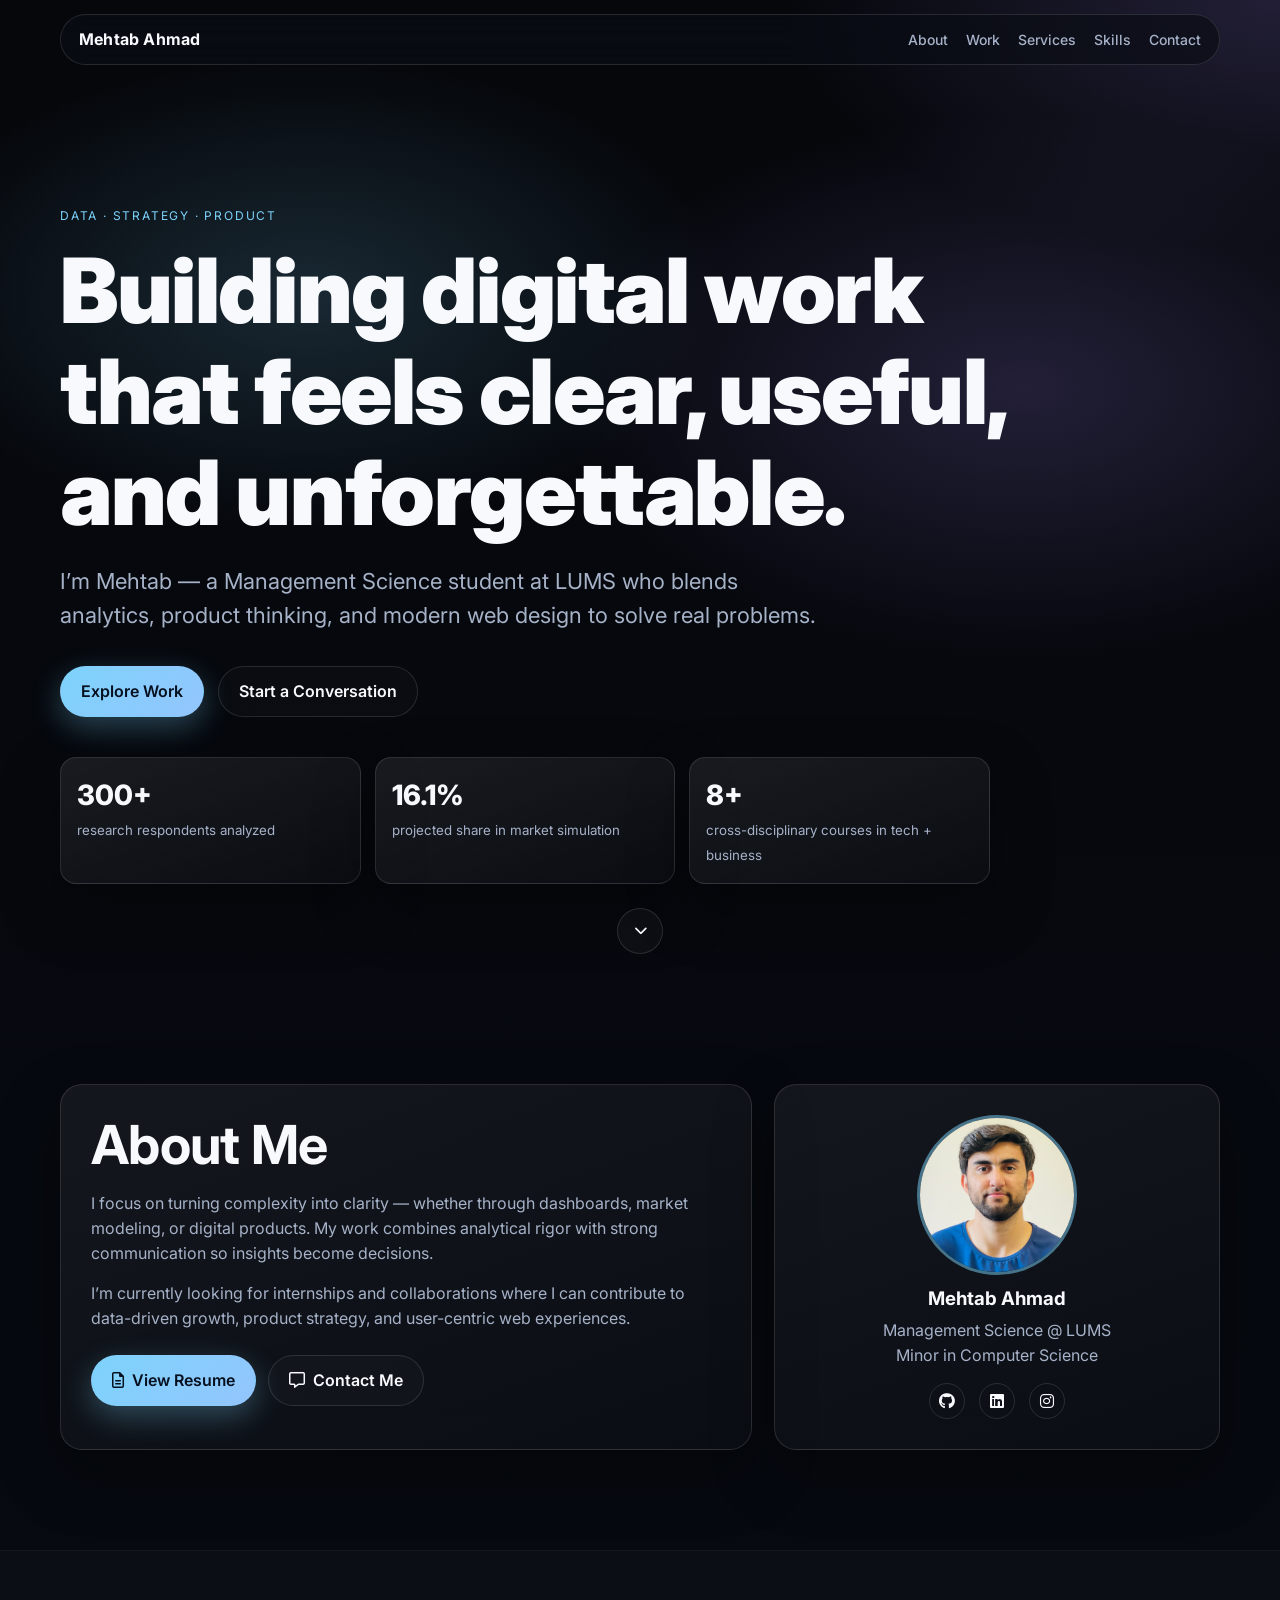
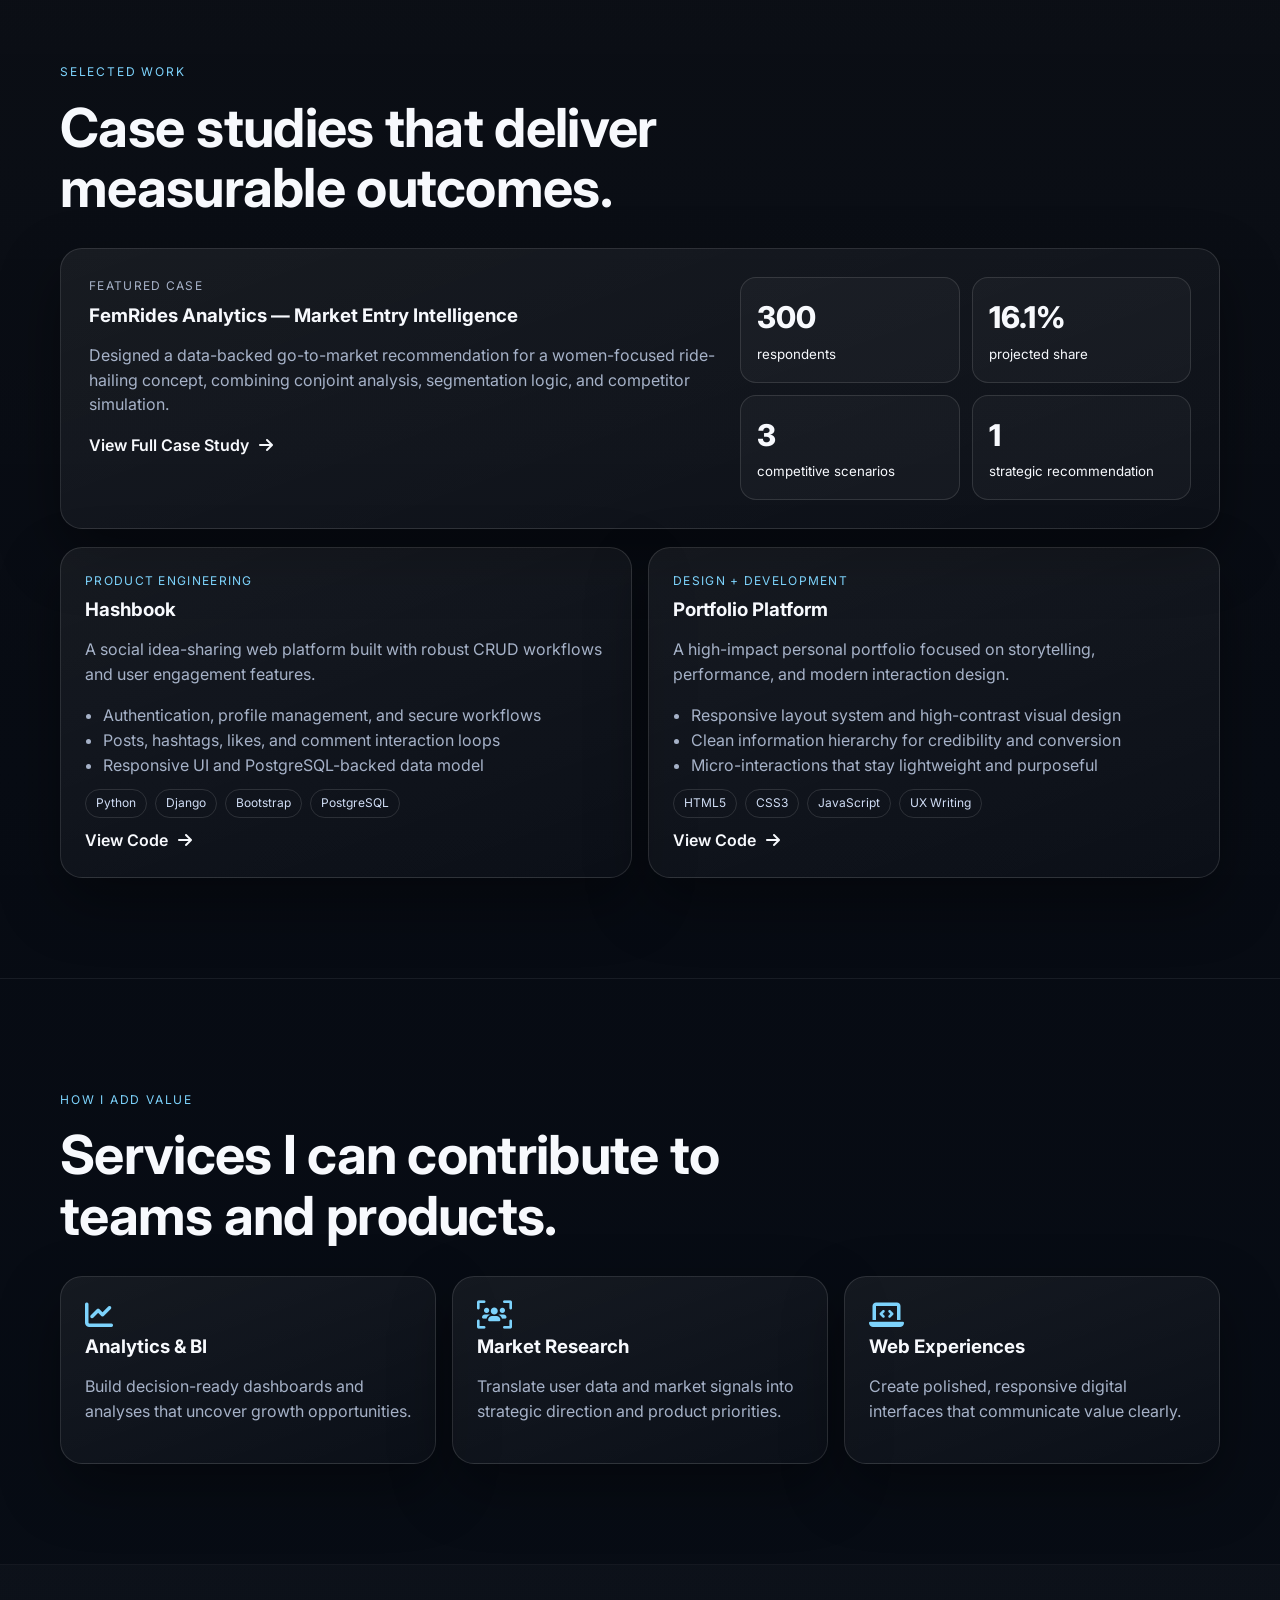
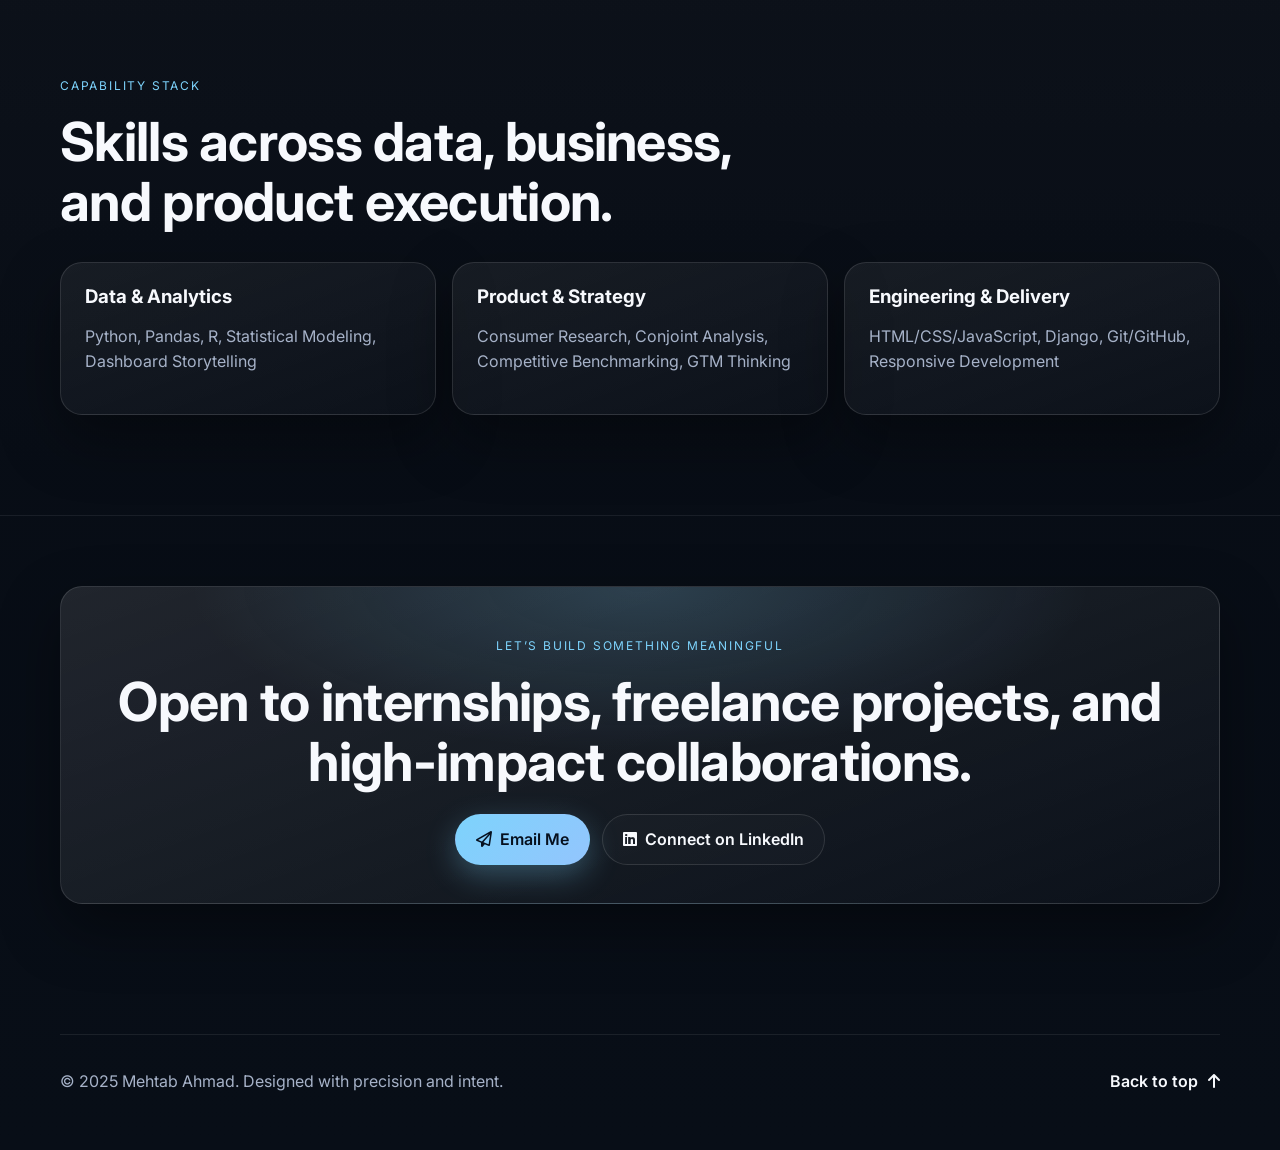
==== commit 1c15fac0: "Create world-class portfolio redesign with premium storytelling UX" ====
--- a/index.html
+++ b/index.html
@@ -3,284 +3,230 @@
 <head>
     <meta charset="utf-8">
     <meta name="viewport" content="width=device-width, initial-scale=1.0">
-    <title>Mehtab Ahmad | Data Analyst & Web Developer</title>
-    <meta name="description" content="Mehtab Ahmad - Management Science student, aspiring data analyst, and web developer. Explore projects, services, and skills in analytics, research, and web development.">
+    <title>Mehtab Ahmad | Data, Product & Digital Experiences</title>
+    <meta name="description" content="Mehtab Ahmad is a Management Science student and emerging data/product builder creating insightful analytics, market research, and high-quality web experiences.">
 
     <!-- Open Graph -->
     <meta property="og:type" content="website">
-    <meta property="og:title" content="Mehtab Ahmad | Data Analyst & Web Developer">
-    <meta property="og:description" content="Portfolio of Mehtab Ahmad featuring analytics, software, and market research projects.">
+    <meta property="og:title" content="Mehtab Ahmad | Data, Product & Digital Experiences">
+    <meta property="og:description" content="Explore projects, case studies, and services across analytics, strategy, and modern web development.">
     <meta property="og:image" content="profile_image.jpg">
 
     <!-- Twitter -->
     <meta name="twitter:card" content="summary_large_image">
-    <meta name="twitter:title" content="Mehtab Ahmad | Data Analyst & Web Developer">
-    <meta name="twitter:description" content="Portfolio of Mehtab Ahmad featuring analytics, software, and market research projects.">
+    <meta name="twitter:title" content="Mehtab Ahmad | Data, Product & Digital Experiences">
+    <meta name="twitter:description" content="Portfolio of Mehtab Ahmad featuring analytics, case studies, and digital products.">
     <meta name="twitter:image" content="profile_image.jpg">
 
-    <!-- Bootstrap & Google Fonts -->
-    <link href="https://cdn.jsdelivr.net/npm/bootstrap@5.3.0/dist/css/bootstrap.min.css" rel="stylesheet">
-    <link href="https://fonts.googleapis.com/css2?family=Inter:wght@300;400;500;700;800&display=swap" rel="stylesheet">
-    <link rel="stylesheet" href="https://cdnjs.cloudflare.com/ajax/libs/font-awesome/6.0.0/css/all.min.css">
-
+    <link rel="preconnect" href="https://fonts.googleapis.com">
+    <link rel="preconnect" href="https://fonts.gstatic.com" crossorigin>
+    <link href="https://fonts.googleapis.com/css2?family=Inter:wght@300;400;500;600;700;800;900&display=swap" rel="stylesheet">
+    <link rel="stylesheet" href="https://cdnjs.cloudflare.com/ajax/libs/font-awesome/6.5.2/css/all.min.css">
     <link rel="stylesheet" href="styles.css">
 </head>
 <body>
     <div class="scroll-progress" aria-hidden="true"></div>
 
-    <header class="top-nav glass-panel">
-        <a href="#home" class="brand">Mehtab Ahmad</a>
-        <nav aria-label="Primary">
-            <a href="#about-me">About</a>
-            <a href="#education">Education</a>
-            <a href="#services">Services</a>
-            <a href="#projects">Projects</a>
-            <a href="#skills">Skills</a>
-            <a href="#contact">Contact</a>
-        </nav>
+    <header class="site-header" id="top">
+        <div class="container nav-wrap">
+            <a href="#home" class="brand">Mehtab Ahmad</a>
+            <button class="nav-toggle" aria-label="Toggle navigation" aria-expanded="false" aria-controls="site-nav">
+                <i class="fa-solid fa-bars"></i>
+            </button>
+            <nav id="site-nav" class="site-nav" aria-label="Primary">
+                <a href="#about">About</a>
+                <a href="#work">Work</a>
+                <a href="#services">Services</a>
+                <a href="#skills">Skills</a>
+                <a href="#contact">Contact</a>
+            </nav>
+        </div>
     </header>
 
     <main>
-        <!-- Hero Section -->
-        <section class="hero-section" id="home">
-            <div class="hero-content">
-                <p class="hero-kicker">Data + Product + Code</p>
-                <h1 class="hero-title">Hi, I'm Mehtab.</h1>
-                <p class="lead">I build data-driven digital experiences that turn insights into impact.</p>
+        <section class="hero" id="home">
+            <div class="hero-bg" aria-hidden="true"></div>
+            <div class="container hero-content reveal-up">
+                <p class="eyebrow">Data · Strategy · Product</p>
+                <h1>Building digital work that feels clear, useful, and unforgettable.</h1>
+                <p class="hero-subtext">
+                    I’m Mehtab — a Management Science student at LUMS who blends analytics, product thinking,
+                    and modern web design to solve real problems.
+                </p>
                 <div class="hero-actions">
-                    <a class="btn btn-custom" href="#about-me">Know More</a>
-                    <a class="btn btn-outline-custom" href="#projects">View Projects</a>
-                </div>
-            </div>
-            <button class="scroll-down" data-target="#about-me" aria-label="Scroll to about section">
-                <i class="fas fa-chevron-down fa-2x text-white"></i>
+                    <a href="#work" class="btn btn-primary">Explore Work</a>
+                    <a href="mailto:itsmehtabahmad@gmail.com" class="btn btn-secondary">Start a Conversation</a>
+                </div>
+                <div class="hero-metrics">
+                    <article><span>300+</span><small>research respondents analyzed</small></article>
+                    <article><span>16.1%</span><small>projected share in market simulation</small></article>
+                    <article><span>8+</span><small>cross-disciplinary courses in tech + business</small></article>
+                </div>
+            </div>
+            <button class="scroll-indicator" data-target="#about" aria-label="Scroll down">
+                <i class="fa-solid fa-chevron-down"></i>
             </button>
         </section>
 
-        <!-- About Section -->
-        <section class="section-container" id="about-me">
+        <section class="section" id="about">
+            <div class="container about-grid">
+                <article class="about-card reveal-up">
+                    <h2>About Me</h2>
+                    <p>
+                        I focus on turning complexity into clarity — whether through dashboards, market modeling,
+                        or digital products. My work combines analytical rigor with strong communication so insights
+                        become decisions.
+                    </p>
+                    <p>
+                        I’m currently looking for internships and collaborations where I can contribute to
+                        data-driven growth, product strategy, and user-centric web experiences.
+                    </p>
+                    <div class="about-actions">
+                        <a href="https://drive.google.com/file/d/10ZuUUtB2A49Ghk9YHQiaur56YnPDoUmm/view" target="_blank" rel="noopener noreferrer" class="btn btn-primary">
+                            <i class="fa-regular fa-file-lines"></i> View Resume
+                        </a>
+                        <a href="#contact" class="btn btn-secondary"><i class="fa-regular fa-message"></i> Contact Me</a>
+                    </div>
+                </article>
+                <aside class="profile-card reveal-up">
+                    <img src="profile_image.jpg" alt="Portrait of Mehtab Ahmad" loading="lazy">
+                    <h3>Mehtab Ahmad</h3>
+                    <p>Management Science @ LUMS<br>Minor in Computer Science</p>
+                    <div class="profile-links">
+                        <a href="https://github.com/mehtabehmad" aria-label="GitHub" rel="noopener noreferrer"><i class="fab fa-github"></i></a>
+                        <a href="https://linkedin.com/in/mehtabehmad" aria-label="LinkedIn" rel="noopener noreferrer"><i class="fab fa-linkedin"></i></a>
+                        <a href="https://instagram.com/mehtabehmad" aria-label="Instagram" rel="noopener noreferrer"><i class="fab fa-instagram"></i></a>
+                    </div>
+                </aside>
+            </div>
+        </section>
+
+        <section class="section alt" id="work">
             <div class="container">
-                <div class="about-card glass-panel reveal-item">
-                    <img src="profile_image.jpg" alt="Portrait of Mehtab Ahmad" class="about-photo" loading="lazy">
-                    <h2 class="section-title">About Me</h2>
-                    <p class="about-text">
-                        A <strong>Management Science student</strong> at <strong>LUMS</strong>, pursuing a minor in <strong>Computer Science</strong>. Passionate about creating <span class="highlight">data-driven solutions</span> and <span class="highlight">web applications</span> that solve real-world problems.
-                    </p>
-                    <p class="about-text">
-                        I enjoy combining market understanding, business strategy, and technology to build products that people genuinely use and trust.
-                    </p>
-                    <div class="about-buttons">
-                        <a href="https://drive.google.com/file/d/10ZuUUtB2A49Ghk9YHQiaur56YnPDoUmm/view"
-                           class="btn-about"
-                           target="_blank"
-                           rel="noopener noreferrer">
-                            <i class="fas fa-file-alt"></i> Resume
+                <div class="section-head reveal-up">
+                    <p class="eyebrow">Selected Work</p>
+                    <h2>Case studies that deliver measurable outcomes.</h2>
+                </div>
+
+                <article class="featured-case reveal-up">
+                    <div>
+                        <p class="tag">Featured Case</p>
+                        <h3>FemRides Analytics — Market Entry Intelligence</h3>
+                        <p>
+                            Designed a data-backed go-to-market recommendation for a women-focused ride-hailing concept,
+                            combining conjoint analysis, segmentation logic, and competitor simulation.
+                        </p>
+                        <a href="https://drive.google.com/file/d/1MaBajfcxYlxzemm_G0NfkrxlOkKXXc4U/view?usp=share_link" target="_blank" rel="noopener noreferrer" class="text-link">
+                            View Full Case Study <i class="fa-solid fa-arrow-right"></i>
                         </a>
-                        <a href="mailto:itsmehtabahmad@gmail.com" class="btn-about">
-                            <i class="fas fa-envelope"></i> Email
-                        </a>
-                    </div>
-                </div>
-            </div>
-        </section>
-
-        <!-- Education Section -->
-        <section class="section-container" id="education">
+                    </div>
+                    <div class="stats-grid">
+                        <article><span>300</span><small>respondents</small></article>
+                        <article><span>16.1%</span><small>projected share</small></article>
+                        <article><span>3</span><small>competitive scenarios</small></article>
+                        <article><span>1</span><small>strategic recommendation</small></article>
+                    </div>
+                </article>
+
+                <div class="projects-grid">
+                    <article class="project-card reveal-up">
+                        <p class="tag">Product Engineering</p>
+                        <h3>Hashbook</h3>
+                        <p class="project-summary">A social idea-sharing web platform built with robust CRUD workflows and user engagement features.</p>
+                        <ul>
+                            <li>Authentication, profile management, and secure workflows</li>
+                            <li>Posts, hashtags, likes, and comment interaction loops</li>
+                            <li>Responsive UI and PostgreSQL-backed data model</li>
+                        </ul>
+                        <div class="chips">
+                            <span>Python</span><span>Django</span><span>Bootstrap</span><span>PostgreSQL</span>
+                        </div>
+                        <a href="https://github.com/mehtabehmad/Hashbook.git" target="_blank" rel="noopener noreferrer" class="text-link">View Code <i class="fa-solid fa-arrow-right"></i></a>
+                    </article>
+
+                    <article class="project-card reveal-up">
+                        <p class="tag">Design + Development</p>
+                        <h3>Portfolio Platform</h3>
+                        <p class="project-summary">A high-impact personal portfolio focused on storytelling, performance, and modern interaction design.</p>
+                        <ul>
+                            <li>Responsive layout system and high-contrast visual design</li>
+                            <li>Clean information hierarchy for credibility and conversion</li>
+                            <li>Micro-interactions that stay lightweight and purposeful</li>
+                        </ul>
+                        <div class="chips">
+                            <span>HTML5</span><span>CSS3</span><span>JavaScript</span><span>UX Writing</span>
+                        </div>
+                        <a href="https://github.com/mehtabehmad/mehtabehmad.github.io.git" target="_blank" rel="noopener noreferrer" class="text-link">View Code <i class="fa-solid fa-arrow-right"></i></a>
+                    </article>
+                </div>
+            </div>
+        </section>
+
+        <section class="section" id="services">
             <div class="container">
-                <h2 class="section-title">Education</h2>
-                <div class="edu-card reveal-item">
-                    <div class="edu-header">
-                        <div class="lums-logo-container">
-                            <img src="lums-logo.png" alt="LUMS Logo" class="lums-logo" loading="lazy">
-                        </div>
-                        <div class="degree-info">
-                            <h3>BSc (Hons.) Management Science</h3>
-                            <div class="edu-institution">Lahore University of Management Sciences</div>
-                        </div>
-                        <div class="edu-timeline">
-                            September 2021 - May 2026<br>
-                            <small>(Expected Graduation)</small>
-                        </div>
-                    </div>
-
-                    <h3 class="edu-subtitle">
-                        <i class="fas fa-book-open"></i>
-                        Key Courses
-                    </h3>
-
-                    <ul class="edu-courses">
-                        <li><i class="fas fa-laptop-code"></i><span class="course-name">Computational Problem Solving</span><span class="course-code course-code-cs100">CS100</span></li>
-                        <li><i class="fas fa-code"></i><span class="course-name">Introduction to Programming</span><span class="course-code course-code-cs200">CS200</span></li>
-                        <li><i class="fas fa-chart-line"></i><span class="course-name">Marketing Models</span><span class="course-code course-code-mktg343">MKTG 343</span></li>
-                        <li><i class="fas fa-comments"></i><span class="course-name">Business Communication</span><span class="course-code course-code-mgmt212">MGMT 212</span></li>
-                        <li><i class="fas fa-chart-bar"></i><span class="course-name">Probability and Statistics</span><span class="course-code course-code-disc203">DISC 203</span></li>
-                        <li><i class="fas fa-shopping-cart"></i><span class="course-name">Principles of Marketing</span><span class="course-code course-code-mktg201">MKTG 201</span></li>
-                        <li><i class="fas fa-database"></i><span class="course-name">Data Analytics for New Product Development</span><span class="course-code course-code-mktg345">MKTG 345</span></li>
-                        <li><i class="fas fa-brain"></i><span class="course-name">Principles and Techniques of Data Science</span><span class="course-code course-code-cs334">CS 334</span></li>
-                    </ul>
-                </div>
-            </div>
-        </section>
-
-        <!-- Services Section -->
-        <section class="section-container" id="services">
+                <div class="section-head reveal-up">
+                    <p class="eyebrow">How I Add Value</p>
+                    <h2>Services I can contribute to teams and products.</h2>
+                </div>
+                <div class="services-grid">
+                    <article class="service-card reveal-up">
+                        <i class="fa-solid fa-chart-line"></i>
+                        <h3>Analytics & BI</h3>
+                        <p>Build decision-ready dashboards and analyses that uncover growth opportunities.</p>
+                    </article>
+                    <article class="service-card reveal-up">
+                        <i class="fa-solid fa-users-viewfinder"></i>
+                        <h3>Market Research</h3>
+                        <p>Translate user data and market signals into strategic direction and product priorities.</p>
+                    </article>
+                    <article class="service-card reveal-up">
+                        <i class="fa-solid fa-laptop-code"></i>
+                        <h3>Web Experiences</h3>
+                        <p>Create polished, responsive digital interfaces that communicate value clearly.</p>
+                    </article>
+                </div>
+            </div>
+        </section>
+
+        <section class="section alt" id="skills">
             <div class="container">
-                <h2 class="section-title">What I Can Help You Build</h2>
-                <div class="services-grid">
-                    <article class="service-card reveal-item">
-                        <i class="fas fa-chart-pie"></i>
-                        <h3>Analytics & Dashboards</h3>
-                        <p>End-to-end analysis with actionable KPIs, visual storytelling, and executive-ready insights.</p>
-                    </article>
-                    <article class="service-card reveal-item">
-                        <i class="fas fa-lightbulb"></i>
-                        <h3>Research & Strategy</h3>
-                        <p>Consumer research, conjoint analysis, and market simulations for product and growth decisions.</p>
-                    </article>
-                    <article class="service-card reveal-item">
-                        <i class="fas fa-laptop-code"></i>
-                        <h3>Web Product Development</h3>
-                        <p>Responsive web experiences with clean design systems, robust functionality, and conversion-focused UX.</p>
-                    </article>
-                </div>
-            </div>
-        </section>
-
-        <!-- Projects Section -->
-        <section class="section-container" id="projects">
-            <div class="container">
-                <h2 class="section-title">Projects</h2>
-
-                <aside class="cta-banner glass-panel reveal-item">
-                    <div>
-                        <h3>Looking for an intern or collaborator?</h3>
-                        <p>I’m currently open to internships and project-based collaborations in analytics, product, and web development.</p>
-                    </div>
-                    <a href="mailto:itsmehtabahmad@gmail.com" class="btn-about">Let's Talk</a>
-                </aside>
-
-                <article class="featured-project reveal-item">
-                    <div class="featured-label">Featured Case Study</div>
-                    <h3>FemRides Analytics — Choice Modeling for Market Entry</h3>
-                    <p>
-                        Built a data-backed market entry case using conjoint analysis and simulation modeling to evaluate a women-focused ride-hailing service.
-                    </p>
-                    <div class="metric-grid">
-                        <div class="metric-item"><span>300</span><small>Survey respondents</small></div>
-                        <div class="metric-item"><span>16.1%</span><small>Projected market share</small></div>
-                        <div class="metric-item"><span>3</span><small>Competitors benchmarked</small></div>
-                    </div>
-                </article>
-
-                <div class="projects-grid">
-                    <article class="project-card reveal-item">
-                        <span class="project-tag personal-tag">Personal</span>
-                        <h3><i class="fas fa-hashtag"></i> Hashbook</h3>
-                        <div class="project-tech">
-                            <span class="tech-item">Python</span>
-                            <span class="tech-item">Django</span>
-                            <span class="tech-item">Bootstrap</span>
-                            <span class="tech-item">PostgreSQL</span>
-                        </div>
-                        <div class="project-description">
-                            <p>A dynamic idea-sharing platform featuring:</p>
-                            <ul class="project-features">
-                                <li>User authentication and profile management</li>
-                                <li>Full CRUD functionality for posts</li>
-                                <li>Interactive social features (likes, comments, hashtags)</li>
-                                <li>Responsive and mobile-friendly UI with Bootstrap</li>
-                                <li>Optimized database management using PostgreSQL</li>
-                            </ul>
-                        </div>
-                        <button class="read-more" type="button">Read More</button>
-                        <a href="https://github.com/mehtabehmad/Hashbook.git" class="project-link" target="_blank" rel="noopener noreferrer">
-                            <i class="fab fa-github"></i> View Code
-                        </a>
-                    </article>
-
-                    <article class="project-card reveal-item">
-                        <span class="project-tag academic-tag">Academic</span>
-                        <h3><i class="fas fa-car-side"></i> FemRides Analytics</h3>
-                        <div class="project-tech">
-                            <span class="tech-item">R Programming</span>
-                            <span class="tech-item">Sawtooth</span>
-                            <span class="tech-item">mlogit</span>
-                            <span class="tech-item">Market Research</span>
-                            <span class="tech-item">Data Analysis</span>
-                        </div>
-                        <div class="project-description">
-                            <p>Women-focused ride-hailing service analysis featuring:</p>
-                            <ul class="project-features">
-                                <li>Choice-based conjoint analysis (300 respondents)</li>
-                                <li>Market share simulation model (16.1% projected)</li>
-                                <li>Competitive benchmarking vs Yango/InDriver/Careem</li>
-                                <li>Dynamic pricing strategy development</li>
-                            </ul>
-                        </div>
-                        <button class="read-more" type="button">Read More</button>
-                        <a href="https://drive.google.com/file/d/1MaBajfcxYlxzemm_G0NfkrxlOkKXXc4U/view?usp=share_link" class="project-link" target="_blank" rel="noopener noreferrer">
-                            <i class="fas fa-file-alt"></i> View Project
-                        </a>
-                    </article>
-
-                    <article class="project-card reveal-item">
-                        <span class="project-tag personal-tag">Personal</span>
-                        <h3><i class="fas fa-laptop-code"></i> Portfolio Website</h3>
-                        <div class="project-tech">
-                            <span class="tech-item">HTML5</span>
-                            <span class="tech-item">CSS3</span>
-                            <span class="tech-item">JavaScript</span>
-                            <span class="tech-item">Bootstrap</span>
-                            <span class="tech-item">Responsive Design</span>
-                        </div>
-                        <div class="project-description">
-                            <p>A modern, responsive portfolio website featuring:</p>
-                            <ul class="project-features">
-                                <li>Dynamic education section with animated course cards</li>
-                                <li>Interactive project showcase with GitHub links</li>
-                                <li>Skills matrix with hover effects</li>
-                                <li>Mobile-first responsive layout</li>
-                                <li>Custom gradient-based theme</li>
-                            </ul>
-                        </div>
-                        <button class="read-more" type="button">Read More</button>
-                        <a href="https://github.com/mehtabehmad/mehtabehmad.github.io.git" class="project-link" target="_blank" rel="noopener noreferrer">
-                            <i class="fab fa-github"></i> View Code
-                        </a>
-                    </article>
-                </div>
-            </div>
-        </section>
-
-        <!-- Skills Section -->
-        <section class="section-container" id="skills">
-            <div class="container">
-                <h2 class="section-title">Skills</h2>
-                <div class="skills-grid">
-                    <article class="skill-card reveal-item"><i class="fas fa-brain"></i><h3>Problem Solving</h3><p>Algorithmic thinking & analysis</p></article>
-                    <article class="skill-card reveal-item"><i class="fas fa-database"></i><h3>Data Analysis</h3><p>Python, Pandas, Matplotlib, R</p></article>
-                    <article class="skill-card reveal-item"><i class="fas fa-code"></i><h3>Web Development</h3><p>Django, Bootstrap, HTML/CSS</p></article>
-                    <article class="skill-card reveal-item"><i class="fas fa-chart-bar"></i><h3>Business Analytics</h3><p>Excel, Power BI</p></article>
-                    <article class="skill-card reveal-item"><i class="fas fa-users"></i><h3>Interpersonal Skills</h3><p>Presentation & Communication</p></article>
-                    <article class="skill-card reveal-item"><i class="fas fa-code-branch"></i><h3>Version Control</h3><p>Git, GitHub</p></article>
+                <div class="section-head reveal-up">
+                    <p class="eyebrow">Capability Stack</p>
+                    <h2>Skills across data, business, and product execution.</h2>
+                </div>
+                <div class="skills-layout">
+                    <article class="skill-column reveal-up">
+                        <h3>Data & Analytics</h3>
+                        <p>Python, Pandas, R, Statistical Modeling, Dashboard Storytelling</p>
+                    </article>
+                    <article class="skill-column reveal-up">
+                        <h3>Product & Strategy</h3>
+                        <p>Consumer Research, Conjoint Analysis, Competitive Benchmarking, GTM Thinking</p>
+                    </article>
+                    <article class="skill-column reveal-up">
+                        <h3>Engineering & Delivery</h3>
+                        <p>HTML/CSS/JavaScript, Django, Git/GitHub, Responsive Development</p>
+                    </article>
+                </div>
+            </div>
+        </section>
+
+        <section class="section cta" id="contact">
+            <div class="container cta-card reveal-up">
+                <p class="eyebrow">Let’s Build Something Meaningful</p>
+                <h2>Open to internships, freelance projects, and high-impact collaborations.</h2>
+                <div class="cta-actions">
+                    <a href="mailto:itsmehtabahmad@gmail.com" class="btn btn-primary"><i class="fa-regular fa-paper-plane"></i> Email Me</a>
+                    <a href="https://linkedin.com/in/mehtabehmad" target="_blank" rel="noopener noreferrer" class="btn btn-secondary"><i class="fab fa-linkedin"></i> Connect on LinkedIn</a>
                 </div>
             </div>
         </section>
     </main>
 
-    <!-- Footer -->
-    <footer class="footer" id="contact">
-        <p>&copy; 2025 Mehtab Ahmad</p>
-        <div>
-            <a href="https://github.com/mehtabehmad" class="mx-2" aria-label="Visit Mehtab Ahmad's GitHub" rel="noopener noreferrer">
-                <i class="fab fa-github fa-2x"></i>
-            </a>
-            <a href="https://linkedin.com/in/mehtabehmad" class="mx-2" aria-label="Visit Mehtab Ahmad's LinkedIn" rel="noopener noreferrer">
-                <i class="fab fa-linkedin fa-2x"></i>
-            </a>
-            <a href="https://instagram.com/mehtabehmad" class="mx-2" aria-label="Visit Mehtab Ahmad's Instagram" rel="noopener noreferrer">
-                <i class="fab fa-instagram fa-2x"></i>
-            </a>
+    <footer class="site-footer">
+        <div class="container footer-wrap">
+            <p>© 2025 Mehtab Ahmad. Designed with precision and intent.</p>
+            <a href="#top" class="text-link">Back to top <i class="fa-solid fa-arrow-up"></i></a>
         </div>
     </footer>
 
--- a/styles.css
+++ b/styles.css
@@ -1,15 +1,16 @@
 :root {
-    --bg: #070b14;
-    --bg-soft: #0f1628;
-    --card: rgba(255, 255, 255, 0.06);
-    --card-strong: #131d35;
-    --text: #ecf1ff;
-    --text-muted: #a8b4cf;
-    --primary: #66a3ff;
-    --secondary: #7ef2ff;
-    --accent: #9f7bff;
-    --border: rgba(255, 255, 255, 0.14);
-    --shadow: 0 20px 60px rgba(0, 0, 0, 0.35);
+    --bg: #05070b;
+    --panel: #0d1118;
+    --panel-soft: #121826;
+    --text: #f7f9fd;
+    --muted: #a6b2c8;
+    --line: rgba(255, 255, 255, 0.12);
+    --accent: #7dd3fc;
+    --accent-2: #a78bfa;
+    --accent-3: #34d399;
+    --shadow: 0 24px 60px rgba(0, 0, 0, 0.38);
+    --radius: 22px;
+    --container: 1160px;
 }
 
 * { box-sizing: border-box; }
@@ -21,12 +22,17 @@
 
 body {
     font-family: 'Inter', sans-serif;
-    color: var(--text);
     background:
-        radial-gradient(circle at 15% 20%, rgba(126, 242, 255, 0.12), transparent 28%),
-        radial-gradient(circle at 80% 10%, rgba(159, 123, 255, 0.16), transparent 30%),
-        linear-gradient(160deg, var(--bg) 0%, #0a1223 45%, #0d1931 100%);
-    scroll-behavior: smooth;
+        radial-gradient(1200px 500px at 10% -10%, rgba(125, 211, 252, 0.14), transparent 55%),
+        radial-gradient(1000px 500px at 100% 0%, rgba(167, 139, 250, 0.18), transparent 50%),
+        linear-gradient(180deg, #05070b 0%, #070b13 55%, #080e17 100%);
+    color: var(--text);
+    line-height: 1.55;
+}
+
+.container {
+    width: min(var(--container), calc(100% - 40px));
+    margin-inline: auto;
 }
 
 .scroll-progress {
@@ -35,525 +41,460 @@
     left: 0;
     height: 3px;
     width: 0;
-    background: linear-gradient(90deg, var(--secondary), var(--primary), var(--accent));
-    z-index: 9999;
-}
-
-.glass-panel {
-    border: 1px solid var(--border);
-    background: rgba(9, 14, 27, 0.62);
-    box-shadow: var(--shadow);
-    backdrop-filter: blur(12px);
-    -webkit-backdrop-filter: blur(12px);
-}
-
-.top-nav {
+    z-index: 2000;
+    background: linear-gradient(90deg, var(--accent), var(--accent-2), var(--accent-3));
+}
+
+.site-header {
     position: sticky;
-    top: 16px;
-    z-index: 1000;
-    margin: 16px auto 0;
-    width: min(1120px, calc(100% - 32px));
-    border-radius: 18px;
-    display: flex;
+    top: 14px;
+    z-index: 1500;
+}
+
+.nav-wrap {
+    margin-top: 14px;
+    border: 1px solid var(--line);
+    border-radius: 999px;
+    backdrop-filter: blur(14px);
+    -webkit-backdrop-filter: blur(14px);
+    background: rgba(10, 14, 22, 0.7);
+    display: flex;
+    align-items: center;
     justify-content: space-between;
+    gap: 20px;
+    padding: 12px 18px;
+}
+
+.brand {
+    color: var(--text);
+    text-decoration: none;
+    font-weight: 700;
+    letter-spacing: 0.2px;
+}
+
+.site-nav {
+    display: flex;
     align-items: center;
-    padding: 12px 20px;
-}
-
-.top-nav .brand {
-    color: white;
-    font-weight: 700;
-    text-decoration: none;
-    letter-spacing: 0.2px;
-}
-
-.top-nav nav {
-    display: flex;
-    gap: 16px;
-    flex-wrap: wrap;
-    justify-content: flex-end;
-}
-
-.top-nav nav a {
-    color: var(--text-muted);
+    gap: 18px;
+}
+
+.site-nav a {
+    color: var(--muted);
     text-decoration: none;
     font-size: 14px;
     font-weight: 500;
-    transition: 0.25s ease;
-}
-
-.top-nav nav a:hover,
-.top-nav nav a:focus-visible {
-    color: white;
-}
-
-.section-container {
+    transition: color 0.2s ease;
+}
+
+.site-nav a:hover,
+.site-nav a:focus-visible { color: var(--text); }
+
+.nav-toggle {
+    display: none;
+    border: 1px solid var(--line);
+    color: var(--text);
+    background: transparent;
+    width: 40px;
+    height: 40px;
+    border-radius: 10px;
+}
+
+.hero {
     min-height: 100vh;
-    display: flex;
-    align-items: center;
-    justify-content: center;
-    padding: 88px 20px;
-    opacity: 0;
-    transform: translateY(22px);
-    transition: 0.7s ease;
-}
-
-.section-container.visible {
-    opacity: 1;
-    transform: translateY(0);
-}
-
-.hero-section {
-    min-height: calc(100vh - 80px);
     display: grid;
     place-items: center;
-    text-align: center;
     position: relative;
-    padding: 30px 20px;
-}
-
-.hero-content {
-    max-width: 900px;
-}
-
-.hero-kicker {
+    overflow: hidden;
+    padding: 130px 0 100px;
+}
+
+.hero-bg {
+    position: absolute;
+    inset: 0;
+    background:
+        radial-gradient(600px 340px at 24% 25%, rgba(125, 211, 252, 0.16), transparent 70%),
+        radial-gradient(650px 380px at 80% 35%, rgba(167, 139, 250, 0.18), transparent 72%);
+    pointer-events: none;
+}
+
+.hero-content { position: relative; }
+
+.eyebrow {
     display: inline-block;
-    color: var(--secondary);
-    font-size: 14px;
-    letter-spacing: 1.6px;
     text-transform: uppercase;
-    border: 1px solid rgba(126, 242, 255, 0.4);
+    letter-spacing: 1.8px;
+    font-size: 12px;
+    color: var(--accent);
+    margin-bottom: 16px;
+}
+
+h1, h2, h3 { line-height: 1.12; margin: 0; }
+
+.hero h1 {
+    font-size: clamp(42px, 8vw, 90px);
+    max-width: 980px;
+    font-weight: 900;
+    letter-spacing: -1.4px;
+}
+
+.hero-subtext {
+    margin-top: 20px;
+    color: var(--muted);
+    max-width: 760px;
+    font-size: clamp(16px, 2vw, 22px);
+}
+
+.hero-actions {
+    margin-top: 34px;
+    display: flex;
+    flex-wrap: wrap;
+    gap: 14px;
+}
+
+.btn {
+    text-decoration: none;
     border-radius: 999px;
-    padding: 8px 14px;
-}
-
-.hero-title {
-    font-size: clamp(42px, 8vw, 92px);
-    font-weight: 800;
-    line-height: 1.02;
-    margin: 20px 0 12px;
-}
-
-.lead {
-    color: var(--text-muted);
-    font-size: clamp(16px, 2vw, 24px);
-    margin-bottom: 26px;
-}
-
-.hero-actions {
-    display: flex;
-    justify-content: center;
-    gap: 14px;
-    flex-wrap: wrap;
-}
-
-.btn-custom,
-.btn-outline-custom,
-.btn-about {
-    border-radius: 999px;
-    padding: 12px 22px;
+    padding: 12px 20px;
     font-weight: 600;
-    text-decoration: none;
-    transition: 0.25s ease;
+    border: 1px solid transparent;
+    transition: transform 0.2s ease, box-shadow 0.2s ease, border-color 0.2s ease;
     display: inline-flex;
     align-items: center;
     gap: 8px;
-    border: 1px solid transparent;
-}
-
-.btn-custom,
-.btn-about {
-    color: #091226;
-    background: linear-gradient(135deg, var(--secondary), var(--primary));
-}
-
-.btn-custom:hover,
-.btn-about:hover {
-    transform: translateY(-2px);
-    box-shadow: 0 12px 20px rgba(102, 163, 255, 0.2);
-}
-
-.btn-outline-custom {
-    color: var(--text);
-    border-color: rgba(255, 255, 255, 0.35);
-}
-
-.btn-outline-custom:hover {
-    color: white;
-    border-color: rgba(255, 255, 255, 0.7);
-}
-
-.scroll-down {
+}
+
+.btn:hover { transform: translateY(-2px); }
+
+.btn-primary {
+    color: #06101e;
+    background: linear-gradient(135deg, var(--accent), #93c5fd);
+    box-shadow: 0 10px 30px rgba(125, 211, 252, 0.3);
+}
+
+.btn-secondary {
+    color: var(--text);
+    border-color: var(--line);
+    background: rgba(255, 255, 255, 0.02);
+}
+
+.hero-metrics {
+    margin-top: 40px;
+    display: grid;
+    grid-template-columns: repeat(auto-fit, minmax(190px, 1fr));
+    gap: 14px;
+    max-width: 930px;
+}
+
+.hero-metrics article {
+    border: 1px solid var(--line);
+    background: linear-gradient(160deg, rgba(255,255,255,0.08), rgba(255,255,255,0.02));
+    box-shadow: var(--shadow);
+    border-radius: 16px;
+    padding: 16px;
+}
+
+.hero-metrics span {
+    display: block;
+    font-size: 28px;
+    font-weight: 800;
+}
+
+.hero-metrics small { color: var(--muted); }
+
+.scroll-indicator {
     position: absolute;
-    bottom: 22px;
+    bottom: 30px;
     left: 50%;
     transform: translateX(-50%);
-    background: transparent;
-    border: none;
+    border: 1px solid var(--line);
+    border-radius: 999px;
+    width: 46px;
+    height: 46px;
+    color: var(--text);
+    background: rgba(255, 255, 255, 0.03);
     cursor: pointer;
-    animation: bounce 2s infinite;
-}
-
-@keyframes bounce {
-    0%,20%,50%,80%,100% { transform: translateX(-50%) translateY(0); }
-    40% { transform: translateX(-50%) translateY(-10px); }
-    60% { transform: translateX(-50%) translateY(-5px); }
-}
-
-.section-title {
+}
+
+.section {
+    padding: 100px 0;
+}
+
+.section.alt {
+    background: linear-gradient(180deg, rgba(255,255,255,0.02), rgba(255,255,255,0));
+    border-top: 1px solid rgba(255,255,255,0.05);
+    border-bottom: 1px solid rgba(255,255,255,0.05);
+}
+
+.section-head {
+    max-width: 760px;
+    margin-bottom: 30px;
+}
+
+.section h2 {
+    font-size: clamp(30px, 4.2vw, 56px);
+    letter-spacing: -0.7px;
+}
+
+.about-grid {
+    display: grid;
+    grid-template-columns: 1.55fr 1fr;
+    gap: 22px;
+}
+
+.about-card,
+.profile-card,
+.featured-case,
+.project-card,
+.service-card,
+.skill-column,
+.cta-card {
+    border: 1px solid var(--line);
+    border-radius: var(--radius);
+    background: linear-gradient(160deg, rgba(255,255,255,0.06), rgba(255,255,255,0.02));
+    box-shadow: var(--shadow);
+}
+
+.about-card,
+.profile-card { padding: 30px; }
+
+.about-card p { color: var(--muted); }
+
+.about-actions {
+    margin-top: 24px;
+    display: flex;
+    flex-wrap: wrap;
+    gap: 12px;
+}
+
+.profile-card {
     text-align: center;
-    font-size: clamp(30px, 4vw, 46px);
-    margin-bottom: 36px;
+    display: flex;
+    flex-direction: column;
+    align-items: center;
+    justify-content: center;
+}
+
+.profile-card img {
+    width: 160px;
+    height: 160px;
+    object-fit: cover;
+    border-radius: 50%;
+    border: 3px solid rgba(125, 211, 252, 0.5);
+    margin-bottom: 14px;
+}
+
+.profile-card p { color: var(--muted); margin: 8px 0 0; }
+
+.profile-links {
+    margin-top: 16px;
+    display: flex;
+    gap: 14px;
+}
+
+.profile-links a {
+    width: 36px;
+    height: 36px;
+    border-radius: 50%;
+    display: grid;
+    place-items: center;
+    color: var(--text);
+    text-decoration: none;
+    border: 1px solid var(--line);
+}
+
+.featured-case {
+    padding: 28px;
+    margin-bottom: 18px;
+    display: grid;
+    grid-template-columns: 1.4fr 1fr;
+    gap: 20px;
+}
+
+.tag {
+    font-size: 12px;
+    color: var(--accent);
+    text-transform: uppercase;
+    letter-spacing: 1.3px;
+    margin: 0 0 10px;
+}
+
+.featured-case p,
+.project-summary,
+.project-card ul,
+.service-card p,
+.skill-column p,
+.footer-wrap p { color: var(--muted); }
+
+.stats-grid {
+    display: grid;
+    grid-template-columns: repeat(2, minmax(0, 1fr));
+    gap: 12px;
+}
+
+.stats-grid article {
+    border: 1px solid var(--line);
+    border-radius: 16px;
+    background: rgba(255, 255, 255, 0.03);
+    padding: 16px;
+}
+
+.stats-grid span {
+    display: block;
+    font-size: 30px;
     font-weight: 800;
 }
 
-.section-title::after {
-    content: '';
-    display: block;
-    width: 74px;
-    height: 3px;
-    margin: 12px auto 0;
-    border-radius: 999px;
-    background: linear-gradient(90deg, var(--secondary), var(--accent));
-}
-
-.about-card,
-.edu-card,
-.cta-banner,
-.featured-project,
+.projects-grid,
+.services-grid,
+.skills-layout {
+    display: grid;
+    gap: 16px;
+}
+
+.projects-grid {
+    grid-template-columns: repeat(2, minmax(0, 1fr));
+}
+
 .project-card,
-.skill-card,
-.service-card {
-    border-radius: 20px;
-    border: 1px solid var(--border);
-    background: linear-gradient(165deg, rgba(255,255,255,0.06), rgba(255,255,255,0.02));
-    box-shadow: var(--shadow);
-}
-
-.about-card {
-    padding: 36px;
-    text-align: center;
-    max-width: 860px;
-    margin: 0 auto;
-}
-
-.about-photo {
-    width: 150px;
-    height: 150px;
-    border-radius: 50%;
-    object-fit: cover;
-    margin-bottom: 16px;
-    border: 3px solid rgba(126, 242, 255, 0.65);
-}
-
-.about-text,
-.edu-institution,
-.service-card p,
-.cta-banner p,
-.featured-project p,
-.skill-card p {
-    color: var(--text-muted);
-}
-
-.highlight {
-    color: white;
-}
-
-.about-buttons {
-    margin-top: 24px;
-    display: flex;
-    justify-content: center;
-    gap: 14px;
+.service-card,
+.skill-column { padding: 24px; }
+
+.project-card ul {
+    margin: 12px 0;
+    padding-left: 18px;
+}
+
+.chips {
+    display: flex;
     flex-wrap: wrap;
-}
-
-.edu-card {
-    padding: 32px;
-}
-
-.edu-header {
-    display: grid;
-    grid-template-columns: auto 1fr auto;
-    gap: 20px;
-    align-items: center;
-}
-
-.lums-logo-container {
-    width: 110px;
-    height: 110px;
-    background: white;
-    border-radius: 14px;
-    padding: 14px;
-    display: grid;
-    place-items: center;
-}
-
-.lums-logo {
-    max-width: 100%;
-    height: auto;
-}
-
-.degree-info {
-    padding: 0 20px;
-    border-inline: 1px solid var(--border);
-}
-
-.edu-timeline {
-    padding: 12px 18px;
-    border-radius: 999px;
-    background: linear-gradient(130deg, rgba(126, 242, 255, 0.2), rgba(159, 123, 255, 0.25));
-    border: 1px solid var(--border);
-    text-align: center;
-    font-size: 14px;
-}
-
-.edu-subtitle {
-    margin-top: 28px;
-    font-size: 21px;
-}
-
-.edu-courses {
-    display: grid;
-    grid-template-columns: repeat(auto-fit, minmax(280px, 1fr));
-    gap: 12px;
-    padding-left: 0;
-}
-
-.edu-courses li {
-    list-style: none;
-    display: flex;
-    align-items: center;
-    gap: 10px;
-    justify-content: space-between;
-    background: rgba(255,255,255,0.04);
-    padding: 12px 14px;
-    border-radius: 10px;
-    color: #d5def2;
-}
-
-.course-name { flex: 1; }
-
-.course-code {
+    gap: 8px;
+    margin-bottom: 10px;
+}
+
+.chips span {
     padding: 4px 10px;
+    border: 1px solid var(--line);
     border-radius: 999px;
     font-size: 12px;
+    color: #d0ddf5;
+}
+
+.text-link {
+    color: var(--text);
+    text-decoration: none;
     font-weight: 600;
-    color: white;
-}
-
-.course-code-cs100 { background: linear-gradient(45deg, #FF512F, #F09819); }
-.course-code-cs200 { background: linear-gradient(45deg, #1E90FF, #00BFFF); }
-.course-code-mktg343 { background: linear-gradient(45deg, #FF416C, #FF4B2B); }
-.course-code-mgmt212 { background: linear-gradient(45deg, #00b09b, #96c93d); }
-.course-code-disc203 { background: linear-gradient(45deg, #da22ff, #9733ee); }
-.course-code-mktg201 { background: linear-gradient(45deg, #f46b45, #eea849); }
-.course-code-mktg345 { background: linear-gradient(45deg, #1D976C, #93F9B9); }
-.course-code-cs334 { background: linear-gradient(45deg, #8E2DE2, #4A00E0); }
-
-.services-grid,
-.skills-grid,
-.projects-grid {
-    display: grid;
-    gap: 20px;
-}
-
-.services-grid {
-    grid-template-columns: repeat(auto-fit, minmax(250px, 1fr));
-}
-
-.service-card {
-    padding: 24px;
-}
-
-.service-card i,
-.skill-card i {
-    font-size: 30px;
-    color: var(--secondary);
-}
-
-.cta-banner {
-    margin-bottom: 22px;
-    padding: 24px;
+}
+
+.text-link i { margin-left: 6px; }
+
+.services-grid { grid-template-columns: repeat(3, minmax(0, 1fr)); }
+
+.service-card i {
+    font-size: 28px;
+    color: var(--accent);
+    margin-bottom: 8px;
+}
+
+.skills-layout { grid-template-columns: repeat(3, minmax(0, 1fr)); }
+
+.cta {
+    padding-top: 70px;
+}
+
+.cta-card {
+    text-align: center;
+    padding: 38px;
+    background:
+        radial-gradient(600px 220px at 50% 0%, rgba(125,211,252,0.18), transparent 75%),
+        linear-gradient(160deg, rgba(255,255,255,0.1), rgba(255,255,255,0.02));
+}
+
+.cta-actions {
+    margin-top: 22px;
+    display: flex;
+    justify-content: center;
+    flex-wrap: wrap;
+    gap: 12px;
+}
+
+.site-footer {
+    padding: 30px 0 40px;
+}
+
+.footer-wrap {
     display: flex;
     justify-content: space-between;
     align-items: center;
     gap: 16px;
-}
-
-.featured-project {
-    margin-bottom: 24px;
-    padding: 24px;
-}
-
-.featured-label {
-    color: var(--secondary);
-    text-transform: uppercase;
-    letter-spacing: 1.4px;
-    font-size: 12px;
-    margin-bottom: 8px;
-}
-
-.metric-grid {
-    display: grid;
-    grid-template-columns: repeat(auto-fit, minmax(140px, 1fr));
-    gap: 12px;
-    margin-top: 14px;
-}
-
-.metric-item {
-    padding: 14px;
-    border-radius: 12px;
-    background: rgba(255,255,255,0.04);
-}
-
-.metric-item span {
-    display: block;
-    font-size: 28px;
-    font-weight: 800;
-}
-
-.metric-item small { color: var(--text-muted); }
-
-.projects-grid {
-    grid-template-columns: repeat(auto-fit, minmax(280px, 1fr));
-}
-
-.project-card {
-    padding: 22px;
-    transition: 0.25s ease;
-}
-
-.project-card:hover,
-.skill-card:hover,
-.service-card:hover {
-    transform: translateY(-4px);
-}
-
-.project-tag {
-    display: inline-block;
-    padding: 6px 12px;
-    border-radius: 999px;
-    font-size: 12px;
-    font-weight: 700;
-    margin-bottom: 12px;
-}
-
-.academic-tag { background: linear-gradient(45deg, #3a72ff, #7f65ff); }
-.personal-tag { background: linear-gradient(45deg, #00b9ff, #00e6d1); color: #062028; }
-
-.project-tech {
-    display: flex;
-    flex-wrap: wrap;
-    gap: 8px;
-    margin: 12px 0;
-}
-
-.tech-item {
-    font-size: 12px;
-    border: 1px solid var(--border);
-    padding: 5px 10px;
-    border-radius: 999px;
-    color: #d2dcf4;
-}
-
-.project-description {
-    max-height: 100px;
-    overflow: hidden;
-    position: relative;
-    transition: max-height 0.25s ease;
-}
-
-.project-description::after {
-    content: '';
-    position: absolute;
-    left: 0;
-    right: 0;
-    bottom: 0;
-    height: 34px;
-    background: linear-gradient(to bottom, rgba(8, 12, 21, 0), rgba(8, 12, 21, 1));
-}
-
-.project-card.expanded .project-description {
-    max-height: 500px;
-}
-
-.project-card.expanded .project-description::after {
-    display: none;
-}
-
-.project-features {
-    margin: 0;
-    padding-left: 18px;
-}
-
-.read-more {
-    margin-top: 10px;
-    background: none;
-    border: none;
-    color: var(--secondary);
-    cursor: pointer;
-    padding: 0;
-    font-weight: 600;
-}
-
-.project-link {
-    margin-top: 12px;
-    color: white;
-    text-decoration: none;
-    display: inline-flex;
-    gap: 8px;
-    align-items: center;
-}
-
-.skills-grid {
-    grid-template-columns: repeat(auto-fit, minmax(220px, 1fr));
-}
-
-.skill-card {
-    padding: 22px;
-    text-align: center;
-}
-
-.footer {
-    text-align: center;
-    padding: 30px;
-    color: var(--text-muted);
-}
-
-.footer a {
-    color: var(--text);
-    text-decoration: none !important;
-}
-
-.footer a:hover { color: var(--secondary); }
-
-@media (max-width: 900px) {
-    .top-nav {
+    border-top: 1px solid rgba(255,255,255,0.08);
+    padding-top: 18px;
+}
+
+.reveal-up {
+    opacity: 0;
+    transform: translateY(18px);
+    transition: opacity 0.7s ease, transform 0.7s ease;
+}
+
+.reveal-up.visible {
+    opacity: 1;
+    transform: translateY(0);
+}
+
+@media (max-width: 980px) {
+    .about-grid,
+    .featured-case,
+    .projects-grid,
+    .services-grid,
+    .skills-layout {
+        grid-template-columns: 1fr;
+    }
+
+    .hero {
+        padding-top: 120px;
+    }
+}
+
+@media (max-width: 760px) {
+    .site-nav {
+        display: none;
+        width: 100%;
         flex-direction: column;
+        align-items: flex-start;
+        padding: 8px 0 4px;
         gap: 10px;
     }
 
-    .edu-header {
-        grid-template-columns: 1fr;
-        text-align: center;
-    }
-
-    .degree-info {
-        border-inline: none;
-        border-block: 1px solid var(--border);
-        padding: 14px 0;
-    }
-
-    .cta-banner { flex-direction: column; align-items: flex-start; }
-}
-
-@media (max-width: 600px) {
-    .section-container { padding: 70px 14px; }
+    .site-nav.open { display: flex; }
+
+    .nav-wrap {
+        border-radius: 22px;
+        align-items: flex-start;
+        flex-wrap: wrap;
+    }
+
+    .nav-toggle {
+        display: inline-grid;
+        place-items: center;
+        margin-left: auto;
+    }
+
+    .footer-wrap {
+        flex-direction: column;
+        align-items: flex-start;
+    }
+
+    .section {
+        padding: 80px 0;
+    }
+
+    .cta-card,
     .about-card,
-    .edu-card,
+    .profile-card,
     .project-card,
-    .skill-card,
     .service-card,
-    .featured-project,
-    .cta-banner { padding: 18px; }
-}
+    .skill-column,
+    .featured-case {
+        padding: 20px;
+    }
+}
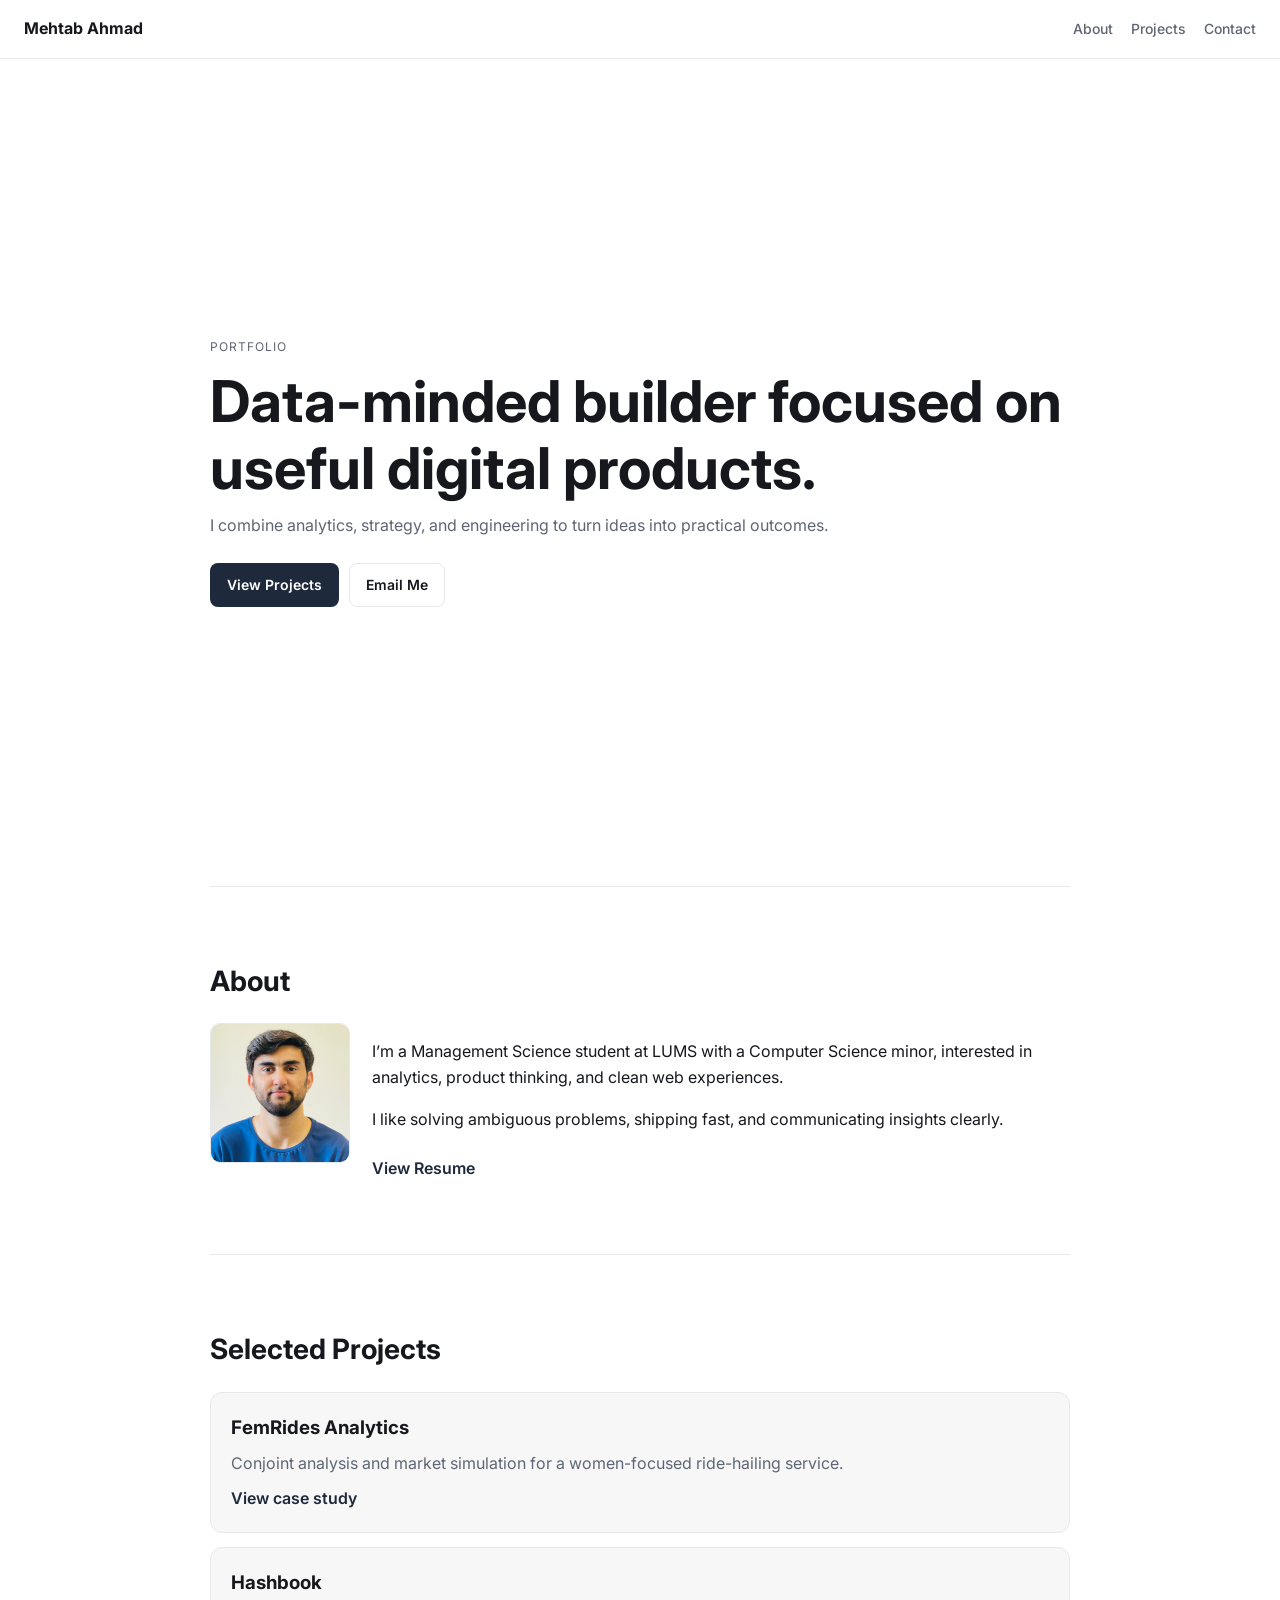
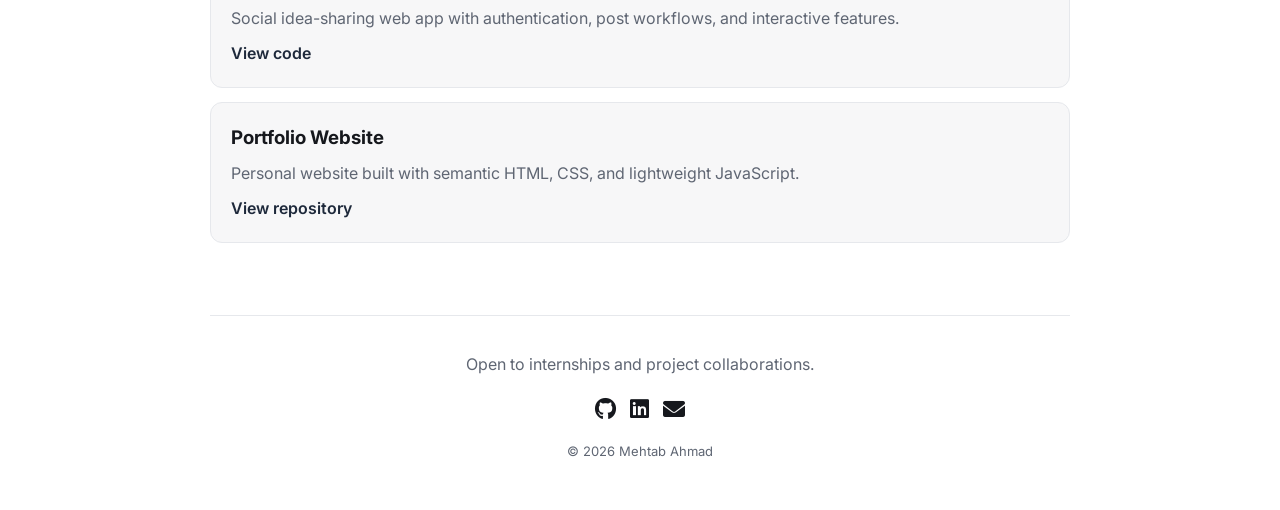
==== commit 25e8a54a: "Redesign portfolio with minimalist layout and content" ====
--- a/index.html
+++ b/index.html
@@ -3,231 +3,95 @@
 <head>
     <meta charset="utf-8">
     <meta name="viewport" content="width=device-width, initial-scale=1.0">
-    <title>Mehtab Ahmad | Data, Product & Digital Experiences</title>
-    <meta name="description" content="Mehtab Ahmad is a Management Science student and emerging data/product builder creating insightful analytics, market research, and high-quality web experiences.">
+    <title>Mehtab Ahmad | Portfolio</title>
+    <meta name="description" content="Minimal portfolio of Mehtab Ahmad, focused on data, product thinking, and web development.">
 
-    <!-- Open Graph -->
     <meta property="og:type" content="website">
-    <meta property="og:title" content="Mehtab Ahmad | Data, Product & Digital Experiences">
-    <meta property="og:description" content="Explore projects, case studies, and services across analytics, strategy, and modern web development.">
+    <meta property="og:title" content="Mehtab Ahmad | Portfolio">
+    <meta property="og:description" content="Selected projects and contact information for Mehtab Ahmad.">
     <meta property="og:image" content="profile_image.jpg">
 
-    <!-- Twitter -->
     <meta name="twitter:card" content="summary_large_image">
-    <meta name="twitter:title" content="Mehtab Ahmad | Data, Product & Digital Experiences">
-    <meta name="twitter:description" content="Portfolio of Mehtab Ahmad featuring analytics, case studies, and digital products.">
+    <meta name="twitter:title" content="Mehtab Ahmad | Portfolio">
+    <meta name="twitter:description" content="Selected projects and contact information for Mehtab Ahmad.">
     <meta name="twitter:image" content="profile_image.jpg">
 
-    <link rel="preconnect" href="https://fonts.googleapis.com">
-    <link rel="preconnect" href="https://fonts.gstatic.com" crossorigin>
-    <link href="https://fonts.googleapis.com/css2?family=Inter:wght@300;400;500;600;700;800;900&display=swap" rel="stylesheet">
-    <link rel="stylesheet" href="https://cdnjs.cloudflare.com/ajax/libs/font-awesome/6.5.2/css/all.min.css">
+    <link href="https://fonts.googleapis.com/css2?family=Inter:wght@400;500;600;700&display=swap" rel="stylesheet">
+    <link rel="stylesheet" href="https://cdnjs.cloudflare.com/ajax/libs/font-awesome/6.0.0/css/all.min.css">
     <link rel="stylesheet" href="styles.css">
 </head>
 <body>
-    <div class="scroll-progress" aria-hidden="true"></div>
-
-    <header class="site-header" id="top">
-        <div class="container nav-wrap">
-            <a href="#home" class="brand">Mehtab Ahmad</a>
-            <button class="nav-toggle" aria-label="Toggle navigation" aria-expanded="false" aria-controls="site-nav">
-                <i class="fa-solid fa-bars"></i>
-            </button>
-            <nav id="site-nav" class="site-nav" aria-label="Primary">
-                <a href="#about">About</a>
-                <a href="#work">Work</a>
-                <a href="#services">Services</a>
-                <a href="#skills">Skills</a>
-                <a href="#contact">Contact</a>
-            </nav>
-        </div>
+    <header class="site-header">
+        <a href="#home" class="brand">Mehtab Ahmad</a>
+        <nav aria-label="Primary">
+            <a href="#about">About</a>
+            <a href="#projects">Projects</a>
+            <a href="#contact">Contact</a>
+        </nav>
     </header>
 
     <main>
         <section class="hero" id="home">
-            <div class="hero-bg" aria-hidden="true"></div>
-            <div class="container hero-content reveal-up">
-                <p class="eyebrow">Data · Strategy · Product</p>
-                <h1>Building digital work that feels clear, useful, and unforgettable.</h1>
-                <p class="hero-subtext">
-                    I’m Mehtab — a Management Science student at LUMS who blends analytics, product thinking,
-                    and modern web design to solve real problems.
-                </p>
-                <div class="hero-actions">
-                    <a href="#work" class="btn btn-primary">Explore Work</a>
-                    <a href="mailto:itsmehtabahmad@gmail.com" class="btn btn-secondary">Start a Conversation</a>
-                </div>
-                <div class="hero-metrics">
-                    <article><span>300+</span><small>research respondents analyzed</small></article>
-                    <article><span>16.1%</span><small>projected share in market simulation</small></article>
-                    <article><span>8+</span><small>cross-disciplinary courses in tech + business</small></article>
-                </div>
+            <p class="eyebrow">Portfolio</p>
+            <h1>Data-minded builder focused on useful digital products.</h1>
+            <p class="intro">
+                I combine analytics, strategy, and engineering to turn ideas into practical outcomes.
+            </p>
+            <div class="actions">
+                <a class="btn btn-primary" href="#projects">View Projects</a>
+                <a class="btn btn-secondary" href="mailto:itsmehtabahmad@gmail.com">Email Me</a>
             </div>
-            <button class="scroll-indicator" data-target="#about" aria-label="Scroll down">
-                <i class="fa-solid fa-chevron-down"></i>
-            </button>
         </section>
 
         <section class="section" id="about">
-            <div class="container about-grid">
-                <article class="about-card reveal-up">
-                    <h2>About Me</h2>
+            <h2>About</h2>
+            <div class="about-grid">
+                <img src="profile_image.jpg" alt="Portrait of Mehtab Ahmad" class="profile-photo" loading="lazy">
+                <div>
                     <p>
-                        I focus on turning complexity into clarity — whether through dashboards, market modeling,
-                        or digital products. My work combines analytical rigor with strong communication so insights
-                        become decisions.
+                        I’m a Management Science student at LUMS with a Computer Science minor, interested in analytics,
+                        product thinking, and clean web experiences.
                     </p>
                     <p>
-                        I’m currently looking for internships and collaborations where I can contribute to
-                        data-driven growth, product strategy, and user-centric web experiences.
+                        I like solving ambiguous problems, shipping fast, and communicating insights clearly.
                     </p>
-                    <div class="about-actions">
-                        <a href="https://drive.google.com/file/d/10ZuUUtB2A49Ghk9YHQiaur56YnPDoUmm/view" target="_blank" rel="noopener noreferrer" class="btn btn-primary">
-                            <i class="fa-regular fa-file-lines"></i> View Resume
-                        </a>
-                        <a href="#contact" class="btn btn-secondary"><i class="fa-regular fa-message"></i> Contact Me</a>
-                    </div>
-                </article>
-                <aside class="profile-card reveal-up">
-                    <img src="profile_image.jpg" alt="Portrait of Mehtab Ahmad" loading="lazy">
-                    <h3>Mehtab Ahmad</h3>
-                    <p>Management Science @ LUMS<br>Minor in Computer Science</p>
-                    <div class="profile-links">
-                        <a href="https://github.com/mehtabehmad" aria-label="GitHub" rel="noopener noreferrer"><i class="fab fa-github"></i></a>
-                        <a href="https://linkedin.com/in/mehtabehmad" aria-label="LinkedIn" rel="noopener noreferrer"><i class="fab fa-linkedin"></i></a>
-                        <a href="https://instagram.com/mehtabehmad" aria-label="Instagram" rel="noopener noreferrer"><i class="fab fa-instagram"></i></a>
-                    </div>
-                </aside>
-            </div>
-        </section>
-
-        <section class="section alt" id="work">
-            <div class="container">
-                <div class="section-head reveal-up">
-                    <p class="eyebrow">Selected Work</p>
-                    <h2>Case studies that deliver measurable outcomes.</h2>
-                </div>
-
-                <article class="featured-case reveal-up">
-                    <div>
-                        <p class="tag">Featured Case</p>
-                        <h3>FemRides Analytics — Market Entry Intelligence</h3>
-                        <p>
-                            Designed a data-backed go-to-market recommendation for a women-focused ride-hailing concept,
-                            combining conjoint analysis, segmentation logic, and competitor simulation.
-                        </p>
-                        <a href="https://drive.google.com/file/d/1MaBajfcxYlxzemm_G0NfkrxlOkKXXc4U/view?usp=share_link" target="_blank" rel="noopener noreferrer" class="text-link">
-                            View Full Case Study <i class="fa-solid fa-arrow-right"></i>
-                        </a>
-                    </div>
-                    <div class="stats-grid">
-                        <article><span>300</span><small>respondents</small></article>
-                        <article><span>16.1%</span><small>projected share</small></article>
-                        <article><span>3</span><small>competitive scenarios</small></article>
-                        <article><span>1</span><small>strategic recommendation</small></article>
-                    </div>
-                </article>
-
-                <div class="projects-grid">
-                    <article class="project-card reveal-up">
-                        <p class="tag">Product Engineering</p>
-                        <h3>Hashbook</h3>
-                        <p class="project-summary">A social idea-sharing web platform built with robust CRUD workflows and user engagement features.</p>
-                        <ul>
-                            <li>Authentication, profile management, and secure workflows</li>
-                            <li>Posts, hashtags, likes, and comment interaction loops</li>
-                            <li>Responsive UI and PostgreSQL-backed data model</li>
-                        </ul>
-                        <div class="chips">
-                            <span>Python</span><span>Django</span><span>Bootstrap</span><span>PostgreSQL</span>
-                        </div>
-                        <a href="https://github.com/mehtabehmad/Hashbook.git" target="_blank" rel="noopener noreferrer" class="text-link">View Code <i class="fa-solid fa-arrow-right"></i></a>
-                    </article>
-
-                    <article class="project-card reveal-up">
-                        <p class="tag">Design + Development</p>
-                        <h3>Portfolio Platform</h3>
-                        <p class="project-summary">A high-impact personal portfolio focused on storytelling, performance, and modern interaction design.</p>
-                        <ul>
-                            <li>Responsive layout system and high-contrast visual design</li>
-                            <li>Clean information hierarchy for credibility and conversion</li>
-                            <li>Micro-interactions that stay lightweight and purposeful</li>
-                        </ul>
-                        <div class="chips">
-                            <span>HTML5</span><span>CSS3</span><span>JavaScript</span><span>UX Writing</span>
-                        </div>
-                        <a href="https://github.com/mehtabehmad/mehtabehmad.github.io.git" target="_blank" rel="noopener noreferrer" class="text-link">View Code <i class="fa-solid fa-arrow-right"></i></a>
-                    </article>
+                    <a class="text-link" href="https://drive.google.com/file/d/10ZuUUtB2A49Ghk9YHQiaur56YnPDoUmm/view" target="_blank" rel="noopener noreferrer">View Resume</a>
                 </div>
             </div>
         </section>
 
-        <section class="section" id="services">
-            <div class="container">
-                <div class="section-head reveal-up">
-                    <p class="eyebrow">How I Add Value</p>
-                    <h2>Services I can contribute to teams and products.</h2>
-                </div>
-                <div class="services-grid">
-                    <article class="service-card reveal-up">
-                        <i class="fa-solid fa-chart-line"></i>
-                        <h3>Analytics & BI</h3>
-                        <p>Build decision-ready dashboards and analyses that uncover growth opportunities.</p>
-                    </article>
-                    <article class="service-card reveal-up">
-                        <i class="fa-solid fa-users-viewfinder"></i>
-                        <h3>Market Research</h3>
-                        <p>Translate user data and market signals into strategic direction and product priorities.</p>
-                    </article>
-                    <article class="service-card reveal-up">
-                        <i class="fa-solid fa-laptop-code"></i>
-                        <h3>Web Experiences</h3>
-                        <p>Create polished, responsive digital interfaces that communicate value clearly.</p>
-                    </article>
-                </div>
-            </div>
-        </section>
+        <section class="section" id="projects">
+            <h2>Selected Projects</h2>
+            <div class="project-list">
+                <article class="project-card">
+                    <h3>FemRides Analytics</h3>
+                    <p>Conjoint analysis and market simulation for a women-focused ride-hailing service.</p>
+                    <a href="https://drive.google.com/file/d/1MaBajfcxYlxzemm_G0NfkrxlOkKXXc4U/view?usp=share_link" target="_blank" rel="noopener noreferrer">View case study</a>
+                </article>
 
-        <section class="section alt" id="skills">
-            <div class="container">
-                <div class="section-head reveal-up">
-                    <p class="eyebrow">Capability Stack</p>
-                    <h2>Skills across data, business, and product execution.</h2>
-                </div>
-                <div class="skills-layout">
-                    <article class="skill-column reveal-up">
-                        <h3>Data & Analytics</h3>
-                        <p>Python, Pandas, R, Statistical Modeling, Dashboard Storytelling</p>
-                    </article>
-                    <article class="skill-column reveal-up">
-                        <h3>Product & Strategy</h3>
-                        <p>Consumer Research, Conjoint Analysis, Competitive Benchmarking, GTM Thinking</p>
-                    </article>
-                    <article class="skill-column reveal-up">
-                        <h3>Engineering & Delivery</h3>
-                        <p>HTML/CSS/JavaScript, Django, Git/GitHub, Responsive Development</p>
-                    </article>
-                </div>
-            </div>
-        </section>
+                <article class="project-card">
+                    <h3>Hashbook</h3>
+                    <p>Social idea-sharing web app with authentication, post workflows, and interactive features.</p>
+                    <a href="https://github.com/mehtabehmad/Hashbook.git" target="_blank" rel="noopener noreferrer">View code</a>
+                </article>
 
-        <section class="section cta" id="contact">
-            <div class="container cta-card reveal-up">
-                <p class="eyebrow">Let’s Build Something Meaningful</p>
-                <h2>Open to internships, freelance projects, and high-impact collaborations.</h2>
-                <div class="cta-actions">
-                    <a href="mailto:itsmehtabahmad@gmail.com" class="btn btn-primary"><i class="fa-regular fa-paper-plane"></i> Email Me</a>
-                    <a href="https://linkedin.com/in/mehtabehmad" target="_blank" rel="noopener noreferrer" class="btn btn-secondary"><i class="fab fa-linkedin"></i> Connect on LinkedIn</a>
-                </div>
+                <article class="project-card">
+                    <h3>Portfolio Website</h3>
+                    <p>Personal website built with semantic HTML, CSS, and lightweight JavaScript.</p>
+                    <a href="https://github.com/mehtabehmad/mehtabehmad.github.io.git" target="_blank" rel="noopener noreferrer">View repository</a>
+                </article>
             </div>
         </section>
     </main>
 
-    <footer class="site-footer">
-        <div class="container footer-wrap">
-            <p>© 2025 Mehtab Ahmad. Designed with precision and intent.</p>
-            <a href="#top" class="text-link">Back to top <i class="fa-solid fa-arrow-up"></i></a>
+    <footer id="contact" class="site-footer">
+        <p>Open to internships and project collaborations.</p>
+        <div class="social-links" aria-label="Social links">
+            <a href="https://github.com/mehtabehmad" target="_blank" rel="noopener noreferrer" aria-label="GitHub"><i class="fab fa-github"></i></a>
+            <a href="https://linkedin.com/in/mehtabehmad" target="_blank" rel="noopener noreferrer" aria-label="LinkedIn"><i class="fab fa-linkedin"></i></a>
+            <a href="mailto:itsmehtabahmad@gmail.com" aria-label="Email"><i class="fas fa-envelope"></i></a>
         </div>
+        <p class="copyright">© <span id="current-year"></span> Mehtab Ahmad</p>
     </footer>
 
     <script src="script.js"></script>
--- a/styles.css
+++ b/styles.css
@@ -1,500 +1,221 @@
 :root {
-    --bg: #05070b;
-    --panel: #0d1118;
-    --panel-soft: #121826;
-    --text: #f7f9fd;
-    --muted: #a6b2c8;
-    --line: rgba(255, 255, 255, 0.12);
-    --accent: #7dd3fc;
-    --accent-2: #a78bfa;
-    --accent-3: #34d399;
-    --shadow: 0 24px 60px rgba(0, 0, 0, 0.38);
-    --radius: 22px;
-    --container: 1160px;
-}
-
-* { box-sizing: border-box; }
-
-html, body {
+    --bg: #ffffff;
+    --surface: #f7f7f8;
+    --text: #16181d;
+    --muted: #5f6673;
+    --line: #e6e8ec;
+    --accent: #1e293b;
+}
+
+* {
+    box-sizing: border-box;
+}
+
+html,
+body {
     margin: 0;
     padding: 0;
 }
 
 body {
     font-family: 'Inter', sans-serif;
-    background:
-        radial-gradient(1200px 500px at 10% -10%, rgba(125, 211, 252, 0.14), transparent 55%),
-        radial-gradient(1000px 500px at 100% 0%, rgba(167, 139, 250, 0.18), transparent 50%),
-        linear-gradient(180deg, #05070b 0%, #070b13 55%, #080e17 100%);
-    color: var(--text);
-    line-height: 1.55;
-}
-
-.container {
-    width: min(var(--container), calc(100% - 40px));
-    margin-inline: auto;
-}
-
-.scroll-progress {
-    position: fixed;
-    top: 0;
-    left: 0;
-    height: 3px;
-    width: 0;
-    z-index: 2000;
-    background: linear-gradient(90deg, var(--accent), var(--accent-2), var(--accent-3));
+    color: var(--text);
+    background: var(--bg);
+    line-height: 1.6;
 }
 
 .site-header {
     position: sticky;
-    top: 14px;
-    z-index: 1500;
-}
-
-.nav-wrap {
-    margin-top: 14px;
-    border: 1px solid var(--line);
-    border-radius: 999px;
-    backdrop-filter: blur(14px);
-    -webkit-backdrop-filter: blur(14px);
-    background: rgba(10, 14, 22, 0.7);
-    display: flex;
+    top: 0;
+    z-index: 10;
+    background: rgba(255, 255, 255, 0.9);
+    backdrop-filter: blur(8px);
+    border-bottom: 1px solid var(--line);
+    padding: 16px 24px;
+    display: flex;
+    justify-content: space-between;
     align-items: center;
-    justify-content: space-between;
-    gap: 20px;
-    padding: 12px 18px;
 }
 
 .brand {
     color: var(--text);
     text-decoration: none;
     font-weight: 700;
-    letter-spacing: 0.2px;
-}
-
-.site-nav {
-    display: flex;
-    align-items: center;
+}
+
+nav {
+    display: flex;
     gap: 18px;
 }
 
-.site-nav a {
-    color: var(--muted);
-    text-decoration: none;
+nav a {
+    text-decoration: none;
+    color: var(--muted);
+    font-weight: 500;
     font-size: 14px;
-    font-weight: 500;
-    transition: color 0.2s ease;
-}
-
-.site-nav a:hover,
-.site-nav a:focus-visible { color: var(--text); }
-
-.nav-toggle {
-    display: none;
-    border: 1px solid var(--line);
-    color: var(--text);
-    background: transparent;
-    width: 40px;
-    height: 40px;
-    border-radius: 10px;
+}
+
+nav a:hover,
+nav a:focus-visible {
+    color: var(--text);
+}
+
+main {
+    max-width: 900px;
+    margin: 0 auto;
+    padding: 0 20px;
 }
 
 .hero {
-    min-height: 100vh;
-    display: grid;
-    place-items: center;
-    position: relative;
-    overflow: hidden;
-    padding: 130px 0 100px;
-}
-
-.hero-bg {
-    position: absolute;
-    inset: 0;
-    background:
-        radial-gradient(600px 340px at 24% 25%, rgba(125, 211, 252, 0.16), transparent 70%),
-        radial-gradient(650px 380px at 80% 35%, rgba(167, 139, 250, 0.18), transparent 72%);
-    pointer-events: none;
-}
-
-.hero-content { position: relative; }
+    min-height: calc(100vh - 72px);
+    display: flex;
+    flex-direction: column;
+    justify-content: center;
+    gap: 12px;
+    border-bottom: 1px solid var(--line);
+}
 
 .eyebrow {
-    display: inline-block;
     text-transform: uppercase;
-    letter-spacing: 1.8px;
+    letter-spacing: 0.08em;
     font-size: 12px;
-    color: var(--accent);
-    margin-bottom: 16px;
-}
-
-h1, h2, h3 { line-height: 1.12; margin: 0; }
-
-.hero h1 {
-    font-size: clamp(42px, 8vw, 90px);
-    max-width: 980px;
-    font-weight: 900;
-    letter-spacing: -1.4px;
-}
-
-.hero-subtext {
-    margin-top: 20px;
-    color: var(--muted);
-    max-width: 760px;
-    font-size: clamp(16px, 2vw, 22px);
-}
-
-.hero-actions {
-    margin-top: 34px;
-    display: flex;
+    color: var(--muted);
+    margin: 0;
+}
+
+h1 {
+    margin: 0;
+    font-size: clamp(2rem, 5vw, 3.6rem);
+    line-height: 1.15;
+}
+
+.intro {
+    max-width: 62ch;
+    color: var(--muted);
+    margin: 0;
+}
+
+.actions {
+    margin-top: 12px;
+    display: flex;
+    gap: 10px;
     flex-wrap: wrap;
-    gap: 14px;
 }
 
 .btn {
     text-decoration: none;
-    border-radius: 999px;
-    padding: 12px 20px;
+    border-radius: 8px;
+    padding: 10px 16px;
     font-weight: 600;
+    font-size: 14px;
     border: 1px solid transparent;
-    transition: transform 0.2s ease, box-shadow 0.2s ease, border-color 0.2s ease;
-    display: inline-flex;
-    align-items: center;
-    gap: 8px;
-}
-
-.btn:hover { transform: translateY(-2px); }
+}
 
 .btn-primary {
-    color: #06101e;
-    background: linear-gradient(135deg, var(--accent), #93c5fd);
-    box-shadow: 0 10px 30px rgba(125, 211, 252, 0.3);
+    background: var(--accent);
+    color: #fff;
 }
 
 .btn-secondary {
-    color: var(--text);
     border-color: var(--line);
-    background: rgba(255, 255, 255, 0.02);
-}
-
-.hero-metrics {
-    margin-top: 40px;
-    display: grid;
-    grid-template-columns: repeat(auto-fit, minmax(190px, 1fr));
-    gap: 14px;
-    max-width: 930px;
-}
-
-.hero-metrics article {
-    border: 1px solid var(--line);
-    background: linear-gradient(160deg, rgba(255,255,255,0.08), rgba(255,255,255,0.02));
-    box-shadow: var(--shadow);
-    border-radius: 16px;
-    padding: 16px;
-}
-
-.hero-metrics span {
-    display: block;
-    font-size: 28px;
-    font-weight: 800;
-}
-
-.hero-metrics small { color: var(--muted); }
-
-.scroll-indicator {
-    position: absolute;
-    bottom: 30px;
-    left: 50%;
-    transform: translateX(-50%);
-    border: 1px solid var(--line);
-    border-radius: 999px;
-    width: 46px;
-    height: 46px;
-    color: var(--text);
-    background: rgba(255, 255, 255, 0.03);
-    cursor: pointer;
+    color: var(--text);
 }
 
 .section {
-    padding: 100px 0;
-}
-
-.section.alt {
-    background: linear-gradient(180deg, rgba(255,255,255,0.02), rgba(255,255,255,0));
-    border-top: 1px solid rgba(255,255,255,0.05);
-    border-bottom: 1px solid rgba(255,255,255,0.05);
-}
-
-.section-head {
-    max-width: 760px;
-    margin-bottom: 30px;
-}
-
-.section h2 {
-    font-size: clamp(30px, 4.2vw, 56px);
-    letter-spacing: -0.7px;
+    padding: 72px 0;
+    border-bottom: 1px solid var(--line);
+}
+
+h2 {
+    margin: 0 0 20px;
+    font-size: 1.75rem;
 }
 
 .about-grid {
     display: grid;
-    grid-template-columns: 1.55fr 1fr;
+    grid-template-columns: 140px 1fr;
     gap: 22px;
-}
-
-.about-card,
-.profile-card,
-.featured-case,
-.project-card,
-.service-card,
-.skill-column,
-.cta-card {
+    align-items: start;
+}
+
+.profile-photo {
+    width: 140px;
+    height: 140px;
+    object-fit: cover;
+    border-radius: 10px;
     border: 1px solid var(--line);
-    border-radius: var(--radius);
-    background: linear-gradient(160deg, rgba(255,255,255,0.06), rgba(255,255,255,0.02));
-    box-shadow: var(--shadow);
-}
-
-.about-card,
-.profile-card { padding: 30px; }
-
-.about-card p { color: var(--muted); }
-
-.about-actions {
-    margin-top: 24px;
-    display: flex;
-    flex-wrap: wrap;
-    gap: 12px;
-}
-
-.profile-card {
+}
+
+.text-link {
+    display: inline-block;
+    margin-top: 8px;
+    color: var(--accent);
+    font-weight: 600;
+    text-decoration: none;
+}
+
+.project-list {
+    display: grid;
+    gap: 14px;
+}
+
+.project-card {
+    background: var(--surface);
+    border: 1px solid var(--line);
+    border-radius: 12px;
+    padding: 20px;
+}
+
+.project-card h3 {
+    margin: 0 0 8px;
+}
+
+.project-card p {
+    margin: 0 0 10px;
+    color: var(--muted);
+}
+
+.project-card a {
+    color: var(--accent);
+    font-weight: 600;
+    text-decoration: none;
+}
+
+.site-footer {
+    max-width: 900px;
+    margin: 0 auto;
+    padding: 36px 20px 48px;
     text-align: center;
-    display: flex;
-    flex-direction: column;
-    align-items: center;
+}
+
+.site-footer p {
+    margin: 0;
+    color: var(--muted);
+}
+
+.social-links {
+    margin: 14px 0;
+    display: flex;
     justify-content: center;
-}
-
-.profile-card img {
-    width: 160px;
-    height: 160px;
-    object-fit: cover;
-    border-radius: 50%;
-    border: 3px solid rgba(125, 211, 252, 0.5);
-    margin-bottom: 14px;
-}
-
-.profile-card p { color: var(--muted); margin: 8px 0 0; }
-
-.profile-links {
-    margin-top: 16px;
-    display: flex;
     gap: 14px;
 }
 
-.profile-links a {
-    width: 36px;
-    height: 36px;
-    border-radius: 50%;
-    display: grid;
-    place-items: center;
-    color: var(--text);
-    text-decoration: none;
-    border: 1px solid var(--line);
-}
-
-.featured-case {
-    padding: 28px;
-    margin-bottom: 18px;
-    display: grid;
-    grid-template-columns: 1.4fr 1fr;
-    gap: 20px;
-}
-
-.tag {
-    font-size: 12px;
-    color: var(--accent);
-    text-transform: uppercase;
-    letter-spacing: 1.3px;
-    margin: 0 0 10px;
-}
-
-.featured-case p,
-.project-summary,
-.project-card ul,
-.service-card p,
-.skill-column p,
-.footer-wrap p { color: var(--muted); }
-
-.stats-grid {
-    display: grid;
-    grid-template-columns: repeat(2, minmax(0, 1fr));
-    gap: 12px;
-}
-
-.stats-grid article {
-    border: 1px solid var(--line);
-    border-radius: 16px;
-    background: rgba(255, 255, 255, 0.03);
-    padding: 16px;
-}
-
-.stats-grid span {
-    display: block;
-    font-size: 30px;
-    font-weight: 800;
-}
-
-.projects-grid,
-.services-grid,
-.skills-layout {
-    display: grid;
-    gap: 16px;
-}
-
-.projects-grid {
-    grid-template-columns: repeat(2, minmax(0, 1fr));
-}
-
-.project-card,
-.service-card,
-.skill-column { padding: 24px; }
-
-.project-card ul {
-    margin: 12px 0;
-    padding-left: 18px;
-}
-
-.chips {
-    display: flex;
-    flex-wrap: wrap;
-    gap: 8px;
-    margin-bottom: 10px;
-}
-
-.chips span {
-    padding: 4px 10px;
-    border: 1px solid var(--line);
-    border-radius: 999px;
-    font-size: 12px;
-    color: #d0ddf5;
-}
-
-.text-link {
-    color: var(--text);
-    text-decoration: none;
-    font-weight: 600;
-}
-
-.text-link i { margin-left: 6px; }
-
-.services-grid { grid-template-columns: repeat(3, minmax(0, 1fr)); }
-
-.service-card i {
-    font-size: 28px;
-    color: var(--accent);
-    margin-bottom: 8px;
-}
-
-.skills-layout { grid-template-columns: repeat(3, minmax(0, 1fr)); }
-
-.cta {
-    padding-top: 70px;
-}
-
-.cta-card {
-    text-align: center;
-    padding: 38px;
-    background:
-        radial-gradient(600px 220px at 50% 0%, rgba(125,211,252,0.18), transparent 75%),
-        linear-gradient(160deg, rgba(255,255,255,0.1), rgba(255,255,255,0.02));
-}
-
-.cta-actions {
-    margin-top: 22px;
-    display: flex;
-    justify-content: center;
-    flex-wrap: wrap;
-    gap: 12px;
-}
-
-.site-footer {
-    padding: 30px 0 40px;
-}
-
-.footer-wrap {
-    display: flex;
-    justify-content: space-between;
-    align-items: center;
-    gap: 16px;
-    border-top: 1px solid rgba(255,255,255,0.08);
-    padding-top: 18px;
-}
-
-.reveal-up {
-    opacity: 0;
-    transform: translateY(18px);
-    transition: opacity 0.7s ease, transform 0.7s ease;
-}
-
-.reveal-up.visible {
-    opacity: 1;
-    transform: translateY(0);
-}
-
-@media (max-width: 980px) {
-    .about-grid,
-    .featured-case,
-    .projects-grid,
-    .services-grid,
-    .skills-layout {
+.social-links a {
+    color: var(--text);
+    font-size: 22px;
+}
+
+.copyright {
+    font-size: 13px;
+}
+
+@media (max-width: 700px) {
+    .site-header {
+        flex-direction: column;
+        gap: 8px;
+    }
+
+    .about-grid {
         grid-template-columns: 1fr;
     }
-
-    .hero {
-        padding-top: 120px;
-    }
-}
-
-@media (max-width: 760px) {
-    .site-nav {
-        display: none;
-        width: 100%;
-        flex-direction: column;
-        align-items: flex-start;
-        padding: 8px 0 4px;
-        gap: 10px;
-    }
-
-    .site-nav.open { display: flex; }
-
-    .nav-wrap {
-        border-radius: 22px;
-        align-items: flex-start;
-        flex-wrap: wrap;
-    }
-
-    .nav-toggle {
-        display: inline-grid;
-        place-items: center;
-        margin-left: auto;
-    }
-
-    .footer-wrap {
-        flex-direction: column;
-        align-items: flex-start;
-    }
-
-    .section {
-        padding: 80px 0;
-    }
-
-    .cta-card,
-    .about-card,
-    .profile-card,
-    .project-card,
-    .service-card,
-    .skill-column,
-    .featured-case {
-        padding: 20px;
-    }
-}
+}
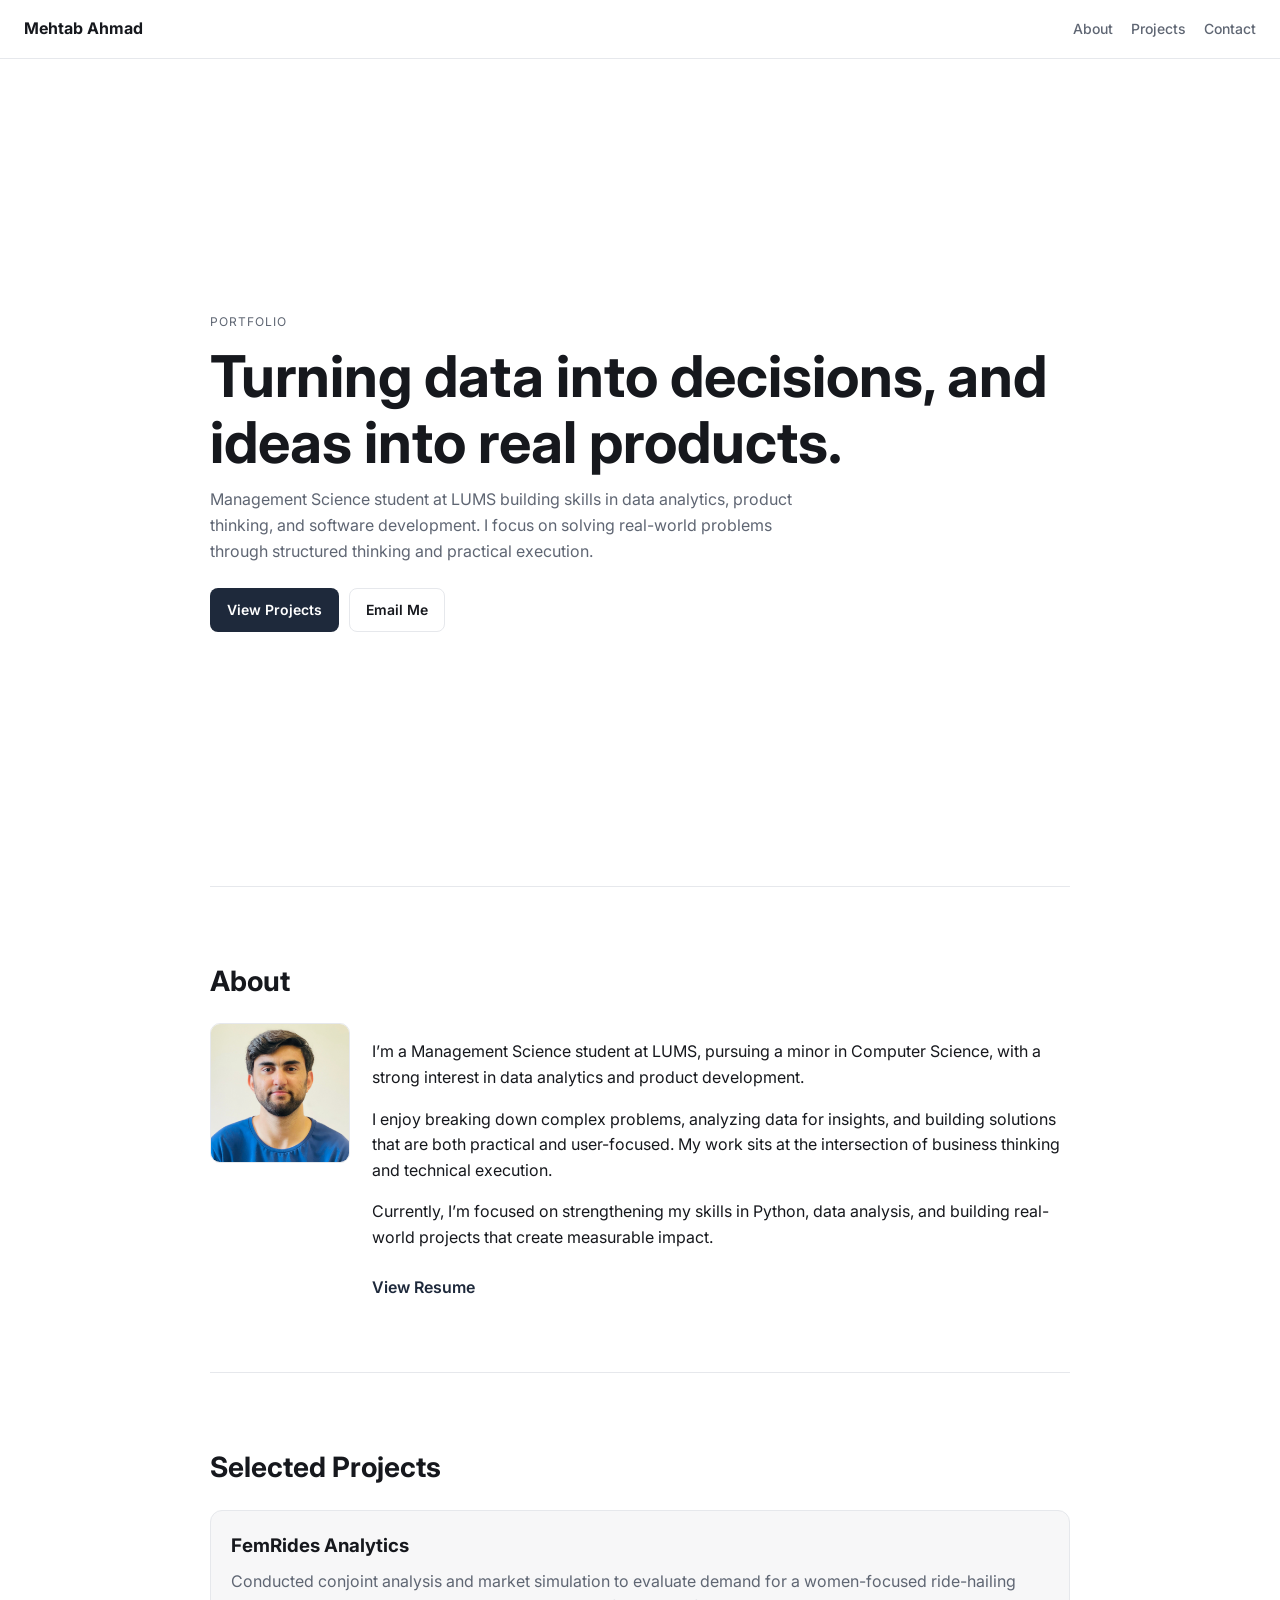
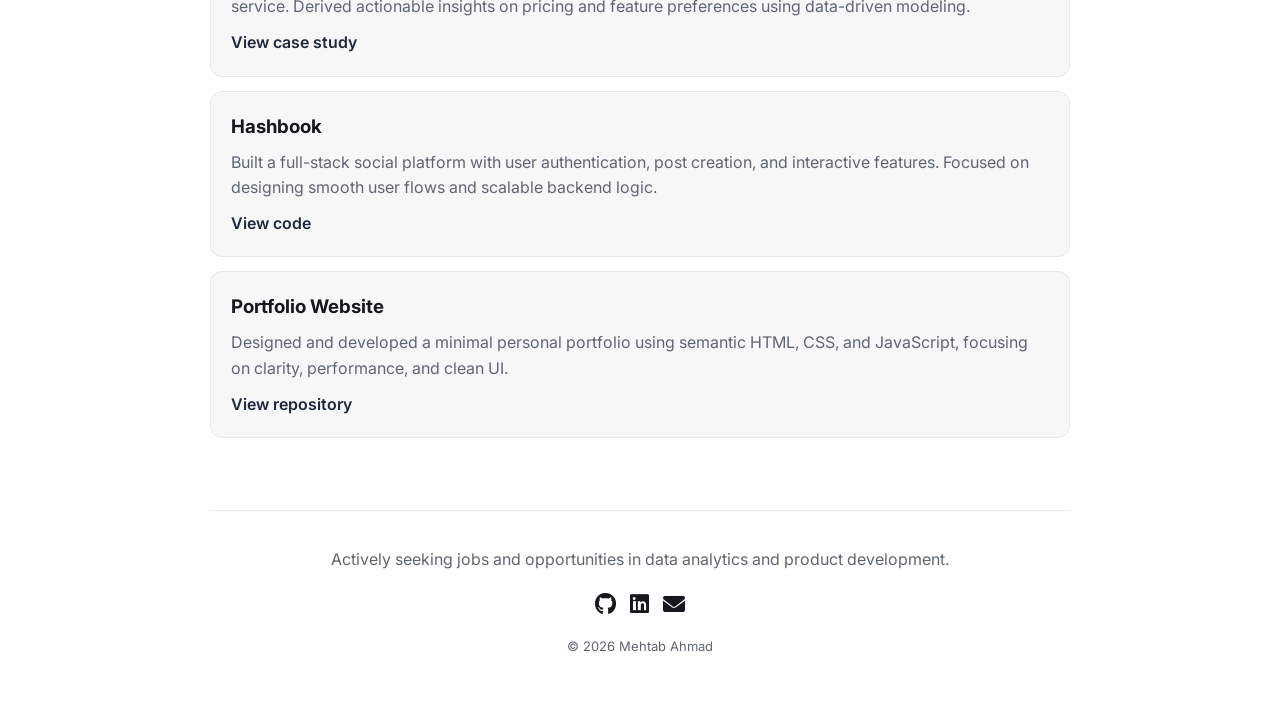
==== commit 023c5cfd: "Refine portfolio copy for clearer positioning" ====
--- a/index.html
+++ b/index.html
@@ -33,9 +33,10 @@
     <main>
         <section class="hero" id="home">
             <p class="eyebrow">Portfolio</p>
-            <h1>Data-minded builder focused on useful digital products.</h1>
+            <h1>Turning data into decisions, and ideas into real products.</h1>
             <p class="intro">
-                I combine analytics, strategy, and engineering to turn ideas into practical outcomes.
+                Management Science student at LUMS building skills in data analytics, product thinking, and software development.
+                I focus on solving real-world problems through structured thinking and practical execution.
             </p>
             <div class="actions">
                 <a class="btn btn-primary" href="#projects">View Projects</a>
@@ -49,11 +50,14 @@
                 <img src="profile_image.jpg" alt="Portrait of Mehtab Ahmad" class="profile-photo" loading="lazy">
                 <div>
                     <p>
-                        I’m a Management Science student at LUMS with a Computer Science minor, interested in analytics,
-                        product thinking, and clean web experiences.
+                        I’m a Management Science student at LUMS, pursuing a minor in Computer Science, with a strong interest in data analytics and product development.
                     </p>
                     <p>
-                        I like solving ambiguous problems, shipping fast, and communicating insights clearly.
+                        I enjoy breaking down complex problems, analyzing data for insights, and building solutions that are both practical and user-focused.
+                        My work sits at the intersection of business thinking and technical execution.
+                    </p>
+                    <p>
+                        Currently, I’m focused on strengthening my skills in Python, data analysis, and building real-world projects that create measurable impact.
                     </p>
                     <a class="text-link" href="https://drive.google.com/file/d/10ZuUUtB2A49Ghk9YHQiaur56YnPDoUmm/view" target="_blank" rel="noopener noreferrer">View Resume</a>
                 </div>
@@ -65,19 +69,21 @@
             <div class="project-list">
                 <article class="project-card">
                     <h3>FemRides Analytics</h3>
-                    <p>Conjoint analysis and market simulation for a women-focused ride-hailing service.</p>
+                    <p>Conducted conjoint analysis and market simulation to evaluate demand for a women-focused ride-hailing service.
+                        Derived actionable insights on pricing and feature preferences using data-driven modeling.</p>
                     <a href="https://drive.google.com/file/d/1MaBajfcxYlxzemm_G0NfkrxlOkKXXc4U/view?usp=share_link" target="_blank" rel="noopener noreferrer">View case study</a>
                 </article>
 
                 <article class="project-card">
                     <h3>Hashbook</h3>
-                    <p>Social idea-sharing web app with authentication, post workflows, and interactive features.</p>
+                    <p>Built a full-stack social platform with user authentication, post creation, and interactive features.
+                        Focused on designing smooth user flows and scalable backend logic.</p>
                     <a href="https://github.com/mehtabehmad/Hashbook.git" target="_blank" rel="noopener noreferrer">View code</a>
                 </article>
 
                 <article class="project-card">
                     <h3>Portfolio Website</h3>
-                    <p>Personal website built with semantic HTML, CSS, and lightweight JavaScript.</p>
+                    <p>Designed and developed a minimal personal portfolio using semantic HTML, CSS, and JavaScript, focusing on clarity, performance, and clean UI.</p>
                     <a href="https://github.com/mehtabehmad/mehtabehmad.github.io.git" target="_blank" rel="noopener noreferrer">View repository</a>
                 </article>
             </div>
@@ -85,7 +91,7 @@
     </main>
 
     <footer id="contact" class="site-footer">
-        <p>Open to internships and project collaborations.</p>
+        <p>Actively seeking jobs and opportunities in data analytics and product development.</p>
         <div class="social-links" aria-label="Social links">
             <a href="https://github.com/mehtabehmad" target="_blank" rel="noopener noreferrer" aria-label="GitHub"><i class="fab fa-github"></i></a>
             <a href="https://linkedin.com/in/mehtabehmad" target="_blank" rel="noopener noreferrer" aria-label="LinkedIn"><i class="fab fa-linkedin"></i></a>
